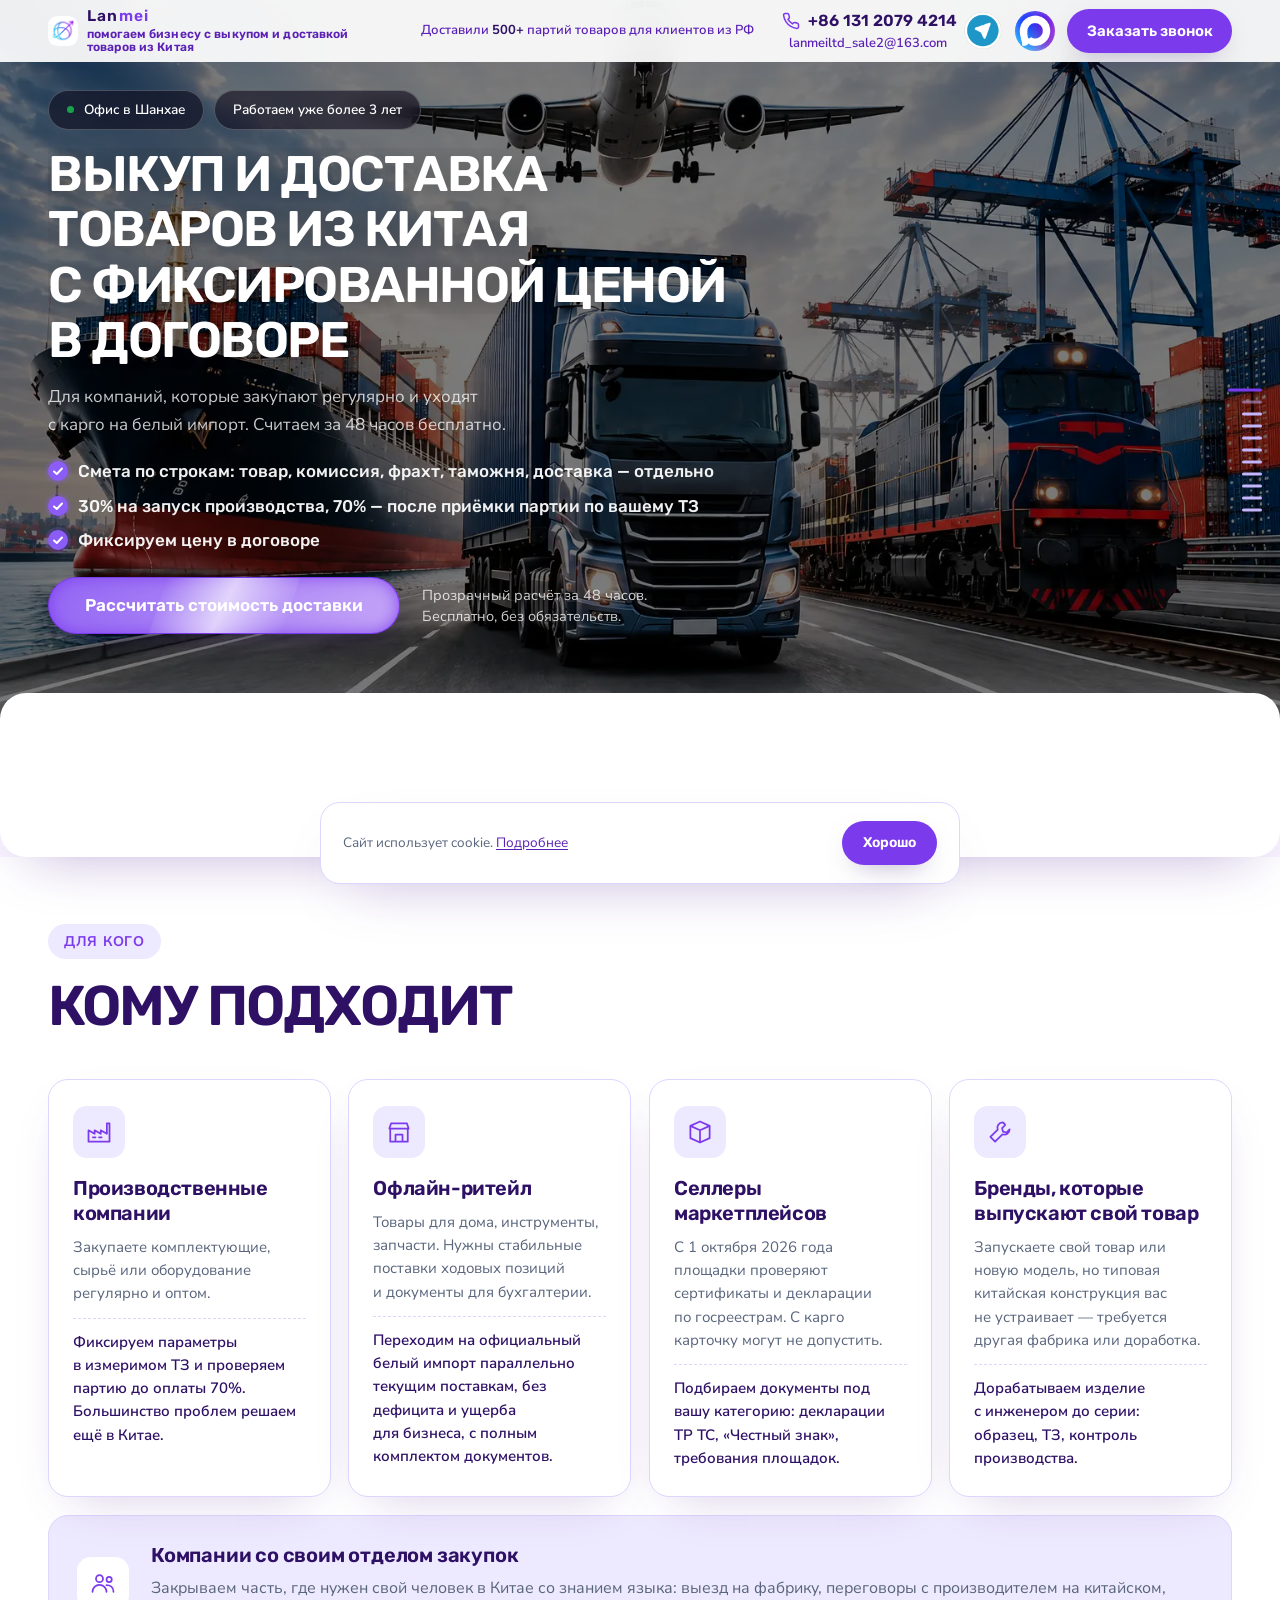
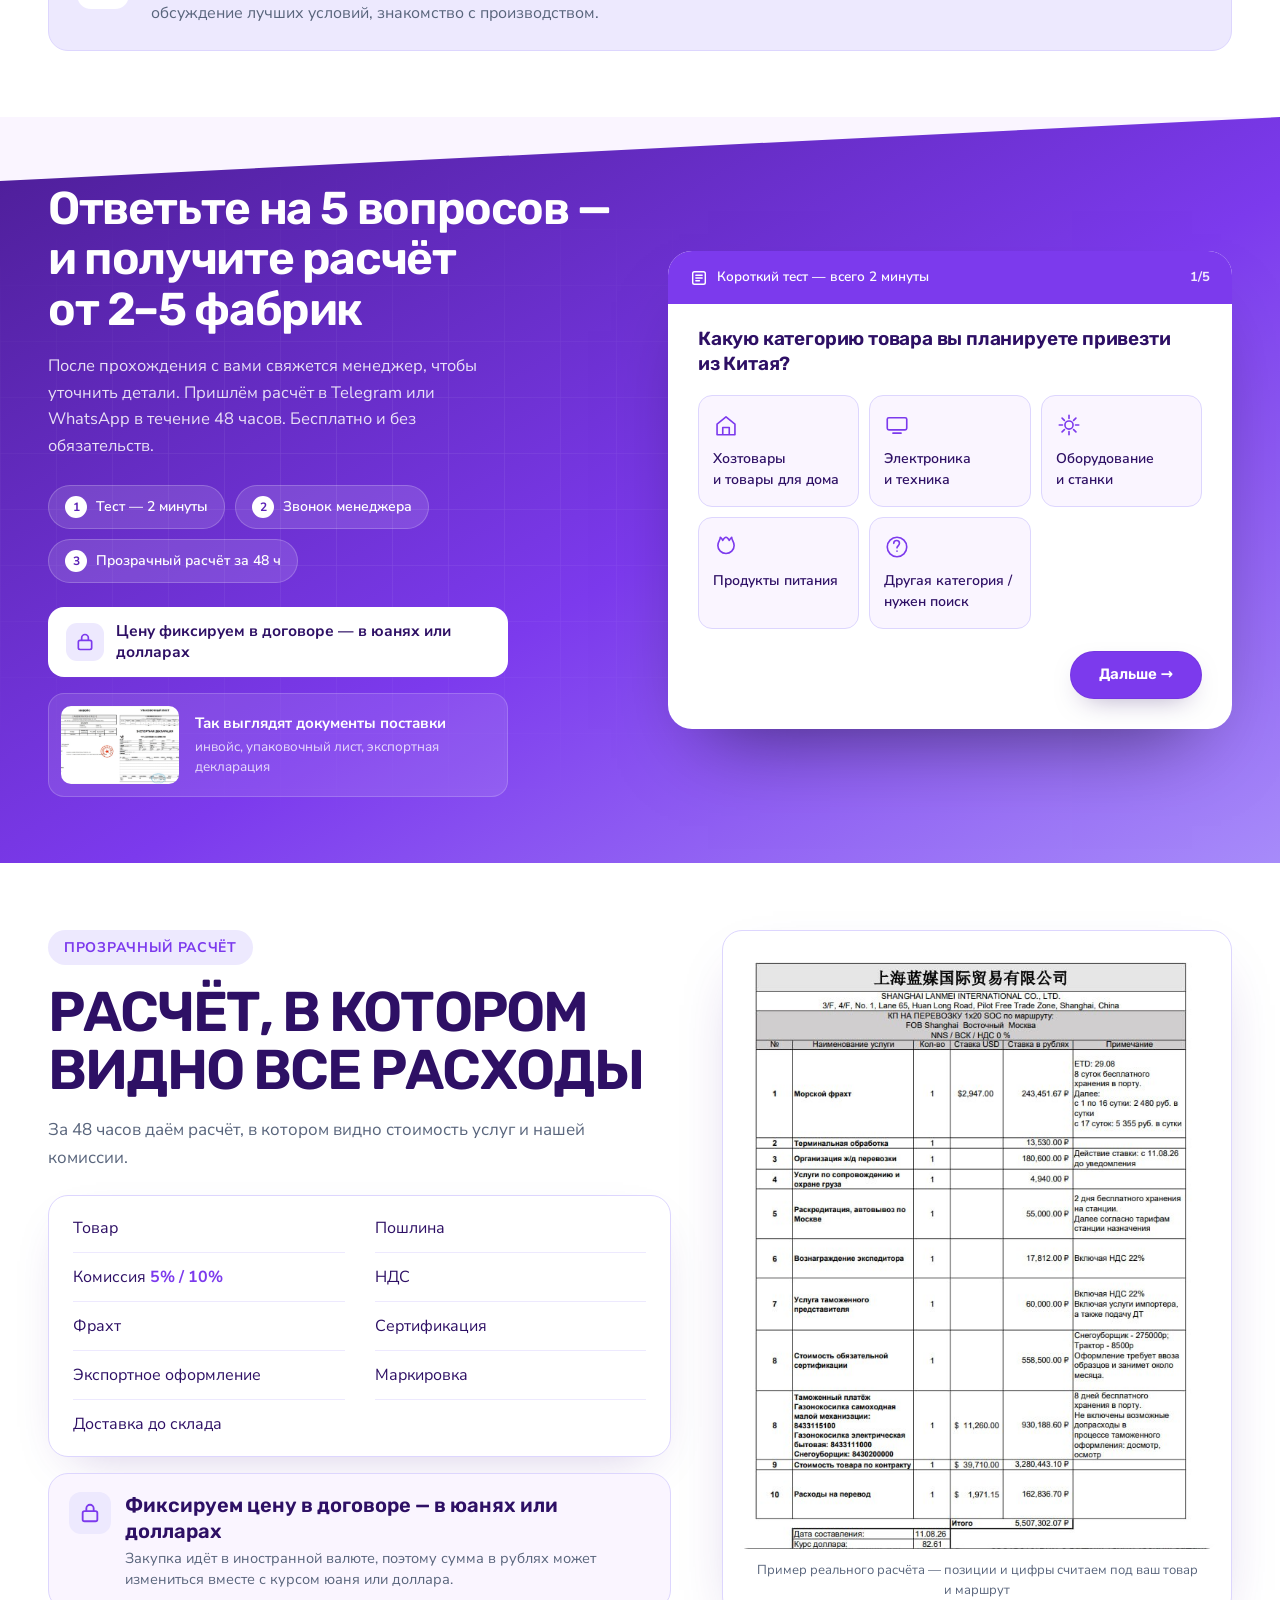
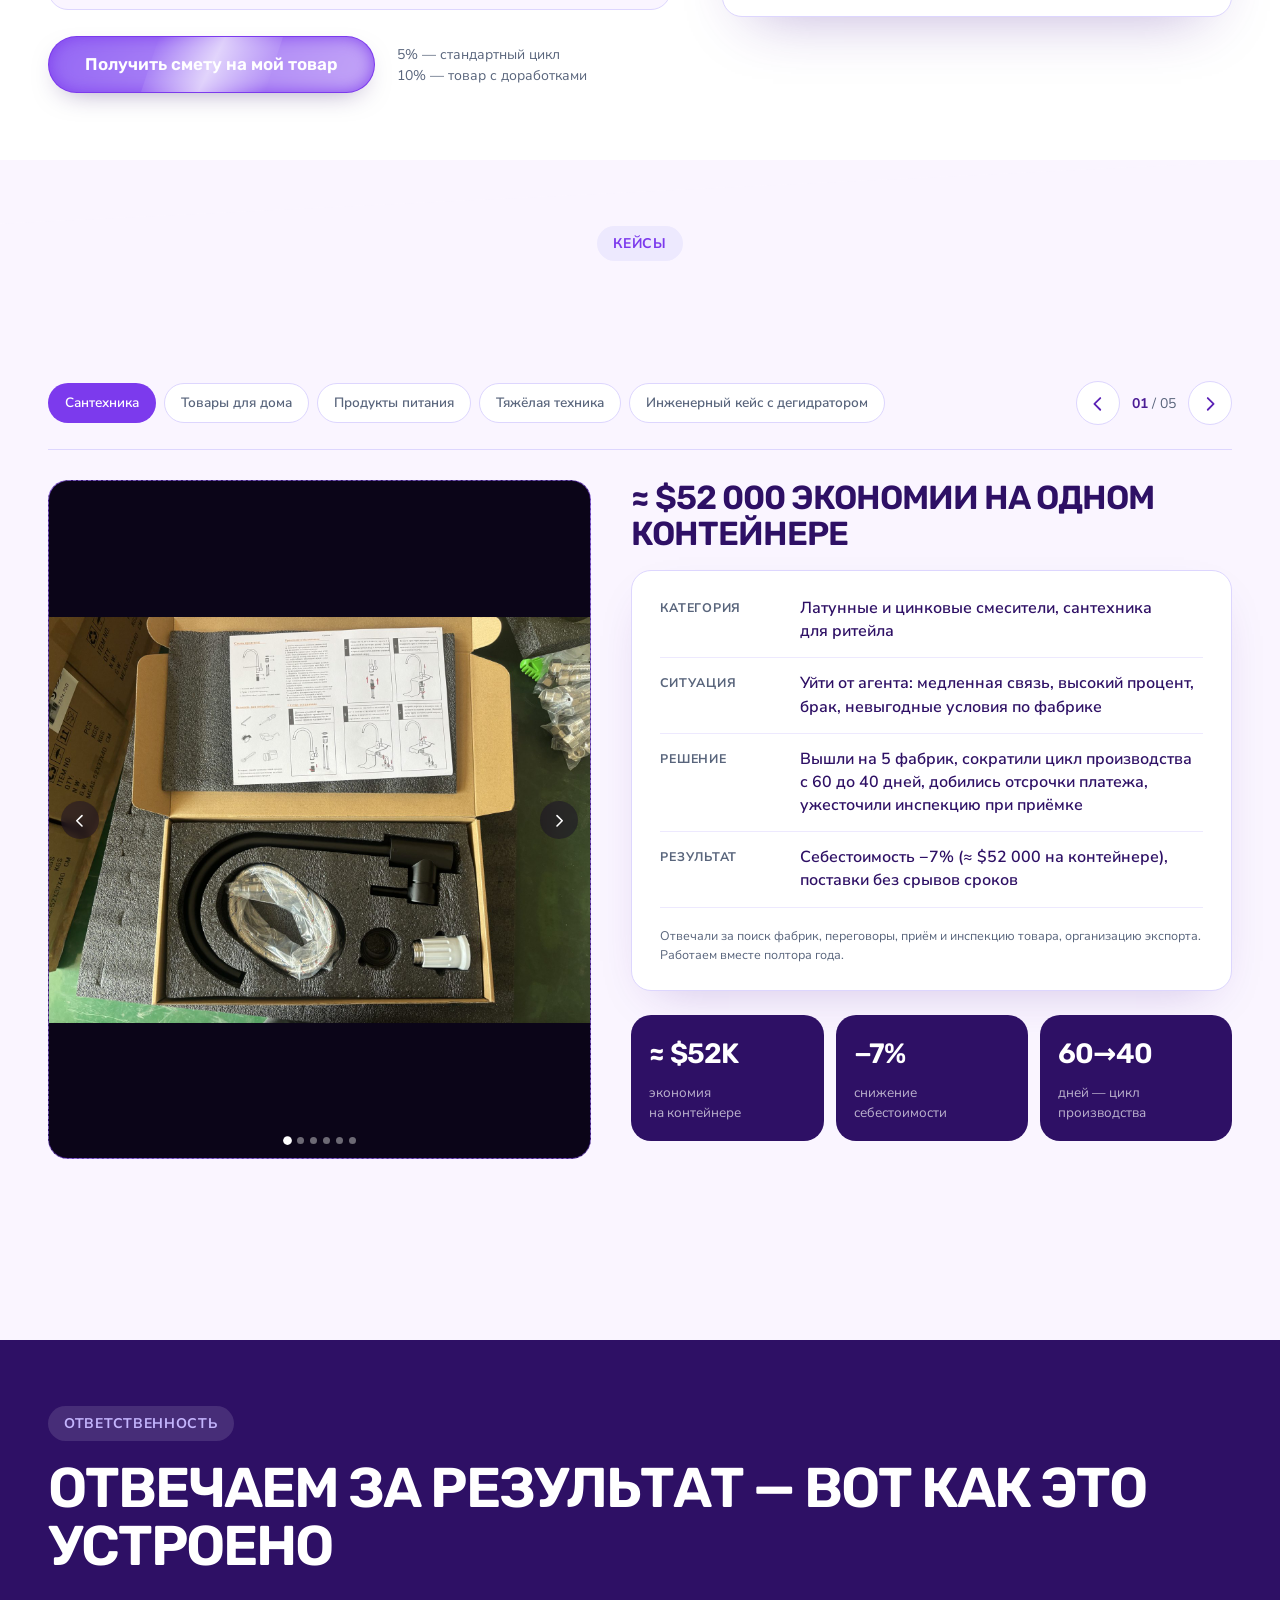
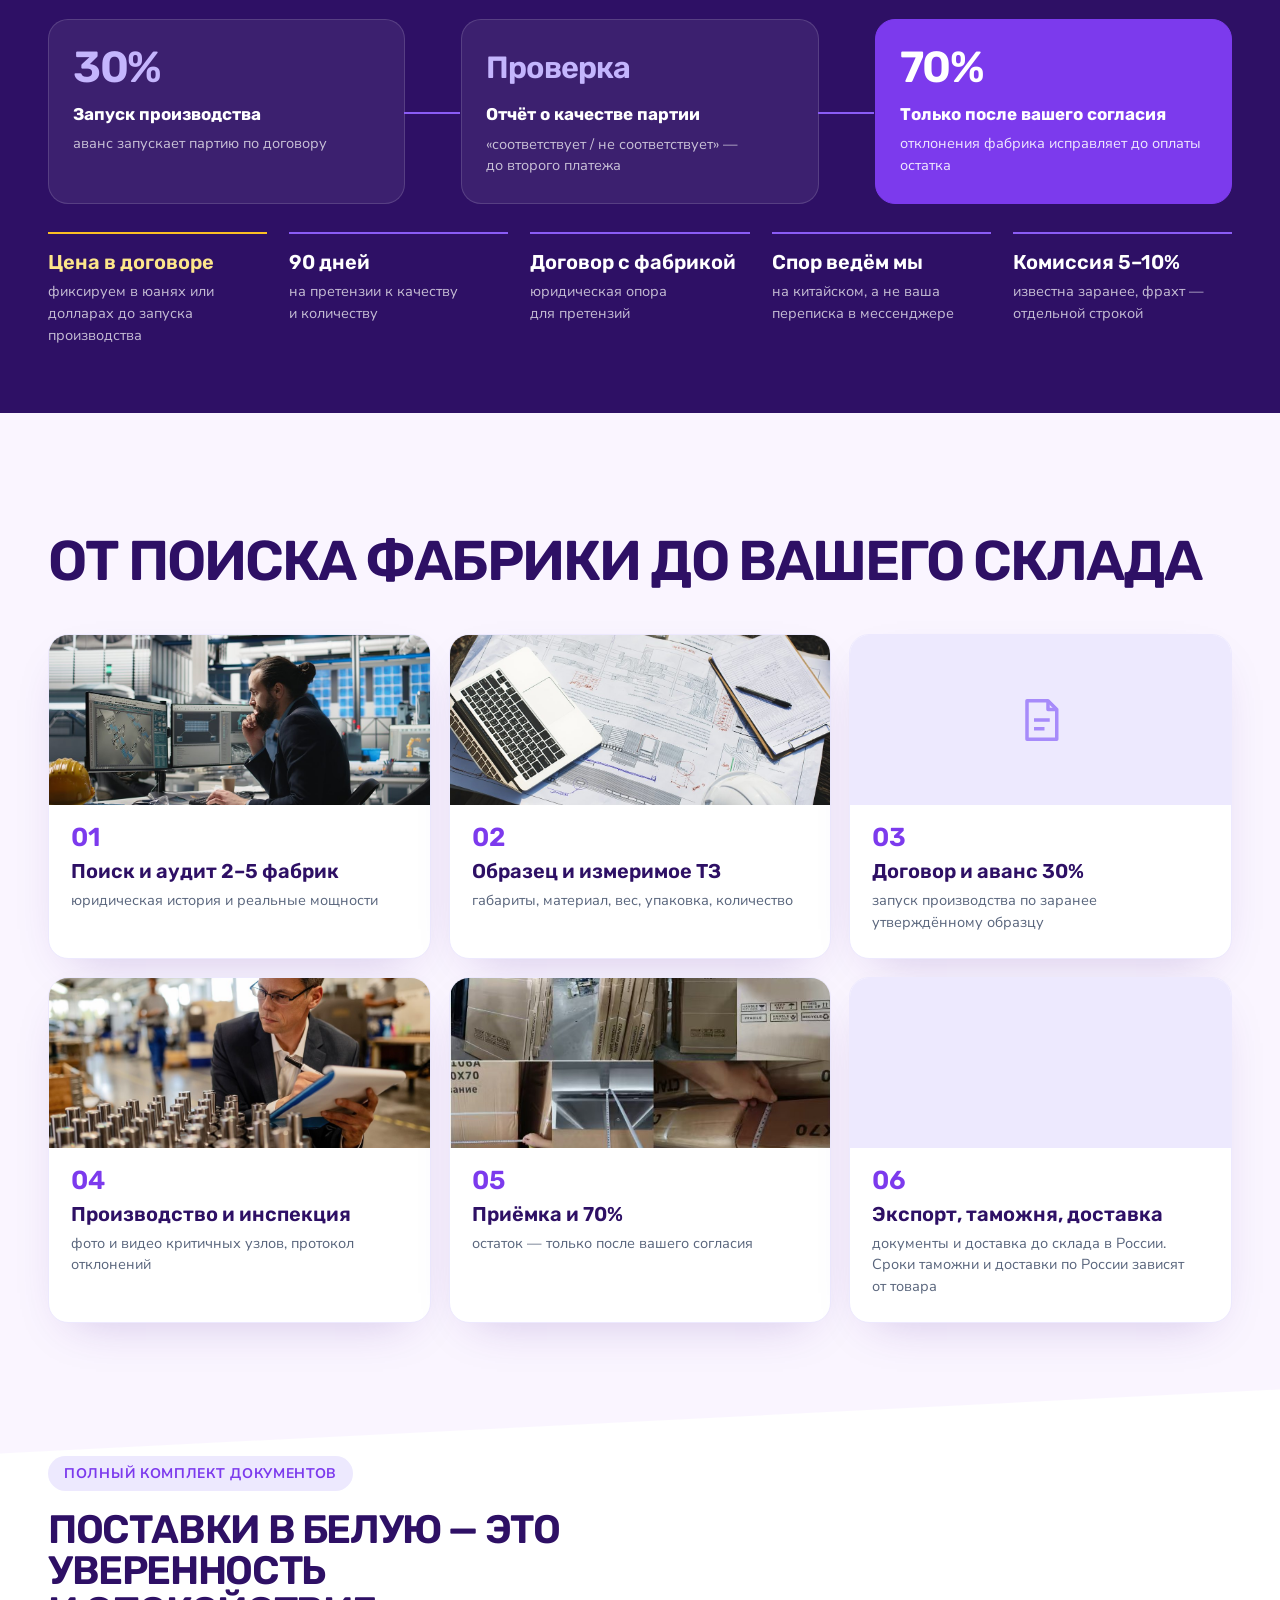
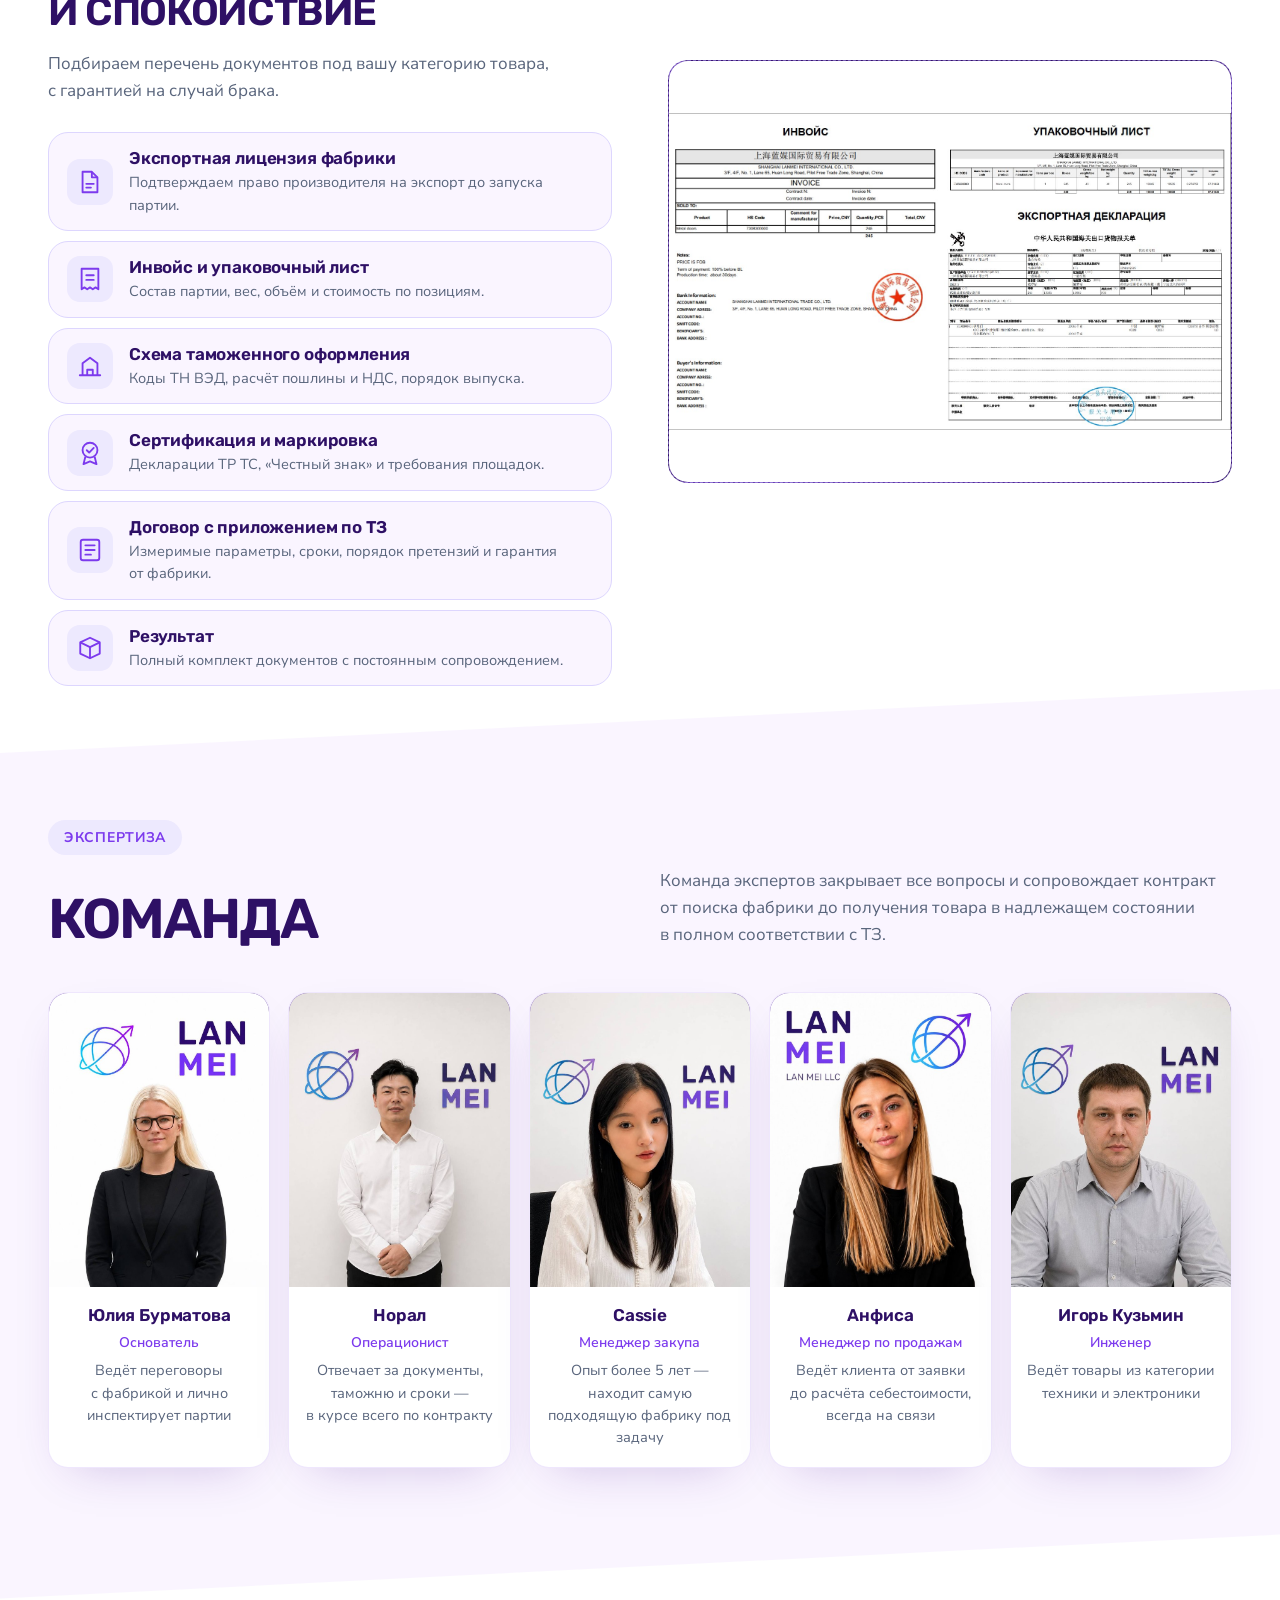
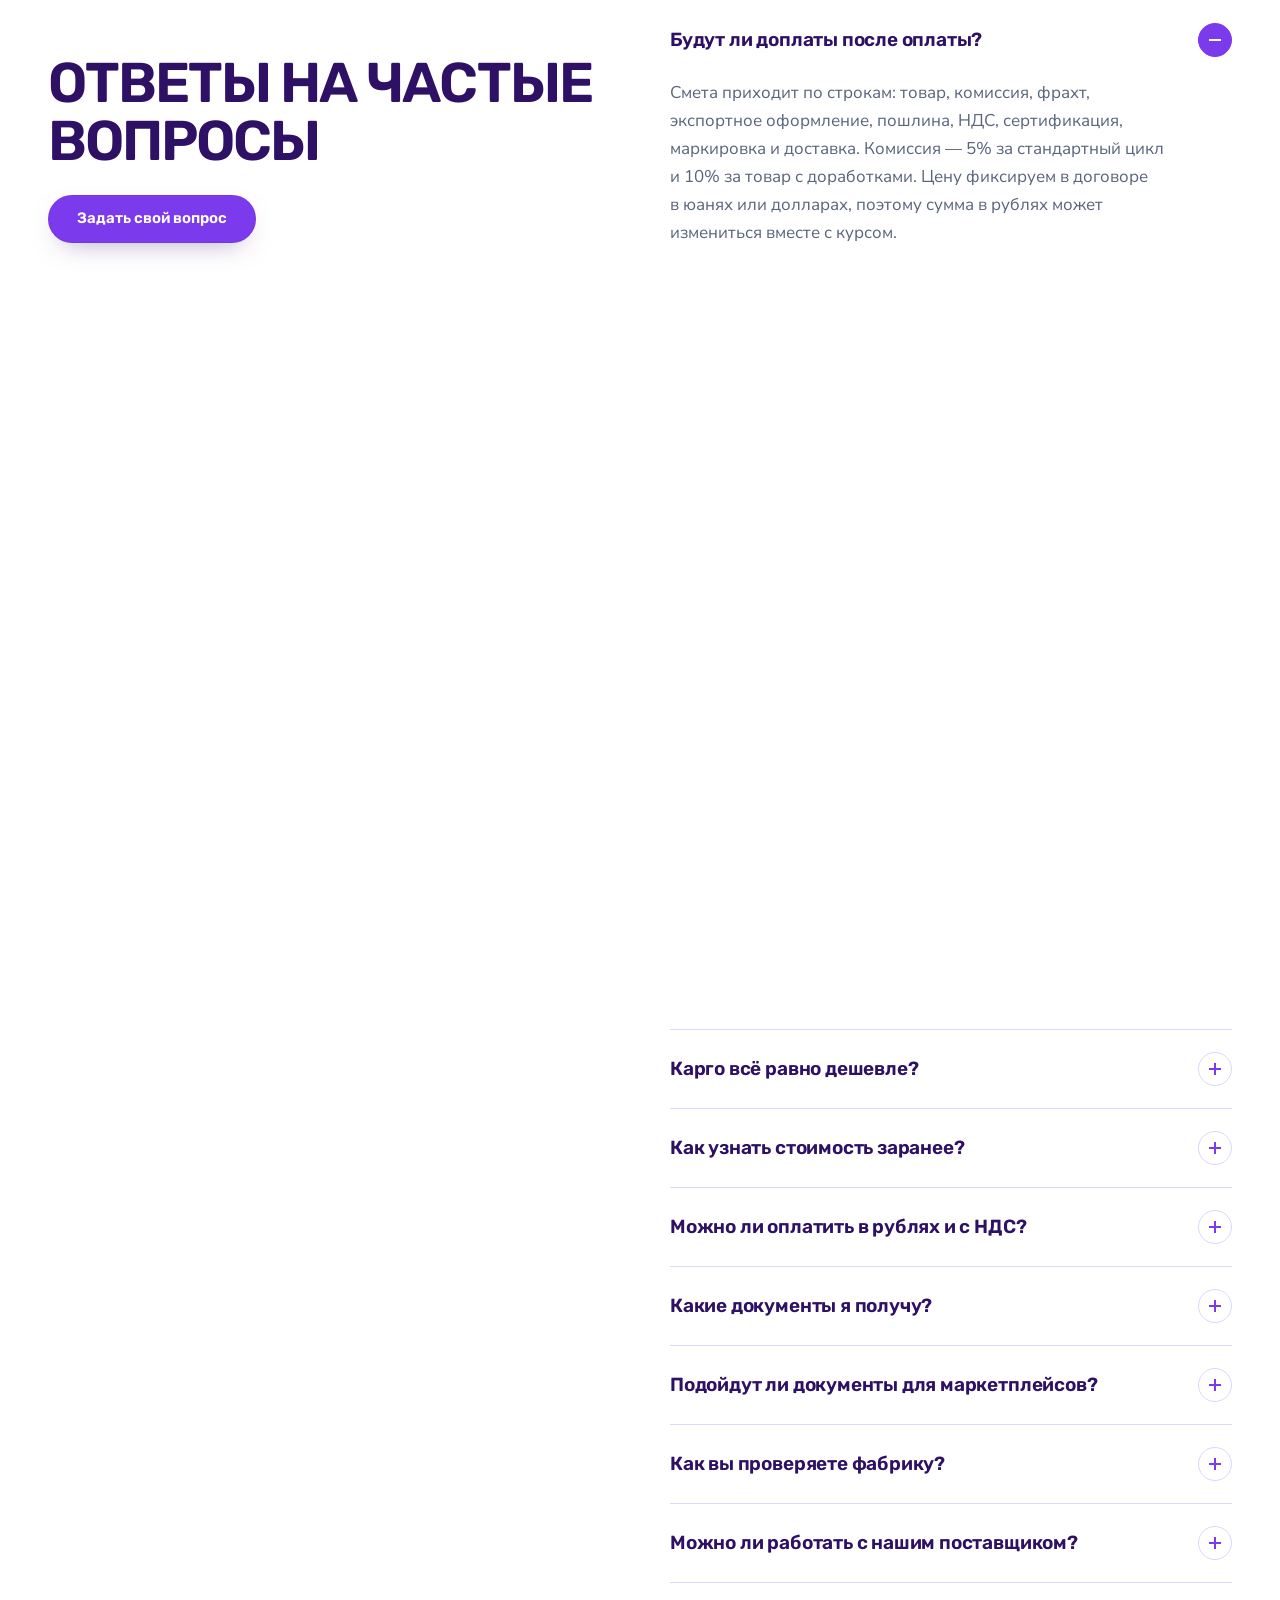
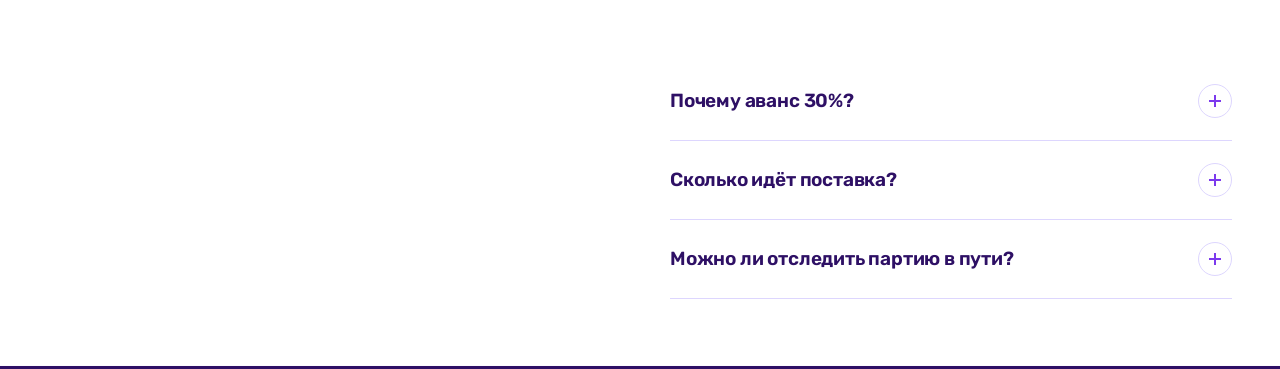
==== new/index.html @ d0b9831f "Превью новой версии главной на /new/ (noindex, без счётчиков, формы отключены) Новая структура: кому" ====
<!DOCTYPE html>
<html lang="ru">
<head>
<meta name="robots" content="noindex, nofollow">
<link rel="canonical" href="https://lanmei.ru/">
<meta charset="UTF-8">
<meta name="viewport" content="width=device-width, initial-scale=1">
<title>Lanmei — выкуп и доставка из Китая в РФ «под ключ»</title>
<meta name="description" content="Оператор белых поставок из Китая для компаний и селлеров маркетплейсов. Проверка фабрики из Шанхая, контроль партии по ТЗ, документы, таможня и доставка до склада. Расчёт себестоимости за 48 часов.">
<link rel="canonical" href="https://lanmei.ru/">
<meta property="og:type" content="website">
<meta property="og:locale" content="ru_RU">
<meta property="og:url" content="https://lanmei.ru/">
<meta property="og:title" content="Lanmei — выкуп и доставка из Китая в РФ «под ключ»">
<meta property="og:description" content="Оператор белых поставок из Китая для компаний и селлеров маркетплейсов. Проверка фабрики из Шанхая, контроль партии по ТЗ, документы, таможня и доставка до склада. Расчёт себестоимости за 48 часов.">
<meta property="og:image" content="https://lanmei.ru/photos/glavnaya.jpg">
<meta name="twitter:card" content="summary_large_image">
<meta name="twitter:title" content="Lanmei — выкуп и доставка из Китая в РФ «под ключ»">
<meta name="twitter:description" content="Оператор белых поставок из Китая для компаний и селлеров маркетплейсов. Проверка фабрики из Шанхая, контроль партии по ТЗ, документы, таможня и доставка до склада.">
<meta name="twitter:image" content="https://lanmei.ru/photos/glavnaya.jpg">
<link rel="preconnect" href="https://fonts.googleapis.com">
<link rel="preconnect" href="https://fonts.gstatic.com" crossorigin>
<!-- шрифты не блокируют отрисовку страницы: грузятся асинхронно, применяются как только готовы -->
<link rel="preload" as="style" href="https://fonts.googleapis.com/css2?family=Nunito+Sans:wght@300;400;500;600;700&family=Rubik:wght@400;500;600;700&display=swap">
<link href="https://fonts.googleapis.com/css2?family=Nunito+Sans:wght@300;400;500;600;700&family=Rubik:wght@400;500;600;700&display=swap" rel="stylesheet" media="print" onload="this.media='all'">
<noscript><link href="https://fonts.googleapis.com/css2?family=Nunito+Sans:wght@300;400;500;600;700&family=Rubik:wght@400;500;600;700&display=swap" rel="stylesheet"></noscript>
<link rel="stylesheet" href="../css/style.css?v=57">
<link rel="stylesheet" href="css/redesign.css?v=1">
<link rel="icon" href="../favicon.ico" sizes="any">
<link rel="icon" type="image/png" sizes="32x32" href="../favicon-32.png">
<link rel="icon" type="image/png" sizes="192x192" href="../favicon-192.png">
<link rel="apple-touch-icon" sizes="180x180" href="../apple-touch-icon.png">
</head>
<body>

<a href="#hero" class="skip-link">Перейти к содержимому</a>

<!-- ══════════ ХЕДЕР ══════════ -->
<header class="header" id="header">
  <div class="container header__inner">
    <a href="#hero" class="logo" data-scroll-to="#hero" aria-label="Lanmei — на главную">
      <img class="logo__mark" src="../photos/logo.jpg" alt="" width="38" height="38">
      <span class="logo__text"><span class="logo__name">Lan<b>mei</b></span><i>помогаем бизнесу с выкупом и доставкой товаров из Китая</i></span>
    </a>

    <p class="header__stat">Доставили <b>500+</b> партий товаров для клиентов из РФ</p>

    <div class="header__actions">
      <div class="header__contacts">
        <a href="tel:+8613120794214" class="header__phone"><svg viewBox="0 0 24 24" fill="none" aria-hidden="true"><path d="M22 16.9v3a2 2 0 0 1-2.2 2 19.8 19.8 0 0 1-8.6-3.1 19.5 19.5 0 0 1-6-6A19.8 19.8 0 0 1 2.1 4.2 2 2 0 0 1 4.1 2h3a2 2 0 0 1 2 1.7c.1.9.4 1.8.7 2.7a2 2 0 0 1-.5 2.1L8 9.8a16 16 0 0 0 6 6l1.3-1.3a2 2 0 0 1 2.1-.4c.9.3 1.8.6 2.7.7a2 2 0 0 1 1.7 2Z" stroke="currentColor" stroke-width="2"/></svg><span>+86 131 2079 4214</span></a>
        <a href="mailto:lanmeiltd_sale2@163.com" class="header__mail">lanmeiltd_sale2@163.com</a>
      </div>
      <a href="https://t.me/lanmei_logistics" target="_blank" rel="noopener" class="header__social" aria-label="Telegram">
        <img src="../photos/icons/telegram.png" alt="" width="32" height="32" loading="lazy" decoding="async">
      </a>
      <a href="https://max.ru/join/C9bF0L3UndVVCUR9lrVMY46AHpph49SPHMWvERbajyk" target="_blank" rel="noopener" class="header__social" aria-label="MAX">
        <img src="../photos/icons/max.png" alt="" width="32" height="32" loading="lazy" decoding="async">
      </a>
      <button type="button" class="btn btn--primary btn--sm" id="openCallback">Заказать звонок</button>
    </div>
  </div>
</header>

<!-- ══════════ 01. ПЕРВЫЙ ЭКРАН ══════════ -->
<section class="hero" id="hero">
  <div class="hero__bg" aria-hidden="true">
    <picture>
      <source type="image/webp"
              srcset="../photos/glavnaya-768.webp 768w, ../photos/glavnaya-1152.webp 1152w, ../photos/glavnaya.webp 1536w"
              sizes="100vw">
      <img src="../photos/glavnaya.jpg"
           srcset="../photos/glavnaya-768.jpg 768w, ../photos/glavnaya-1152.jpg 1152w, ../photos/glavnaya.jpg 1536w"
           sizes="100vw"
           alt=""
           width="1536" height="1024" fetchpriority="high" decoding="async">
    </picture>
    <span class="hero__scrim"></span>
  </div>

  <div class="container hero__inner">
    <div class="hero__content">
      <div class="hero__badges">
        <div class="hero__badge reveal"><i class="dot"></i> Офис в Шанхае</div>
        <div class="hero__badge reveal" data-delay="40">Работаем уже более 3 лет</div>
      </div>

      <h1 class="hero__title">
        <span class="line"><span>Выкуп и доставка</span></span>
        <span class="line"><span>товаров из Китая</span></span>
        <span class="line"><span>с фиксированной ценой</span></span>
        <span class="line"><span>в договоре</span></span>
      </h1>

      <p class="hero__sub reveal" data-delay="120">Для компаний, которые закупают регулярно и уходят с карго на белый импорт. Считаем за 48 часов бесплатно.</p>

      <ul class="hero__points reveal" data-delay="180">
        <li>Смета по строкам: товар, комиссия, фрахт, таможня, доставка — отдельно</li>
        <li>30% на запуск производства, 70% — после приёмки партии по вашему ТЗ</li>
        <li>Фиксируем цену в договоре</li>
      </ul>

      <div class="hero__cta reveal" data-delay="260">
        <a href="#brief" class="btn btn--primary btn--lg btn--glow magnetic" data-scroll-to="#brief">Рассчитать стоимость доставки</a>
        <p class="hero__note">Прозрачный расчёт за 48 часов.<br>Бесплатно, без обязательств.</p>
      </div>

    </div>
  </div>
</section>

<!-- ══════════ 02. ОПОРНЫЕ ЦИФРЫ ══════════ -->
<section class="facts" id="facts">
  <div class="container facts__grid">
    <div class="fact reveal">
      <div class="fact__num"><span class="count" data-to="50">0</span>+</div>
      <div class="fact__label" data-cms-id="facts.card1.label">постоянных клиентов</div>
    </div>
    <div class="fact reveal">
      <div class="fact__num"><span class="count" data-to="500">0</span>+</div>
      <div class="fact__label" data-cms-id="facts.card2.label">поставок в РФ</div>
    </div>
    <div class="fact reveal">
      <div class="fact__num" data-cms-id="facts.card3.num">Экспортная лицензия</div>
      <div class="fact__label" data-cms-id="facts.card3.label">официальный экспорт из Китая</div>
    </div>
    <div class="fact reveal">
      <div class="fact__num"><span class="count" data-to="95">0</span>%</div>
      <div class="fact__label" data-cms-id="facts.card4.label">клиентов становятся постоянными</div>
    </div>
  </div>

</section>

<!-- ══════════ 02. КОМУ ПОДХОДИТ ══════════ -->
<section class="segments section" id="segments">
  <div class="container">
    <div class="section__head section__head--left section__head--full">
      <span class="tag reveal">Для кого</span>
      <h2 class="section__title reveal" data-delay="60">Кому подходит</h2>
    </div>

    <div class="seg__grid">
      <a href="#brief" class="seg reveal" data-scroll-to="#brief">
        <span class="seg__ico"><svg viewBox="0 0 32 32" fill="none" aria-hidden="true"><path d="M4 27V14l7 4v-4l7 4v-4l7 4V6h3v21H4Z" stroke="currentColor" stroke-width="2" stroke-linejoin="round"/><path d="M9 22h3M16 22h3" stroke="currentColor" stroke-width="2" stroke-linecap="round"/></svg></span>
        <h3>Производственные компании</h3>
        <p class="seg__who">Закупаете комплектующие, сырьё или оборудование регулярно и оптом.</p>
        <p class="seg__how">Фиксируем параметры в измеримом ТЗ и проверяем партию до оплаты 70%. Большинство проблем решаем ещё в Китае.</p>
      </a>
      <a href="#brief" class="seg reveal" data-scroll-to="#brief">
        <span class="seg__ico"><svg viewBox="0 0 32 32" fill="none" aria-hidden="true"><path d="M5 12h22l-2-6H7l-2 6Z" stroke="currentColor" stroke-width="2" stroke-linejoin="round"/><path d="M6 12v15h20V12M12 27v-8h8v8" stroke="currentColor" stroke-width="2" stroke-linejoin="round"/></svg></span>
        <h3>Офлайн-ритейл</h3>
        <p class="seg__who">Товары для дома, инструменты, запчасти. Нужны стабильные поставки ходовых позиций и документы для бухгалтерии.</p>
        <p class="seg__how">Переходим на официальный белый импорт параллельно текущим поставкам, без дефицита и ущерба для бизнеса, с полным комплектом документов.</p>
      </a>
      <a href="#brief" class="seg reveal" data-scroll-to="#brief">
        <span class="seg__ico"><svg viewBox="0 0 32 32" fill="none" aria-hidden="true"><path d="M16 4 5 9v14l11 5 11-5V9L16 4Z" stroke="currentColor" stroke-width="2" stroke-linejoin="round"/><path d="M5 9l11 5m0 0 11-5M16 14v14" stroke="currentColor" stroke-width="2" stroke-linejoin="round"/></svg></span>
        <h3>Селлеры маркетплейсов</h3>
        <p class="seg__who">С 1 октября 2026 года площадки проверяют сертификаты и декларации по госреестрам. С карго карточку могут не допустить.</p>
        <p class="seg__how">Подбираем документы под вашу категорию: декларации ТР ТС, «Честный знак», требования площадок.</p>
      </a>
      <a href="#brief" class="seg reveal" data-scroll-to="#brief">
        <span class="seg__ico"><svg viewBox="0 0 32 32" fill="none" aria-hidden="true"><path d="M19 5a6 6 0 0 0-5.6 8.2L5 21.6 10.4 27l8.4-8.4A6 6 0 0 0 27 13l-3.6 3.6-4-1-1-4L22 8a6 6 0 0 0-3-3Z" stroke="currentColor" stroke-width="2" stroke-linejoin="round"/></svg></span>
        <h3>Бренды, которые выпускают свой товар</h3>
        <p class="seg__who">Запускаете свой товар или новую модель, но типовая китайская конструкция вас не устраивает — требуется другая фабрика или доработка.</p>
        <p class="seg__how">Дорабатываем изделие с инженером до серии: образец, ТЗ, контроль производства.</p>
      </a>
    </div>

    <div class="seg__wide reveal">
      <span class="seg__ico"><svg viewBox="0 0 32 32" fill="none" aria-hidden="true"><circle cx="12" cy="11" r="4" stroke="currentColor" stroke-width="2"/><circle cx="23" cy="12" r="3" stroke="currentColor" stroke-width="2"/><path d="M4 26c0-4.4 3.6-8 8-8s8 3.6 8 8M20 18.5c4 0 8 2.4 8 7.5" stroke="currentColor" stroke-width="2" stroke-linecap="round"/></svg></span>
      <div>
        <h3>Компании со своим отделом закупок</h3>
        <p>Закрываем часть, где нужен свой человек в Китае со знанием языка: выезд на фабрику, переговоры с производителем на китайском, обсуждение лучших условий, знакомство с производством.</p>
      </div>
    </div>
  </div>
</section>

<!-- ══════════ 03. КВИЗ ══════════ -->
<section class="brief section chamfer-t" id="brief">
  <div class="container brief__inner">
    <div class="brief__text">
      <h2 class="brief__title reveal">Ответьте на 5 вопросов — и получите расчёт от 2⁠–⁠5 фабрик</h2>
      <p class="reveal" data-delay="80">После прохождения с вами свяжется менеджер, чтобы уточнить детали. Пришлём расчёт в Telegram или WhatsApp в течение 48 часов. Бесплатно и без обязательств.</p>
      <div class="brief__steps reveal" data-delay="160">
        <div><b>1</b> Тест — 2 минуты</div>
        <div><b>2</b> Звонок менеджера</div>
        <div><b>3</b> Прозрачный расчёт за 48 ч</div>
      </div>
      <div class="brief__lock reveal" data-delay="200">
        <span class="brief__lock-ico"><svg viewBox="0 0 24 24" fill="none" aria-hidden="true"><rect x="4" y="10" width="16" height="11" rx="2" stroke="currentColor" stroke-width="2"/><path d="M8 10V7a4 4 0 0 1 8 0v3" stroke="currentColor" stroke-width="2"/></svg></span>
        Цену фиксируем в договоре — в юанях или долларах
      </div>
      <figure class="brief__docs reveal" data-delay="240">
        <img src="../photos/docs.jpg" alt="Документы поставки: инвойс, упаковочный лист, экспортная декларация" loading="lazy" decoding="async">
        <figcaption><b>Так выглядят документы поставки</b>инвойс, упаковочный лист, экспортная декларация</figcaption>
      </figure>
    </div>

    <form class="briefform quiz reveal" data-delay="120" id="leadForm" novalidate>

      <div class="quiz__bar">
        <span class="quiz__bar-label">
          <svg viewBox="0 0 20 20" fill="none" aria-hidden="true"><rect x="3" y="3" width="14" height="14" rx="2" stroke="currentColor" stroke-width="1.6"/><path d="M6.5 7h7M6.5 10h7M6.5 13h4" stroke="currentColor" stroke-width="1.6" stroke-linecap="round"/></svg>
          Короткий тест — всего 2 минуты
        </span>
        <span class="quiz__bar-step"><span id="quizStepNum">1</span>/5</span>
      </div>

      <div class="quiz__body">

        <div class="quizstep is-active" data-step="1">
          <h3 class="quiz__q">Какую категорию товара вы планируете привезти из Китая?</h3>
          <div class="quiz__tiles" data-field="sku" data-required="true">
            <button type="button" class="quiz__tile" data-value="Хозтовары и товары для дома">
              <svg viewBox="0 0 32 32" fill="none" aria-hidden="true"><path d="M5 15 16 6l11 9v13H5V15Z" stroke="currentColor" stroke-width="2" stroke-linejoin="round"/><path d="M12 28v-9h8v9" stroke="currentColor" stroke-width="2" stroke-linejoin="round"/></svg>
              <span>Хозтовары и товары для дома</span>
            </button>
            <button type="button" class="quiz__tile" data-value="Электроника и техника">
              <svg viewBox="0 0 32 32" fill="none" aria-hidden="true"><rect x="4" y="7" width="24" height="15" rx="2" stroke="currentColor" stroke-width="2"/><path d="M11 26h10" stroke="currentColor" stroke-width="2" stroke-linecap="round"/></svg>
              <span>Электроника и техника</span>
            </button>
            <button type="button" class="quiz__tile" data-value="Оборудование и станки">
              <svg viewBox="0 0 32 32" fill="none" aria-hidden="true"><circle cx="16" cy="16" r="5" stroke="currentColor" stroke-width="2"/><path d="M16 4v4M16 24v4M4 16h4M24 16h4M7.5 7.5l2.8 2.8M21.7 21.7l2.8 2.8M7.5 24.5l2.8-2.8M21.7 10.3l2.8-2.8" stroke="currentColor" stroke-width="2" stroke-linecap="round"/></svg>
              <span>Оборудование и станки</span>
            </button>
            <button type="button" class="quiz__tile" data-value="Продукты питания">
              <svg viewBox="0 0 32 32" fill="none" aria-hidden="true"><path d="M9 4c0 4-3 5-3 10a10 10 0 0 0 20 0c0-5-3-6-3-10-2 2-3 4-3 4s-2-4-4-4-4 4-4 4-2-4-3-4Z" stroke="currentColor" stroke-width="2" stroke-linejoin="round"/></svg>
              <span>Продукты питания</span>
            </button>
            <button type="button" class="quiz__tile" data-value="Другая категория">
              <svg viewBox="0 0 32 32" fill="none" aria-hidden="true"><circle cx="16" cy="16" r="12" stroke="currentColor" stroke-width="2"/><path d="M16 21v.1M16 17c0-2.5 3-2.5 3-5.5 0-2-1.5-3.5-3.5-3.5S12 9.5 12 11.5" stroke="currentColor" stroke-width="2" stroke-linecap="round"/></svg>
              <span>Другая категория / нужен поиск</span>
            </button>
          </div>
          <span class="field__err quiz__err" data-err-for="1">Выберите категорию товара</span>
        </div>

        <div class="quizstep" data-step="2">
          <h3 class="quiz__q">Есть ссылка на товар, который хотите привезти?</h3>
          <div class="field">
            <input type="text" id="link" placeholder=" " inputmode="url">
            <label for="link">Ссылка на товар (1688, Alibaba, Wildberries и т.д.)</label>
          </div>
          <p class="quiz__hint">Нет под рукой — не страшно, можно пропустить и описать на созвоне.</p>
        </div>

        <div class="quizstep" data-step="3">
          <h3 class="quiz__q">Какой ориентировочный бюджет вы закладываете на закупку партии?</h3>
          <div class="quiz__tiles quiz__tiles--list" data-field="budget" data-required="true">
            <button type="button" class="quiz__tile quiz__tile--sm" data-value="до $3 000"><span>до $3 000</span></button>
            <button type="button" class="quiz__tile quiz__tile--sm" data-value="$3 000 – $10 000"><span>$3 000 – $10 000</span></button>
            <button type="button" class="quiz__tile quiz__tile--sm" data-value="$10 000 – $50 000"><span>$10 000 – $50 000</span></button>
            <button type="button" class="quiz__tile quiz__tile--sm" data-value="более $50 000"><span>более $50 000</span></button>
          </div>
          <span class="field__err quiz__err" data-err-for="3">Выберите вариант бюджета</span>
        </div>

        <div class="quizstep" data-step="4">
          <h3 class="quiz__q">Сколько товара планируете заказать?</h3>
          <p class="briefform__hint">Берём заказы от 300 кг или от 250 000 ₽</p>
          <div class="field">
            <input type="text" id="qty" placeholder=" " required aria-describedby="err-qty">
            <label for="qty">Количество в штуках или килограммах</label>
            <span class="field__err" id="err-qty">Укажите количество, например 500 шт или 300 кг</span>
          </div>
        </div>

        <div class="quizstep" data-step="5">
          <h3 class="quiz__q">В какой город доставить товар?</h3>
          <div class="field">
            <input type="text" id="city" placeholder=" " required aria-describedby="err-city">
            <label for="city">Город и склад доставки</label>
            <span class="field__err" id="err-city">Укажите город доставки</span>
          </div>
        </div>

        <div class="quizstep" data-step="6">
          <h3 class="quiz__q">Оставьте имя и телефон, чтобы получить коммерческое предложение</h3>
          <div class="field">
            <input type="text" id="name" placeholder=" " required autocomplete="name" aria-describedby="err-name">
            <label for="name">Ваше имя</label>
            <span class="field__err" id="err-name">Укажите, как к вам обращаться</span>
          </div>
          <div class="field">
            <input type="tel" id="phone" placeholder=" " required autocomplete="tel" aria-describedby="err-phone">
            <label for="phone">Телефон или Telegram</label>
            <span class="field__err" id="err-phone">Введите номер телефона или ник в Telegram</span>
          </div>
          <label class="quiz__consent">
            <input type="checkbox" id="consent" required>
            <span>Согласен(на) с <a href="../privacy/" target="_blank" rel="noopener">политикой обработки данных</a></span>
          </label>
          <span class="field__err quiz__err" id="err-consent">Нужно согласие на обработку данных</span>
        </div>

      </div>

      <!-- honeypot: невидимое обычным пользователям поле-ловушка для ботов.
           Не position:absolute с уводом за экран — это создавало горизонтальный
           скролл страницы. Схлопываем высоту/ширину в потоке документа. -->
      <div class="field" style="height:0;width:0;margin:0;padding:0;overflow:hidden;opacity:0;pointer-events:none" aria-hidden="true">
        <label for="website">Оставьте это поле пустым</label>
        <input type="text" id="website" name="website" tabindex="-1" autocomplete="off">
      </div>

      <div class="quiz__nav">
        <button type="button" class="quiz__back" id="quizBack" hidden>← Назад</button>
        <button type="button" class="btn btn--white magnetic" id="quizNext">Дальше →</button>
        <button type="submit" class="btn btn--white btn--glow magnetic" id="quizSubmit" hidden>Получить расчёт стоимости</button>
      </div>
      <div class="briefform__ok" id="leadOk">
        <b id="leadOkTitle">Бриф отправлен</b>
        <span id="leadOkText">В ближайшее время с вами свяжется наш менеджер.</span>
      </div>
    </form>
  </div>
</section>

<!-- ══════════ 04. СМЕТА ══════════ -->
<section class="estimate section" id="estimate">
  <div class="container">
    <div class="estimate__inner estimate__inner--v2">
      <div class="estimate__main">
        <div class="section__head section__head--left section__head--full">
          <span class="tag reveal">Прозрачный расчёт</span>
          <h2 class="section__title reveal" data-delay="60">Расчёт, в котором видно все расходы</h2>
          <p class="section__lead reveal" data-delay="120">За 48 часов даём расчёт, в котором видно стоимость услуг и нашей комиссии.</p>
        </div>

        <ul class="elines reveal">
          <li>Товар</li><li>Пошлина</li>
          <li>Комиссия <b>5% / 10%</b></li><li>НДС</li>
          <li>Фрахт</li><li>Сертификация</li>
          <li>Экспортное оформление</li><li>Маркировка</li>
          <li>Доставка до склада</li>
        </ul>

        <div class="lockcard reveal">
          <span class="lockcard__ico"><svg viewBox="0 0 24 24" fill="none" aria-hidden="true"><rect x="4" y="10" width="16" height="11" rx="2" stroke="currentColor" stroke-width="2"/><path d="M8 10V7a4 4 0 0 1 8 0v3" stroke="currentColor" stroke-width="2"/></svg></span>
          <div>
            <b>Фиксируем цену в договоре — в юанях или долларах</b>
            <p>Закупка идёт в иностранной валюте, поэтому сумма в рублях может измениться вместе с курсом юаня или доллара.</p>
          </div>
        </div>

        <div class="estimate__cta reveal">
          <a href="#brief" class="btn btn--primary btn--lg btn--glow magnetic" data-scroll-to="#brief">Получить смету на мой товар</a>
          <p>5% — стандартный цикл<br>10% — товар с доработками</p>
        </div>
      </div>

      <figure class="estimate__doc reveal">
        <img src="../photos/estimate-example.jpg" alt="Пример реального расчёта себестоимости поставки: фрахт, таможенные платежи, сертификация, доставка до склада" loading="lazy" decoding="async">
        <figcaption>Пример реального расчёта — позиции и цифры считаем под ваш товар и маршрут</figcaption>
      </figure>
    </div>
  </div>
</section>

<!-- ══════════ 05. КЕЙСЫ ══════════ -->
<section class="case section chamfer-t" id="case">
  <div class="container">
    <div class="section__head section__head--full">
      <span class="tag reveal">Кейсы</span>
      <h2 class="section__title reveal" data-delay="60">Примеры поставок</h2>
    </div>

    <div class="case__toolbar reveal" data-delay="180">
      <div class="case__tabs" role="tablist" aria-label="Выбор кейса">
        <button type="button" class="case__tab is-active" id="caseTab0" role="tab" aria-selected="true" aria-controls="caseSlide0" data-index="0">Сантехника</button>
        <button type="button" class="case__tab" id="caseTab1" role="tab" aria-selected="false" aria-controls="caseSlide1" tabindex="-1" data-index="1">Товары для дома</button>
        <button type="button" class="case__tab" id="caseTab2" role="tab" aria-selected="false" aria-controls="caseSlide2" tabindex="-1" data-index="2">Продукты питания</button>
        <button type="button" class="case__tab" id="caseTab3" role="tab" aria-selected="false" aria-controls="caseSlide3" tabindex="-1" data-index="3">Тяжёлая техника</button>
        <button type="button" class="case__tab" id="caseTab4" role="tab" aria-selected="false" aria-controls="caseSlide4" tabindex="-1" data-index="4">Инженерный кейс с дегидратором</button>
      </div>

      <div class="case__nav">
        <button type="button" class="case__arrow" id="casePrev" aria-label="Предыдущий кейс">
          <svg viewBox="0 0 20 20" fill="none" aria-hidden="true"><path d="M12.5 4.5 6 11l6.5 6.5" stroke="currentColor" stroke-width="2" stroke-linecap="round" stroke-linejoin="round"/></svg>
        </button>
        <span class="case__count"><b id="caseCurrent">01</b> / 05</span>
        <button type="button" class="case__arrow" id="caseNext" aria-label="Следующий кейс">
          <svg viewBox="0 0 20 20" fill="none" aria-hidden="true"><path d="m7.5 4.5 6.5 6.5-6.5 6.5" stroke="currentColor" stroke-width="2" stroke-linecap="round" stroke-linejoin="round"/></svg>
        </button>
      </div>
    </div>

    <div class="case__stage reveal" data-delay="220" id="caseStage">

      <!-- Кейс 1 — сантехника -->
      <article class="case__slide is-current" id="caseSlide0" data-index="0" role="tabpanel" aria-labelledby="caseTab0">
        <h3 class="case__headline">≈ $52 000 экономии на одном контейнере</h3>

        <figure class="ph ph--16 reveal case__shot" data-gallery data-case="santehnika" data-alt="Партия смесителей на складе после приёмки">
          <div class="gallery__slides">
            <div class="gallery__slide is-current">
              <div class="ph__inner">
                <svg class="ph__ico" viewBox="0 0 48 48" fill="none" aria-hidden="true">
                  <path d="M24 4 6 13v22l18 9 18-9V13L24 4Z" stroke="currentColor" stroke-width="2" stroke-linejoin="round"/>
                  <path d="M6 13l18 9m0 0 18-9m-18 9v22" stroke="currentColor" stroke-width="2" stroke-linejoin="round"/>
                </svg>
              </div>
            </div>
          </div>
          <button type="button" class="gallery__arrow gallery__arrow--prev" aria-label="Предыдущее фото" hidden>
            <svg viewBox="0 0 20 20" fill="none" aria-hidden="true"><path d="M12.5 4.5 6 11l6.5 6.5" stroke="currentColor" stroke-width="2" stroke-linecap="round" stroke-linejoin="round"/></svg>
          </button>
          <button type="button" class="gallery__arrow gallery__arrow--next" aria-label="Следующее фото" hidden>
            <svg viewBox="0 0 20 20" fill="none" aria-hidden="true"><path d="m7.5 4.5 6.5 6.5-6.5 6.5" stroke="currentColor" stroke-width="2" stroke-linecap="round" stroke-linejoin="round"/></svg>
          </button>
          <div class="gallery__dots" hidden></div>
        </figure>

        <div class="case__inner">
          <article class="case__main reveal">
            <div class="case__row"><span>Категория</span><b>Латунные и цинковые смесители, сантехника для ритейла</b></div>
            <div class="case__row"><span>Ситуация</span><b>Уйти от агента: медленная связь, высокий процент, брак, невыгодные условия по фабрике</b></div>
            <div class="case__row"><span>Решение</span><b>Вышли на 5 фабрик, сократили цикл производства с 60 до 40 дней, добились отсрочки платежа, ужесточили инспекцию при приёмке</b></div>
            <div class="case__row"><span>Результат</span><b>Себестоимость −7% (≈ $52 000 на контейнере), поставки без срывов сроков</b></div>
            <p class="case__note">Отвечали за поиск фабрик, переговоры, приём и инспекцию товара, организацию экспорта. Работаем вместе полтора года.</p>
          </article>

          <div class="case__nums">
            <div class="cnum reveal"><b>≈ $52K</b><span>экономия на контейнере</span></div>
            <div class="cnum reveal"><b>−7%</b><span>снижение себестоимости</span></div>
            <div class="cnum reveal"><b>60→40</b><span>дней — цикл производства</span></div>
          </div>
        </div>
      </article>

      <!-- Кейс 2 — товары для дома, Roomlogic -->
      <article class="case__slide" id="caseSlide1" data-index="1" role="tabpanel" aria-labelledby="caseTab1">
        <h3 class="case__headline">Топ-1 продаж и 27 артикулов в категории</h3>

        <figure class="ph ph--16 reveal case__shot" data-gallery data-case="roomlogic" data-alt="Сенсорные мусорные баки Roomlogic на складе">
          <div class="gallery__slides">
            <div class="gallery__slide is-current">
              <div class="ph__inner">
                <svg class="ph__ico" viewBox="0 0 48 48" fill="none" aria-hidden="true">
                  <path d="M24 4 6 13v22l18 9 18-9V13L24 4Z" stroke="currentColor" stroke-width="2" stroke-linejoin="round"/>
                  <path d="M6 13l18 9m0 0 18-9m-18 9v22" stroke="currentColor" stroke-width="2" stroke-linejoin="round"/>
                </svg>
              </div>
            </div>
          </div>
          <button type="button" class="gallery__arrow gallery__arrow--prev" aria-label="Предыдущее фото" hidden>
            <svg viewBox="0 0 20 20" fill="none" aria-hidden="true"><path d="M12.5 4.5 6 11l6.5 6.5" stroke="currentColor" stroke-width="2" stroke-linecap="round" stroke-linejoin="round"/></svg>
          </button>
          <button type="button" class="gallery__arrow gallery__arrow--next" aria-label="Следующее фото" hidden>
            <svg viewBox="0 0 20 20" fill="none" aria-hidden="true"><path d="m7.5 4.5 6.5 6.5-6.5 6.5" stroke="currentColor" stroke-width="2" stroke-linecap="round" stroke-linejoin="round"/></svg>
          </button>
          <div class="gallery__dots" hidden></div>
        </figure>

        <div class="case__inner">
          <article class="case__main reveal">
            <div class="case__row"><span>Категория</span><b>Товары для дома, бренд Roomlogic</b></div>
            <div class="case__row"><span>Ситуация</span><b>Уйти с карго на белый импорт, снизить цену новых SKU, расширить ассортимент</b></div>
            <div class="case__row"><span>Решение</span><b>Ввели сенсорные мусорные баки вместо обычных пластиковых вёдер, довели категорию до 27 артикулов, добились эксклюзивных условий фабрики</b></div>
            <div class="case__row"><span>Результат</span><b>Отсрочка 3 месяца с момента погрузки, Топ-1 продаж по категории, полный переход на белый импорт</b></div>
            <p class="case__note">Инженер участвует в оптимизации характеристик товара, сопровождаем клиента в поездках на фабрики. Работаем вместе больше двух лет.</p>
          </article>

          <div class="case__nums">
            <div class="cnum reveal"><b>27</b><span>артикулов в категории</span></div>
            <div class="cnum reveal"><b>3 мес</b><span>отсрочка платежа</span></div>
            <div class="cnum reveal"><b>Топ-1</b><span>продаж по категории</span></div>
          </div>
        </div>
      </article>

      <!-- Кейс 3 — продукты питания -->
      <article class="case__slide" id="caseSlide2" data-index="2" role="tabpanel" aria-labelledby="caseTab2">
        <h3 class="case__headline">64 контейнера сухофруктов и орехов в год</h3>

        <figure class="ph ph--16 reveal case__shot" data-gallery data-case="suhofrukty" data-alt="Отгрузка сухофруктов и орехов на складе">
          <div class="gallery__slides">
            <div class="gallery__slide is-current">
              <div class="ph__inner">
                <svg class="ph__ico" viewBox="0 0 48 48" fill="none" aria-hidden="true">
                  <path d="M24 4 6 13v22l18 9 18-9V13L24 4Z" stroke="currentColor" stroke-width="2" stroke-linejoin="round"/>
                  <path d="M6 13l18 9m0 0 18-9m-18 9v22" stroke="currentColor" stroke-width="2" stroke-linejoin="round"/>
                </svg>
              </div>
            </div>
          </div>
          <button type="button" class="gallery__arrow gallery__arrow--prev" aria-label="Предыдущее фото" hidden>
            <svg viewBox="0 0 20 20" fill="none" aria-hidden="true"><path d="M12.5 4.5 6 11l6.5 6.5" stroke="currentColor" stroke-width="2" stroke-linecap="round" stroke-linejoin="round"/></svg>
          </button>
          <button type="button" class="gallery__arrow gallery__arrow--next" aria-label="Следующее фото" hidden>
            <svg viewBox="0 0 20 20" fill="none" aria-hidden="true"><path d="m7.5 4.5 6.5 6.5-6.5 6.5" stroke="currentColor" stroke-width="2" stroke-linecap="round" stroke-linejoin="round"/></svg>
          </button>
          <div class="gallery__dots" hidden></div>
        </figure>

        <div class="case__inner">
          <article class="case__main reveal">
            <div class="case__row"><span>Категория</span><b>Сухофрукты и орехи из Узбекистана, Турции и Ирана</b></div>
            <div class="case__row"><span>Ситуация</span><b>Ежегодный импорт продукции для собственного ритейла и участия в выставках</b></div>
            <div class="case__row"><span>Решение</span><b>10 лет в продуктовой сфере, отобрали поставщиков в трёх странах, выстроили стабильный цикл поставок</b></div>
            <div class="case__row"><span>Результат</span><b>64 контейнера в год, собственная розница, участие в отраслевых выставках</b></div>
            <p class="case__note">В перспективе — импорт рыбы в Китай.</p>
          </article>

          <div class="case__nums">
            <div class="cnum reveal"><b>64</b><span>контейнера в год</span></div>
            <div class="cnum reveal"><b>10 лет</b><span>опыта в продуктах</span></div>
            <div class="cnum reveal"><b>3</b><span>страны-поставщика</span></div>
          </div>
        </div>
      </article>

      <!-- Кейс 4 — тяжёлая техника -->
      <article class="case__slide" id="caseSlide3" data-index="3" role="tabpanel" aria-labelledby="caseTab3">
        <h3 class="case__headline">24 единицы техники в три страны</h3>

        <figure class="ph ph--16 reveal case__shot" data-gallery data-case="tehnika" data-alt="Погрузка сельскохозяйственной техники">
          <div class="gallery__slides">
            <div class="gallery__slide is-current">
              <div class="ph__inner">
                <svg class="ph__ico" viewBox="0 0 48 48" fill="none" aria-hidden="true">
                  <path d="M24 4 6 13v22l18 9 18-9V13L24 4Z" stroke="currentColor" stroke-width="2" stroke-linejoin="round"/>
                  <path d="M6 13l18 9m0 0 18-9m-18 9v22" stroke="currentColor" stroke-width="2" stroke-linejoin="round"/>
                </svg>
              </div>
            </div>
          </div>
          <button type="button" class="gallery__arrow gallery__arrow--prev" aria-label="Предыдущее фото" hidden>
            <svg viewBox="0 0 20 20" fill="none" aria-hidden="true"><path d="M12.5 4.5 6 11l6.5 6.5" stroke="currentColor" stroke-width="2" stroke-linecap="round" stroke-linejoin="round"/></svg>
          </button>
          <button type="button" class="gallery__arrow gallery__arrow--next" aria-label="Следующее фото" hidden>
            <svg viewBox="0 0 20 20" fill="none" aria-hidden="true"><path d="m7.5 4.5 6.5 6.5-6.5 6.5" stroke="currentColor" stroke-width="2" stroke-linecap="round" stroke-linejoin="round"/></svg>
          </button>
          <div class="gallery__dots" hidden></div>
        </figure>

        <div class="case__inner">
          <article class="case__main reveal">
            <div class="case__row"><span>Категория</span><b>Сельхозтехника для вспахивания</b></div>
            <div class="case__row"><span>Ситуация</span><b>Экспорт техники под личное пользование и для ритейла</b></div>
            <div class="case__row"><span>Решение</span><b>Организовали экспорт 24 единиц техники в Узбекистан, Турцию и Россию</b></div>
            <div class="case__row"><span>Результат</span><b>24 единицы техники доставлены в три страны без потерь</b></div>
            <p class="case__note">После отгрузки продолжаем сопровождать товар при браке или несоответствии.</p>
          </article>

          <div class="case__nums">
            <div class="cnum reveal"><b>24</b><span>единицы техники</span></div>
            <div class="cnum reveal"><b>3</b><span>страны экспорта</span></div>
            <div class="cnum reveal"><b>после отгрузки</b><span>сопровождаем при браке</span></div>
          </div>
        </div>
      </article>

      <!-- Кейс 5 — инженерный кейс с дегидратором -->
      <article class="case__slide" id="caseSlide4" data-index="4" role="tabpanel" aria-labelledby="caseTab4">
        <h3 class="case__headline">10 инженерных доработок за 1,5 месяца до серийного запуска</h3>

        <figure class="ph ph--16 reveal case__shot" data-gallery data-case="degidrator" data-alt="Дегидратор после инженерной доработки">
          <div class="gallery__slides">
            <div class="gallery__slide is-current">
              <div class="ph__inner">
                <svg class="ph__ico" viewBox="0 0 48 48" fill="none" aria-hidden="true">
                  <path d="M24 4 6 13v22l18 9 18-9V13L24 4Z" stroke="currentColor" stroke-width="2" stroke-linejoin="round"/>
                  <path d="M6 13l18 9m0 0 18-9m-18 9v22" stroke="currentColor" stroke-width="2" stroke-linejoin="round"/>
                </svg>
              </div>
            </div>
          </div>
          <button type="button" class="gallery__arrow gallery__arrow--prev" aria-label="Предыдущее фото" hidden>
            <svg viewBox="0 0 20 20" fill="none" aria-hidden="true"><path d="M12.5 4.5 6 11l6.5 6.5" stroke="currentColor" stroke-width="2" stroke-linecap="round" stroke-linejoin="round"/></svg>
          </button>
          <button type="button" class="gallery__arrow gallery__arrow--next" aria-label="Следующее фото" hidden>
            <svg viewBox="0 0 20 20" fill="none" aria-hidden="true"><path d="m7.5 4.5 6.5 6.5-6.5 6.5" stroke="currentColor" stroke-width="2" stroke-linecap="round" stroke-linejoin="round"/></svg>
          </button>
          <div class="gallery__dots" hidden></div>
        </figure>

        <div class="case__inner">
          <article class="case__main reveal">
            <div class="case__row"><span>Категория</span><b>Бытовые дегидраторы, 2 модели</b></div>
            <div class="case__row"><span>Ситуация</span><b>Довести китайский дегидратор с типовой «дешёвой» конструкцией до безопасного, коммерчески готового продукта перед запуском продаж</b></div>
            <div class="case__row"><span>Решение</span><b>Усилили ТЭН до 700 Вт, вынесли плату управления из камеры сушки, добавили термопредохранители, русифицировали прошивку и добавили озонирование, укрепили дверцу и корпус, откалибровали температурный режим</b></div>
            <div class="case__row"><span>Результат</span><b>Оба дегидратора доведены до серийного производства — устранены конструктивные риски, повышены безопасность, надёжность и качество сборки</b></div>
            <p class="case__note">Инженер вёл доработку от технического аудита до финального образца, готового к серии.</p>
          </article>

          <div class="case__nums">
            <div class="cnum reveal"><b>10</b><span>инженерных доработок</span></div>
            <div class="cnum reveal"><b>700 Вт</b><span>мощность ТЭНа после доработки</span></div>
            <div class="cnum reveal"><b>1,5 мес</b><span>до готовности к серии</span></div>
          </div>
        </div>
      </article>

    </div>
  </div>
</section>

<!-- ══════════ 06. ОПЛАТА И ОТВЕТСТВЕННОСТЬ ══════════ -->
<section class="guarantee guarantee--v2 section" id="guarantee">
  <div class="container">
    <div class="section__head section__head--left section__head--full">
      <span class="tag tag--dark reveal">Ответственность</span>
      <h2 class="section__title reveal" data-delay="60">Отвечаем за результат — вот как это устроено</h2>
    </div>

    <div class="paychain reveal">
      <div class="paystep"><b>30%</b><h3>Запуск производства</h3><p>аванс запускает партию по договору</p></div>
      <div class="paystep"><b class="paystep__word">Проверка</b><h3>Отчёт о качестве партии</h3><p>«соответствует / не соответствует» — до второго платежа</p></div>
      <div class="paystep paystep--accent"><b>70%</b><h3>Только после вашего согласия</h3><p>отклонения фабрика исправляет до оплаты остатка</p></div>
    </div>

    <div class="pillars">
      <div class="pillar pillar--accent reveal"><h3>Цена в договоре</h3><p>фиксируем в юанях или долларах до запуска производства</p></div>
      <div class="pillar reveal"><h3>90 дней</h3><p>на претензии к качеству и количеству</p></div>
      <div class="pillar reveal"><h3>Договор с фабрикой</h3><p>юридическая опора для претензий</p></div>
      <div class="pillar reveal"><h3>Спор ведём мы</h3><p>на китайском, а не ваша переписка в мессенджере</p></div>
      <div class="pillar reveal"><h3>Комиссия 5⁠–⁠10%</h3><p>известна заранее, фрахт — отдельной строкой</p></div>
    </div>
  </div>
</section>

<!-- ══════════ 07. КАК ПРОХОДИТ ПОСТАВКА ══════════ -->
<section class="service stages section" id="service">
  <div class="container">
    <div class="section__head section__head--left section__head--full">
      <span class="tag reveal">Полный цикл</span>
      <h2 class="section__title reveal" data-delay="60">От поиска фабрики до вашего склада</h2>
    </div>
    <div class="stages__grid">
      <article class="stage reveal">
        <figure class="stage__photo"><img src="../photos/service-poisk.jpg" alt="Поиск и аудит 2–5 фабрик" loading="lazy" decoding="async"></figure>
        <div class="stage__body"><b>01</b><h3>Поиск и аудит 2⁠–⁠5 фабрик</h3><p>юридическая история и реальные мощности</p></div>
      </article>
      <article class="stage reveal">
        <figure class="stage__photo"><img src="../photos/service-obrazec.jpg" alt="Образец и измеримое ТЗ" loading="lazy" decoding="async"></figure>
        <div class="stage__body"><b>02</b><h3>Образец и измеримое ТЗ</h3><p>габариты, материал, вес, упаковка, количество</p></div>
      </article>
      <article class="stage reveal">
        <div class="stage__photo stage__photo--ico"><svg viewBox="0 0 32 32" fill="none" aria-hidden="true"><path d="M8 5h12l5 5v17H8V5Z" stroke="currentColor" stroke-width="2" stroke-linejoin="round"/><path d="M20 5v5h5M12 16h9M12 21h6" stroke="currentColor" stroke-width="2" stroke-linejoin="round"/></svg></div>
        <div class="stage__body"><b>03</b><h3>Договор и аванс 30%</h3><p>запуск производства по заранее утверждённому образцу</p></div>
      </article>
      <article class="stage reveal">
        <figure class="stage__photo"><img src="../photos/service-kontrol.jpg" alt="Производство и инспекция" loading="lazy" decoding="async"></figure>
        <div class="stage__body"><b>04</b><h3>Производство и инспекция</h3><p>фото и видео критичных узлов, протокол отклонений</p></div>
      </article>
      <article class="stage reveal">
        <figure class="stage__photo"><img src="../photos/proverka.jpg" alt="Приёмка и 70%" loading="lazy" decoding="async"></figure>
        <div class="stage__body"><b>05</b><h3>Приёмка и 70%</h3><p>остаток — только после вашего согласия</p></div>
      </article>
      <article class="stage reveal">
        <figure class="stage__photo"><img src="../photos/service-export.jpg" alt="Экспорт, таможня, доставка" loading="lazy" decoding="async"></figure>
        <div class="stage__body"><b>06</b><h3>Экспорт, таможня, доставка</h3><p>документы и доставка до склада в России. Сроки таможни и доставки по России зависят от товара</p></div>
      </article>
    </div>
  </div>
</section>

<!-- ══════════ 08. ДОКУМЕНТЫ ══════════ -->
<section class="docs section chamfer-tb" id="docs">
  <div class="container">
    <div class="section__head section__head--full">
      <span class="tag reveal">Полный комплект документов</span>
      <h2 class="section__title reveal" data-delay="60">Поставки в белую — это уверенность и спокойствие</h2>
      <p class="section__lead reveal" data-delay="120">Подбираем перечень документов под вашу категорию товара, с гарантией на случай брака.</p>
    </div>

    <div class="docs__grid">
      <article class="doc reveal">
        <span class="doc__ico"><svg viewBox="0 0 28 28" fill="none" aria-hidden="true"><path d="M6 3h10l6 6v16H6V3Z" stroke="currentColor" stroke-width="2" stroke-linejoin="round"/><path d="M16 3v6h6" stroke="currentColor" stroke-width="2" stroke-linejoin="round"/><path d="M10 16h8M10 20h5" stroke="currentColor" stroke-width="2" stroke-linecap="round"/></svg></span>
        <h3>Экспортная лицензия фабрики</h3><p>Подтверждаем право производителя на экспорт до запуска партии.</p>
      </article>
      <article class="doc reveal">
        <span class="doc__ico"><svg viewBox="0 0 28 28" fill="none" aria-hidden="true"><path d="M5 3h18v22l-3-2-3 2-3-2-3 2-3-2-3 2V3Z" stroke="currentColor" stroke-width="2" stroke-linejoin="round"/><path d="M10 10h8M10 15h8" stroke="currentColor" stroke-width="2" stroke-linecap="round"/></svg></span>
        <h3>Инвойс и упаковочный лист</h3><p>Состав партии, вес, объём и стоимость по позициям.</p>
      </article>
      <article class="doc reveal">
        <span class="doc__ico"><svg viewBox="0 0 28 28" fill="none" aria-hidden="true"><path d="M3 24h22M6 24V11l8-6 8 6v13" stroke="currentColor" stroke-width="2" stroke-linecap="round" stroke-linejoin="round"/><path d="M11 24v-6h6v6" stroke="currentColor" stroke-width="2" stroke-linejoin="round"/></svg></span>
        <h3>Схема таможенного оформления</h3><p>Коды ТН ВЭД, расчёт пошлины и НДС, порядок выпуска.</p>
      </article>
      <article class="doc reveal">
        <span class="doc__ico"><svg viewBox="0 0 28 28" fill="none" aria-hidden="true"><circle cx="14" cy="11" r="8" stroke="currentColor" stroke-width="2"/><path d="m10.5 11 2.6 2.5L18 8.5" stroke="currentColor" stroke-width="2" stroke-linecap="round" stroke-linejoin="round"/><path d="m9 18-2 8 7-3 7 3-2-8" stroke="currentColor" stroke-width="2" stroke-linejoin="round"/></svg></span>
        <h3>Сертификация и маркировка</h3><p>Декларации ТР ТС, «Честный знак» и требования площадок.</p>
      </article>
      <article class="doc reveal">
        <span class="doc__ico"><svg viewBox="0 0 28 28" fill="none" aria-hidden="true"><rect x="4" y="3" width="20" height="22" rx="2.5" stroke="currentColor" stroke-width="2"/><path d="M9 9h10M9 14h10M9 19h6" stroke="currentColor" stroke-width="2" stroke-linecap="round"/></svg></span>
        <h3>Договор с приложением по ТЗ</h3><p>Измеримые параметры, сроки, порядок претензий и гарантия от фабрики.</p>
      </article>
      <article class="doc reveal">
        <span class="doc__ico"><svg viewBox="0 0 28 28" fill="none" aria-hidden="true"><path d="M14 3 3.5 8v12L14 25l10.5-5V8L14 3Z" stroke="currentColor" stroke-width="2" stroke-linejoin="round"/><path d="M3.5 8 14 13m0 0 10.5-5M14 13v12" stroke="currentColor" stroke-width="2" stroke-linejoin="round"/></svg></span>
        <h3>Результат</h3><p>Полный комплект документов с постоянным сопровождением.</p>
      </article>
    </div>

    <figure class="ph ph--32 reveal docs__shot">
      <img src="../photos/docs.jpg" alt="Комплект документов на партию: инвойс, упаковочный лист, экспортная декларация" loading="lazy" decoding="async">
      <div class="ph__inner">
        <svg class="ph__ico" viewBox="0 0 48 48" fill="none" aria-hidden="true">
          <path d="M11 5h17l9 9v29H11V5Z" stroke="currentColor" stroke-width="2" stroke-linejoin="round"/>
          <path d="M28 5v9h9M18 27h13M18 34h9" stroke="currentColor" stroke-width="2" stroke-linecap="round" stroke-linejoin="round"/>
        </svg>
      </div>
    </figure>
  </div>
</section>

<!-- ══════════ 09. КОМАНДА ══════════ -->
<section class="team section" id="team">
  <div class="container">
    <div class="section__head">
      <span class="tag reveal">Экспертиза</span>
      <h2 class="section__title reveal" data-delay="60">Команда</h2>
      <p class="section__lead reveal" data-delay="120">Команда экспертов закрывает все вопросы и сопровождает контракт от поиска фабрики до получения товара в надлежащем состоянии в полном соответствии с ТЗ.</p>
    </div>

    <div class="team__grid">
      <article class="team__card reveal">
        <div class="avatar">
          <img src="../photos/team/osnovatel.jpg" alt="Юлия Бурматова — основатель Lanmei" loading="lazy" decoding="async">
        </div>
        <h3>Юлия Бурматова</h3>
        <span class="team__role">Основатель</span>
        <p>Ведёт переговоры с фабрикой и лично инспектирует партии</p>
      </article>

      <article class="team__card reveal">
        <div class="avatar">
          <img src="../photos/team/operationist.jpg" alt="Норал — операционист Lanmei" loading="lazy" decoding="async">
        </div>
        <h3>Норал</h3>
        <span class="team__role">Операционист</span>
        <p>Отвечает за документы, таможню и сроки — в курсе всего по контракту</p>
      </article>

      <div class="team__break" aria-hidden="true"></div>

      <article class="team__card reveal">
        <div class="avatar">
          <img src="../photos/team/manager-poisk.jpg" alt="Cassie — менеджер закупа Lanmei" loading="lazy" decoding="async">
        </div>
        <h3>Cassie</h3>
        <span class="team__role">Менеджер закупа</span>
        <p>Опыт более 5 лет — находит самую подходящую фабрику под задачу</p>
      </article>

      <article class="team__card reveal">
        <div class="avatar">
          <img src="../photos/team/manager-sales.jpg" alt="Анфиса — менеджер по продажам Lanmei" loading="lazy" decoding="async">
        </div>
        <h3>Анфиса</h3>
        <span class="team__role">Менеджер по продажам</span>
        <p>Ведёт клиента от заявки до расчёта себестоимости, всегда на связи</p>
      </article>

      <article class="team__card reveal">
        <div class="avatar">
          <img src="../photos/team/engineer.jpg" alt="Игорь Кузьмин — инженер Lanmei" loading="lazy" decoding="async">
        </div>
        <h3>Игорь Кузьмин</h3>
        <span class="team__role">Инженер</span>
        <p>Ведёт товары из категории техники и электроники</p>
      </article>
    </div>
  </div>
</section>

<!-- ══════════ 10. ВОПРОСЫ ══════════ -->
<section class="faq section chamfer-t" id="faq">
  <div class="container faq__inner">
    <div class="faq__side">
      <span class="tag reveal">Вопросы</span>
      <h2 class="section__title reveal" data-delay="60">Ответы на частые вопросы</h2>
      <a href="#contacts" class="btn btn--white magnetic reveal faq__cta" data-delay="180" data-scroll-to="#contacts">Задать свой вопрос</a>
    </div>

    <div class="acc" id="acc">
      <div class="acc__item reveal">
        <button class="acc__q" type="button" aria-expanded="false">Будут ли доплаты после оплаты?<i></i></button>
        <div class="acc__a"><p>Смета приходит по строкам: товар, комиссия, фрахт, экспортное оформление, пошлина, НДС, сертификация, маркировка и доставка. Комиссия — 5% за стандартный цикл и 10% за товар с доработками. Цену фиксируем в договоре в юанях или долларах, поэтому сумма в рублях может измениться вместе с курсом.</p></div>
      </div>
      <div class="acc__item reveal">
        <button class="acc__q" type="button" aria-expanded="false">Карго всё равно дешевле?<i></i></button>
        <div class="acc__a"><p>По видимой ставке — да. Но в ней нет документов, пошлины и НДС, и нет ответственности за брак. Мы считаем обе схемы в одинаковых статьях и показываем разницу в себестоимости единицы на вашем складе. Если после честного сравнения карго выигрывает — так и скажем.</p></div>
      </div>
      <div class="acc__item reveal">
        <button class="acc__q" type="button" aria-expanded="false">Как узнать стоимость заранее?<i></i></button>
        <div class="acc__a"><p>Ответьте на 5 вопросов на сайте — менеджер уточнит детали, и в течение 48 часов пришлём расчёт в Telegram или WhatsApp. Бесплатно и без обязательств.</p></div>
      </div>
      <div class="acc__item reveal">
        <button class="acc__q" type="button" aria-expanded="false">Можно ли оплатить в рублях и с НДС?<i></i></button>
        <div class="acc__a"><p>Да, оплатить можно в рублях и с НДС. Порядок оплаты и документы для бухгалтерии согласуем при расчёте.</p></div>
      </div>
      <div class="acc__item reveal">
        <button class="acc__q" type="button" aria-expanded="false">Какие документы я получу?<i></i></button>
        <div class="acc__a"><p>Инвойс и упаковочный лист, экспортную декларацию, схему таможенного оформления с кодами ТН ВЭД и расчётом пошлины и НДС, декларации ТР ТС и маркировку «Честный знак», если они нужны вашей категории, и договор с приложением по ТЗ.</p></div>
      </div>
      <div class="acc__item reveal">
        <button class="acc__q" type="button" aria-expanded="false">Подойдут ли документы для маркетплейсов?<i></i></button>
        <div class="acc__a"><p>С 1 октября 2026 года площадки проверяют сертификаты и декларации по госреестрам. Подбираем перечень документов под вашу категорию: декларации ТР ТС, «Честный знак», требования площадок.</p></div>
      </div>
      <div class="acc__item reveal">
        <button class="acc__q" type="button" aria-expanded="false">Как вы проверяете фабрику?<i></i></button>
        <div class="acc__a"><p>Проверяем юридическую историю и реальные производственные мощности, сравниваем 2⁠–⁠5 фабрик и показываем картину по каждой. Затем утверждаем образец, фиксируем параметры в ТЗ и проверяем партию до того, как уйдут 70% оплаты.</p></div>
      </div>
      <div class="acc__item reveal">
        <button class="acc__q" type="button" aria-expanded="false">Можно ли работать с нашим поставщиком?<i></i></button>
        <div class="acc__a"><p>Да, можем работать с вашим поставщиком. Укажите его при расчёте — в квизе есть поле для ссылки на товар.</p></div>
      </div>
      <div class="acc__item reveal">
        <button class="acc__q" type="button" aria-expanded="false">Кто вернёт деньги за брак?<i></i></button>
        <div class="acc__a"><p>Определение брака, порядок доказательств, сроки ответа и лимиты компенсации закреплены в договоре. На претензии — 90 дней. Претензию с фабрикой ведём мы, на китайском. Серия проверяется до оплаты остатка, поэтому большинство проблем решается ещё в Китае.</p></div>
      </div>
      <div class="acc__item reveal">
        <button class="acc__q" type="button" aria-expanded="false">Почему аванс 30%?<i></i></button>
        <div class="acc__a"><p>Это стандартная схема запуска производства в Китае: 30% фабрика получает на закупку сырья, 70% — после приёмки серии. После оплаты вы получаете календарь поставки с контрольными точками.</p></div>
      </div>
      <div class="acc__item reveal">
        <button class="acc__q" type="button" aria-expanded="false">Сколько идёт поставка?<i></i></button>
        <div class="acc__a"><p>Срок производства и доставки называем в смете по датам. Сроки таможни и доставки по России зависят от товара.</p></div>
      </div>
      <div class="acc__item reveal">
        <button class="acc__q" type="button" aria-expanded="false">Можно ли отследить партию в пути?<i></i></button>
        <div class="acc__a"><p>Да. Менеджер отслеживает ваш груз и сообщает о его перемещении.</p></div>
      </div>
    </div>
  </div>
</section>

<!-- ══════════ 17. ФУТЕР ══════════ -->
<footer class="footer" id="contacts">
  <div class="container">
    <div class="footer__top">
      <div class="footer__info">
        <a href="#hero" class="logo logo--light" data-scroll-to="#hero">
          <img class="logo__mark" src="../photos/logo.jpg" alt="" width="38" height="38">
          <span class="logo__text"><span class="logo__name">Lan<b>mei</b></span></span>
        </a>
        <p class="footer__lead">Помогаем бизнесу организовать надёжные поставки из Китая, от проверенных поставщиков с полным комплектом документов.</p>

        <div class="footer__contact">
          <div class="footer__clinks">
            <a class="footer__clink footer__clink--phone" href="tel:+8613120794214">+86 131 2079 4214</a>
            <a class="footer__clink" href="mailto:lanmeiltd_sale2@163.com">
              <svg viewBox="0 0 20 20" fill="none" aria-hidden="true"><rect x="2.5" y="4.5" width="15" height="11" rx="2" stroke="currentColor" stroke-width="1.5"/><path d="m3.5 6 6.5 5 6.5-5" stroke="currentColor" stroke-width="1.5" stroke-linecap="round" stroke-linejoin="round"/></svg>
              lanmeiltd_sale2@163.com
            </a>
            <a class="footer__clink" href="https://t.me/lanmei_logistics" target="_blank" rel="noopener">
              <img src="../photos/icons/telegram.png" alt="" width="18" height="18" loading="lazy" decoding="async">
              Telegram
            </a>
            <a class="footer__clink" href="https://wa.me/8613120794214" target="_blank" rel="noopener">
              <svg viewBox="0 0 20 20" fill="none" aria-hidden="true"><path d="M10 2.5a7.5 7.5 0 0 0-6.4 11.4L3 17.5l3.7-.97A7.5 7.5 0 1 0 10 2.5Z" stroke="currentColor" stroke-width="1.5" stroke-linejoin="round"/><path d="M7.3 7.2c.2-.5.5-.5.7-.5h.5c.2 0 .4 0 .5.4.2.5.6 1.5.6 1.6.1.1.1.3 0 .4-.1.2-.1.3-.3.4-.1.2-.3.3-.4.5-.1.1-.3.3-.1.6.2.3.9 1.4 1.9 2.2 1.3 1 2.2 1.3 2.6 1.1.1 0 .3-.1.4-.2l.5-.6c.1-.1.3-.2.5-.1l1.4.7c.2.1.3.1.4.2 0 .2 0 1-.4 1.5-.4.5-1.2.9-2 .8-1.9-.2-3.7-1.3-4.9-2.5-1.1-1-1.9-2.3-2.2-3.7-.1-.6.1-1.3.4-1.7Z" fill="currentColor"/></svg>
              WhatsApp
            </a>
            <span class="footer__clink footer__clink--static">
              <svg viewBox="0 0 20 20" fill="none" aria-hidden="true"><path d="M6.5 3.5C3.5 4 1.5 6.3 1.5 9c0 1.6.8 3 2 4l-.5 2.2 2.3-1c.6.2 1.2.3 1.9.3h.1M13.5 6.5c3 .5 5 2.8 5 5.5 0 1.6-.8 3-2 4l.5 2.2-2.3-1c-.6.2-1.2.3-1.9.3-3.3 0-6-2.4-6-5.4s2.7-5.4 6-5.4c.3 0 .5 0 .7.1Z" stroke="currentColor" stroke-width="1.5" stroke-linejoin="round"/></svg>
              WeChat: тот же номер
            </span>
          </div>
        </div>

        <p class="footer__meta">
          <svg viewBox="0 0 20 20" fill="none" aria-hidden="true"><path d="M10 18s6-5.1 6-9.6A6 6 0 0 0 4 8.4C4 12.9 10 18 10 18Z" stroke="currentColor" stroke-width="1.5" stroke-linejoin="round"/><circle cx="10" cy="8.2" r="2" stroke="currentColor" stroke-width="1.5"/></svg>
          Шанхай, район Пудун, ул. Шанчэнлу, башня «Лэкай», офис 2408
        </p>
      </div>

      <div class="footer__form">
        <h3>Остались вопросы?</h3>
        <p>Оставьте номер — в ближайшее время с вами свяжется наш менеджер.</p>
        <div class="lockline"><svg viewBox="0 0 24 24" fill="none" aria-hidden="true"><rect x="4" y="10" width="16" height="11" rx="2" stroke="currentColor" stroke-width="2"/><path d="M8 10V7a4 4 0 0 1 8 0v3" stroke="currentColor" stroke-width="2"/></svg>Цену фиксируем в договоре — в юанях или долларах</div>

        <form id="footerLeadForm" novalidate>
          <div class="field">
            <input type="text" id="flName" placeholder=" " autocomplete="name" aria-describedby="err-flName">
            <label for="flName">Ваше имя</label>
            <span class="field__err" id="err-flName">Укажите, как к вам обращаться</span>
          </div>
          <div class="field">
            <input type="email" id="flEmail" placeholder=" " autocomplete="email" aria-describedby="err-flEmail">
            <label for="flEmail">Email (необязательно)</label>
            <span class="field__err" id="err-flEmail">Проверьте адрес почты</span>
          </div>
          <div class="field">
            <input type="tel" id="flPhone" placeholder=" " required autocomplete="tel" inputmode="tel" aria-describedby="err-flPhone">
            <label for="flPhone">Телефон</label>
            <span class="field__err" id="err-flPhone">Введите корректный номер телефона</span>
          </div>

          <!-- honeypot -->
          <div class="field" style="height:0;width:0;margin:0;padding:0;overflow:hidden;opacity:0;pointer-events:none" aria-hidden="true">
            <label for="flWebsite">Оставьте это поле пустым</label>
            <input type="text" id="flWebsite" name="website" tabindex="-1" autocomplete="off">
          </div>

          <button type="submit" class="btn btn--primary btn--block btn--glow magnetic">Получить консультацию</button>
          <p class="briefform__note">Нажимая кнопку, вы соглашаетесь с <a href="../privacy/" target="_blank" rel="noopener">политикой обработки данных</a>.</p>

          <div class="briefform__ok" id="footerLeadOk">
            <b id="footerLeadOkTitle">Заявка отправлена</b>
            <span id="footerLeadOkText">В ближайшее время с вами свяжется наш менеджер.</span>
          </div>
        </form>
      </div>
    </div>
    <div class="footer__bottom">
      <span>© 2026 Lanmei. Белые поставки из Китая.</span>
      <a href="../privacy/">Политика конфиденциальности</a>
    </div>
  </div>
</footer>

<!-- индикатор секций, как в референсе -->
<nav class="dots" id="dots" aria-label="Навигация по секциям"></nav>

<a href="#brief" class="fab" id="fab" data-scroll-to="#brief"><span>Рассчитать<br>доставку</span></a>
<div class="scrollbar" id="scrollbar"></div>

<!-- ══════════ МОДАЛКА: ОБРАТНЫЙ ЗВОНОК ══════════ -->
<div class="modal" id="callbackModal" hidden>
  <div class="modal__overlay" data-modal-close></div>
  <div class="modal__panel" role="dialog" aria-modal="true" aria-labelledby="callbackTitle">
    <button type="button" class="modal__close" data-modal-close aria-label="Закрыть">
      <svg viewBox="0 0 20 20" fill="none" aria-hidden="true"><path d="M5 5l10 10M15 5 5 15" stroke="currentColor" stroke-width="2" stroke-linecap="round"/></svg>
    </button>

    <h3 class="modal__title" id="callbackTitle">Закажите обратный звонок</h3>
    <p class="modal__sub">В ближайшее время с вами свяжется наш менеджер и обсудит вашу поставку.</p>

    <form id="callbackForm" novalidate>
      <div class="field">
        <input type="text" id="cbName" placeholder=" " autocomplete="name" aria-describedby="err-cbName">
        <label for="cbName">Ваше имя</label>
        <span class="field__err" id="err-cbName">Укажите, как к вам обращаться</span>
      </div>
      <div class="field">
        <input type="tel" id="cbPhone" placeholder=" " required autocomplete="tel" inputmode="tel" aria-describedby="err-cbPhone">
        <label for="cbPhone">Телефон</label>
        <span class="field__err" id="err-cbPhone">Введите корректный номер телефона</span>
      </div>

      <!-- honeypot -->
      <div class="field" style="height:0;width:0;margin:0;padding:0;overflow:hidden;opacity:0;pointer-events:none" aria-hidden="true">
        <label for="cbWebsite">Оставьте это поле пустым</label>
        <input type="text" id="cbWebsite" name="website" tabindex="-1" autocomplete="off">
      </div>

      <button type="submit" class="btn btn--primary btn--block btn--glow magnetic">Заказать звонок</button>
      <p class="briefform__note">Нажимая кнопку, вы соглашаетесь с <a href="../privacy/" target="_blank" rel="noopener">политикой обработки данных</a>.</p>

      <div class="briefform__ok" id="callbackOk">
        <b id="callbackOkTitle">Заявка принята</b>
        <span id="callbackOkText">В ближайшее время с вами свяжется наш менеджер.</span>
      </div>
    </form>
  </div>
</div>

<div class="cookie-banner" id="cookieBanner" role="dialog" aria-live="polite" aria-label="Уведомление об использовании файлов cookie" hidden>
  <p>Сайт использует cookie. <a href="../privacy/" target="_blank" rel="noopener">Подробнее</a></p>
  <button type="button" class="btn btn--primary btn--sm cookie-banner__accept" id="cookieAccept">Хорошо</button>
</div>

<script src="../js/forms-config.js?v=2"></script>
<script src="js/main.js?v=21"></script>
</body>
</html>
---- css/style.css ----
/* =========================================================
   LANMEI — белые поставки из Китая
   Палитра и тайминги по рекомендациям ui-ux-pro-max:
   primary #7C3AED · secondary #A78BFA · bg #FAF5FF · fg #4C1D95 · border #DDD6FE
   интерактив 150–300мс · скролл-ревилы 400–600мс power2.out · стаггер back.out(1.4)
   ========================================================= */
:root{
  --violet-900:#2E1065;
  --violet-800:#4C1D95;
  --violet-700:#5B21B6;
  --violet-600:#7C3AED;
  --violet-500:#8B5CF6;
  --violet-400:#A78BFA;
  --violet-300:#C4B5FD;
  --violet-200:#DDD6FE;
  --violet-100:#EDE9FE;
  --lilac-bg:#FAF5FF;

  --ink:#2E1065;
  --muted:#59657C;   /* #64748B давал 4.43:1 на #FAF5FF — ниже порога 4.5 */
  --danger:#DC2626;
  --ok:#16A34A;
  --warn:#B45309;

  --radius:20px;
  --radius-sm:14px;
  --shadow-soft:0 18px 48px -24px rgba(76,29,149,.28);
  --shadow-card:0 24px 60px -30px rgba(76,29,149,.4);

  --ease:cubic-bezier(.22,1,.36,1);
  --ease-back:cubic-bezier(.34,1.56,.64,1);
  --ease-out2:cubic-bezier(.22,.61,.36,1);
  --t-fast:.2s;
  --t-hover:.25s;
  --container:1280px;

  /* Резиновая шкала: всё тянется между 360px и 1440px без скачков на брейкпоинтах.
     Ни одного фиксированного px в типографике и вертикальных отступах. */
  --step--1:clamp(12.5px, 0.75vw + 10px, 14px);
  --step-0: clamp(15px,  0.45vw + 13.4px, 17px);
  --step-1: clamp(17px,  0.7vw + 15px,   20px);
  --step-2: clamp(19px,  1vw + 16px,     24px);
  --step-3: clamp(23px,  1.9vw + 17px,   34px);
  --step-4: clamp(29px,  3.6vw + 16px,   56px);
  --step-5: clamp(38px,  6.4vw + 14px,   92px);

  --gap:clamp(14px, 1.4vw, 20px);
  --pad-x:clamp(18px, 4vw, 48px);
  --pad-y:clamp(46px, 5.2vw, 84px);   /* было до 130px — разрывы между блоками съели ритм */

  /* угол среза секций — фирменный приём референса */
  --chamfer:clamp(26px, 5vw, 74px);
}

*,*::before,*::after{box-sizing:border-box}
html{scroll-behavior:smooth}
body{
  margin:0;
  font-family:'Nunito Sans',system-ui,-apple-system,'Segoe UI',sans-serif;
  font-size:16px;line-height:1.5;
  color:var(--ink);background:var(--lilac-bg);
  -webkit-font-smoothing:antialiased;overflow-x:hidden;
}
h1,h2,h3,h4,h5,.logo,.btn,.fact__num,.cnum b,.grt b{font-family:'Rubik',system-ui,sans-serif}
img,svg{display:block;max-width:100%}
a{color:inherit;text-decoration:none}
button,input,select,textarea{font:inherit;color:inherit}
h1,h2,h3,h4,h5,p{margin:0}
ul{margin:0;padding:0;list-style:none}
table{border-collapse:collapse;width:100%}

:focus-visible{outline:3px solid var(--violet-600);outline-offset:3px;border-radius:6px}
.brief :focus-visible,.footer :focus-visible{outline-color:#fff}
a,button,select{cursor:pointer}
.visually-hidden{position:absolute;width:1px;height:1px;overflow:hidden;clip:rect(0 0 0 0);white-space:nowrap}
/* скип-линк: не заставляем клавиатуру проходить всю навигацию */
.skip-link{
  position:fixed;top:10px;left:10px;z-index:300;padding:12px 20px;border-radius:100px;
  background:#fff;color:var(--violet-700);font-weight:700;font-size:14px;
  transform:translateY(-160%);transition:transform var(--t-hover) var(--ease);
  box-shadow:var(--shadow-card);
}
.skip-link:focus-visible{transform:translateY(0)}

.container{width:100%;max-width:var(--container);margin:0 auto;padding:0 var(--pad-x)}
.section{padding:var(--pad-y) 0}

/* «Полный цикл» и «Наши преимущества» идут подряд — обычный двойной
   --pad-y между ними давал слишком большой разрыв */
.service{padding-bottom:clamp(28px,3.2vw,44px)}
.advantages{padding-top:clamp(28px,3.2vw,44px)}

/* Угловые срезы: тёмные и цветные секции обрезаются по диагонали,
   как «углы и линии» в референсе Abu Dhabi Terminals. */
.chamfer-t{clip-path:polygon(0 var(--chamfer), 100% 0, 100% 100%, 0 100%)}
.chamfer-b{clip-path:polygon(0 0, 100% 0, 100% calc(100% - var(--chamfer)), 0 100%)}
.chamfer-tb{clip-path:polygon(0 var(--chamfer), 100% 0, 100% calc(100% - var(--chamfer)), 0 100%)}

/* =========================================================
   ЗАГЛУШКИ ПОД ФОТО
   Держат пропорцию, чтобы при вставке реального снимка вёрстка
   не прыгала (CLS = 0). Подпись говорит, какой кадр сюда идёт.
   ========================================================= */
.ph{
  position:relative;margin:0;overflow:hidden;border-radius:var(--radius);
  background:
    radial-gradient(120% 90% at 20% 0%,rgba(167,139,250,.35),transparent 60%),
    linear-gradient(150deg,var(--violet-800),var(--violet-900));
  border:1px dashed rgba(196,181,253,.45);
  display:grid;place-items:center;text-align:center;
  color:#fff;isolation:isolate;
}
.ph::before{
  content:"";position:absolute;inset:0;z-index:0;opacity:.5;
  background-image:radial-gradient(rgba(255,255,255,.28) 1px,transparent 1px);
  background-size:13px 13px;
  mask-image:radial-gradient(75% 75% at 50% 50%,#000,transparent);
}
/* медленный блик — заглушка читается как «место под кадр», а не как баг */
.ph::after{
  content:"";position:absolute;top:0;bottom:0;width:45%;z-index:1;pointer-events:none;
  background:linear-gradient(100deg,transparent,rgba(255,255,255,.09),transparent);
  transform:skewX(-16deg);animation:phSweep 7s ease-in-out infinite;
}
@keyframes phSweep{0%{left:-50%}60%,100%{left:120%}}

.ph__inner{position:relative;z-index:2;padding:clamp(18px,3vw,32px);max-width:44ch;display:grid;gap:8px;justify-items:center}
.ph__ico{width:clamp(34px,4vw,46px);height:clamp(34px,4vw,46px);color:var(--violet-300);margin-bottom:2px}
.ph__title{font-family:'Rubik',sans-serif;font-size:var(--step-1);font-weight:500;line-height:1.25}
.ph__hint{font-size:var(--step--1);color:rgba(255,255,255,.66);line-height:1.5}
.ph__spec{
  margin-top:6px;padding:5px 12px;border-radius:100px;
  background:rgba(255,255,255,.1);border:1px solid rgba(255,255,255,.2);
  font-size:11.5px;font-weight:700;letter-spacing:.06em;font-variant-numeric:tabular-nums;
}
/* пропорции */
.ph--wide{aspect-ratio:21/9}
.ph--16{aspect-ratio:16/9}
.ph--43{aspect-ratio:4/3}
.ph--32{aspect-ratio:3/2}
@media (max-width:760px){
  .ph--wide{aspect-ratio:16/10}
  .ph--16,.ph--32{aspect-ratio:4/3}
}
/* разворот документов — реальное фото шире 3:2, подгоняем рамку под него,
   чтобы cover не обрезал таблицы по краям */
.docs__shot{aspect-ratio:16/9}
/* реальный снимок встанет ровно на место заглушки */
.ph img{position:absolute;inset:0;z-index:3;width:100%;height:100%;object-fit:cover}
/* документ/отчёт с текстом и таблицей — не обрезаем cover'ом, показываем целиком */
.ph--doc img{object-fit:cover}

/* ---------- КНОПКИ ---------- */
.btn{
  --btn-bg:#fff;--btn-fg:var(--violet-900);
  display:inline-flex;align-items:center;justify-content:center;gap:10px;
  padding:15px 28px;min-height:48px;border-radius:100px;border:1px solid transparent;
  background:var(--btn-bg);color:var(--btn-fg);
  font-weight:600;font-size:15px;line-height:1;
  box-shadow:0 10px 28px -14px rgba(46,16,101,.5);
  position:relative;overflow:hidden;
  transition:transform var(--t-hover) var(--ease),box-shadow var(--t-hover) var(--ease),background var(--t-fast),color var(--t-fast);
}
.btn::after{
  content:"";position:absolute;inset:0;border-radius:inherit;opacity:0;transition:opacity .3s;
  background:radial-gradient(120px 60px at var(--mx,50%) var(--my,50%),rgba(124,58,237,.2),transparent 70%);
}
.btn:hover::after{opacity:1}
.btn:hover{transform:translateY(-3px);box-shadow:0 18px 40px -16px rgba(46,16,101,.5)}
.btn:active{transform:scale(.97)}
.btn.is-loading{pointer-events:none;color:transparent}
.btn.is-loading::before{
  content:"";position:absolute;left:50%;top:50%;width:20px;height:20px;margin:-10px 0 0 -10px;
  border:2px solid currentColor;border-top-color:transparent;border-radius:50%;
  color:var(--violet-600);animation:spin .7s linear infinite;
}
@keyframes spin{to{transform:rotate(360deg)}}
.btn--sm{padding:12px 20px;font-size:var(--step--1);min-height:44px}
.btn--lg{padding:clamp(15px,1.6vw,19px) clamp(24px,3vw,36px);font-size:var(--step-0)}
.btn--block{width:100%}
.btn--ghost{background:transparent;color:#fff;border-color:rgba(255,255,255,.45);box-shadow:none}
.btn--ghost:hover{background:rgba(255,255,255,.12);box-shadow:none}
.btn--dark{background:var(--violet-900);color:#fff}
.btn--dark:hover{background:var(--violet-700)}
/* На светлом первом экране белая кнопка не читается — основная стала фиолетовой */
.btn--primary{background:var(--violet-600);color:#fff}
.btn--primary:hover{background:var(--violet-700)}
.btn--outline{background:transparent;color:var(--violet-700);border-color:var(--violet-300);box-shadow:none}
.btn--outline:hover{background:var(--violet-100);border-color:var(--violet-400);box-shadow:none}
.btn--outline:hover .box svg{color:#fff}
.section .btn--white{border-color:rgba(46,16,101,.08)}
.faq__side .btn,.briefform .btn{background:var(--violet-600);color:#fff}

/* Свечение: пульсирующий ореол + пробегающий блик по кнопке */
.btn--glow{isolation:isolate}
.btn--glow::before{
  content:"";position:absolute;inset:-2px;border-radius:inherit;z-index:-1;
  background:linear-gradient(115deg,var(--violet-400),#fff,var(--violet-500),var(--violet-300));
  background-size:300% 300%;
  filter:blur(9px);opacity:.55;
  animation:glowShift 6s ease-in-out infinite;
}
.btn--glow:hover::before{opacity:.95;filter:blur(13px)}
@keyframes glowShift{50%{background-position:100% 50%}}
.btn--glow .shine{
  position:absolute;top:0;bottom:0;width:38%;pointer-events:none;
  background:linear-gradient(100deg,transparent,rgba(255,255,255,.65),transparent);
  transform:skewX(-18deg);animation:shine 4.5s ease-in-out infinite;
}
.btn--dark .shine,.btn--ghost .shine{background:linear-gradient(100deg,transparent,rgba(255,255,255,.28),transparent)}
@keyframes shine{0%{left:-45%}55%,100%{left:120%}}

/* стрелка в квадрате — как у ссылок в референсе */
.btn--arrow::after{display:none}
.btn--arrow .box{
  width:24px;height:24px;display:grid;place-items:center;flex:0 0 24px;
  border:1px solid currentColor;transition:background var(--t-fast),color var(--t-fast),transform var(--t-hover) var(--ease);
}
.btn--arrow:hover .box{background:currentColor;transform:translateX(3px)}
.btn--arrow:hover .box svg{color:var(--violet-700)}

.section__cta{
  display:flex;align-items:center;justify-content:center;gap:clamp(14px,2vw,26px);
  flex-wrap:wrap;margin-top:clamp(28px,4vw,46px);text-align:center;
}
.section__cta span{color:var(--muted);font-size:var(--step--1);max-width:320px;text-align:left}

/* ---------- ШАПКА ---------- */
/* Первый экран светлый, поэтому шапка тёмная с самого верха */
/* шапка всегда на белом — постоянная, не зависит от того, что под ней
   (тёмное фото хиро в том числе), а не только после скролла */
.header{
  position:fixed;top:0;left:0;right:0;z-index:100;padding:8px 0;color:var(--violet-900);
  background:rgba(255,255,255,.92);backdrop-filter:blur(16px);-webkit-backdrop-filter:blur(16px);
  box-shadow:0 10px 40px -28px rgba(46,16,101,.35);
  transition:transform .4s var(--ease),padding .35s var(--ease),box-shadow .3s;
}
.header.is-stuck{padding:6px 0;box-shadow:0 10px 40px -28px rgba(46,16,101,.6)}
.header.is-hidden{transform:translateY(-110%)}
.header__inner{display:flex;align-items:center;justify-content:space-between;gap:28px}
.logo{display:flex;align-items:center;gap:9px;min-height:34px}
.logo__mark{
  flex:0 0 30px;width:30px;height:30px;border-radius:9px;overflow:hidden;
  object-fit:cover;background:#fff;box-shadow:inset 0 0 0 1px rgba(46,16,101,.08);
}
.logo__text{display:flex;flex-direction:column;line-height:1.1;font-weight:600;letter-spacing:.08em;font-size:15.5px}
.logo__text b{display:inline;color:var(--violet-600);font-weight:600}
.logo__text i{font-style:normal;font-size:9.5px;letter-spacing:.02em;opacity:.7;font-weight:400;margin-top:2px}
.nav{display:flex;gap:24px;margin-left:48px;font-size:14.5px;font-weight:600}
.nav a{position:relative;opacity:.88;padding:4px 0;transition:opacity var(--t-fast)}
.nav a::after{content:"";position:absolute;left:0;bottom:-2px;height:2px;width:0;background:currentColor;border-radius:2px;transition:width var(--t-hover) var(--ease)}
.nav a:hover{opacity:1}
.nav a:hover::after,.nav a.is-active::after{width:100%}
/* реальная цифра по центру шапки — только на широких экранах, чтобы не
   тесниться с лого и иконками */
.header__stat{
  font-size:13px;font-weight:600;color:var(--violet-700);
  white-space:nowrap;display:none;
}
.header__stat b{color:var(--violet-900)}
@media (min-width:1180px){.header__stat{display:block}}
/* на мобильном показываем тем же текстом, но отдельной строкой снизу —
   в среднем диапазоне (760–1180px) не помещается рядом с иконками, там
   оставляем скрытой */
@media (max-width:760px){
  .header__inner{flex-wrap:wrap;row-gap:4px}
  .logo{order:1}
  .header__actions{order:2}
  .header__stat{
    order:3;flex-basis:100%;display:block;white-space:normal;
    font-size:11.5px;text-align:left;
  }
}

.header__actions{display:flex;align-items:center;gap:14px}
/* иконки-мессенджеры в шапке вместо номера телефона */
.header__social{
  display:grid;place-items:center;width:32px;height:32px;flex:0 0 auto;
  border-radius:50%;overflow:hidden;transition:transform var(--t-fast);
}
.header__social svg{width:100%;height:100%;display:block}
a.header__social:hover{transform:translateY(-2px)}
.burger{display:none;width:44px;height:44px;border:0;background:transparent;flex-direction:column;justify-content:center;gap:5px;padding:0}
.burger span{display:block;height:2px;width:22px;background:currentColor;margin:0 auto;transition:transform .3s var(--ease),opacity var(--t-fast)}
.burger.is-open span:nth-child(1){transform:translateY(7px) rotate(45deg)}
.burger.is-open span:nth-child(2){opacity:0}
.burger.is-open span:nth-child(3){transform:translateY(-7px) rotate(-45deg)}

/* ---------- 01. HERO ----------
   Схема из референса: текст по центру на светлом фоне, кадр снизу во всю ширину,
   небо на фото растворяется в фоне страницы — шторка поверх кадра не нужна. */
.hero{
  position:relative;isolation:isolate;
  padding:clamp(84px,7vw,102px) 0 clamp(88px,9vw,132px);
  color:#fff;
  overflow:hidden;
  min-height:clamp(520px,62vw,720px);
  display:flex;align-items:center;
}
/* фото — фон всего первого экрана, равномерно притемнено фильтром
   (просто и надёжно, без композиции слоёв и масок) + мягкий градиент
   поверх для глубины */
.hero__bg{position:absolute;inset:0;z-index:-2}
.hero__bg picture,.hero__bg img{display:block;width:100%;height:100%}
.hero__bg img{object-fit:cover;object-position:center bottom;filter:brightness(.48) saturate(1.1)}
.hero__scrim{
  position:absolute;inset:0;z-index:-1;
  background:linear-gradient(160deg,rgba(10,4,22,.55) 0%,rgba(14,6,30,.32) 45%,rgba(12,5,26,.62) 100%);
}

.hero__inner{width:100%}
.hero__content{display:flex;flex-direction:column;align-items:flex-start;max-width:920px;text-align:left}

.hero__badges{display:flex;flex-wrap:wrap;align-items:center;justify-content:flex-start;gap:10px}
.hero__badge{
  display:inline-flex;align-items:center;gap:10px;padding:9px 18px;border-radius:100px;
  background:rgba(10,4,22,.55);border:1px solid rgba(255,255,255,.22);color:#fff;
  backdrop-filter:blur(10px);-webkit-backdrop-filter:blur(10px);
  font-size:13.5px;font-weight:600;
  white-space:nowrap;
}
/* на мобильном оба бейджа должны стоять в один ряд, а не переноситься */
@media (max-width:480px){
  .hero__badges{gap:6px;flex-wrap:nowrap}
  .hero__badge{padding:6px 11px;gap:6px;font-size:10.5px}
  .hero__badge .dot{width:6px;height:6px}
}
.hero__badge .dot{width:7px;height:7px;border-radius:50%;background:var(--ok);box-shadow:0 0 0 0 rgba(22,163,74,.55);animation:pulse 2.4s infinite}
@keyframes pulse{70%{box-shadow:0 0 0 10px rgba(22,163,74,0)}100%{box-shadow:0 0 0 0 rgba(22,163,74,0)}}

.hero__title{
  margin:clamp(12px,1.4vw,18px) 0 0;
  font-size:clamp(28px,3.2vw + 9px,52px);
  line-height:1.05;letter-spacing:-.03em;font-weight:600;
  text-transform:uppercase;color:#fff;
  text-shadow:0 2px 24px rgba(0,0,0,.25);
}
@media (max-width:899px){
  .hero__title{font-size:clamp(19px,5.5vw + 1.4px,44px)}
  /* шапка на мобильном фиксированная (~107px) и перекрывала верх бейджей —
     поднимаем верхний отступ первого экрана выше высоты шапки */
  .hero{padding-top:132px}
}
.hero__title .line{display:block;overflow:hidden;padding-bottom:.06em}
.hero__title .line>span{display:block;transform:translateY(105%);transition:transform .9s var(--ease)}
.is-loaded .hero__title .line>span{transform:translateY(0)}
.is-loaded .hero__title .line:nth-child(2)>span{transition-delay:.1s}
/* «под ключ» — вторым цветом, как акцент во второй строке референса */
.hero__title em{font-style:normal;color:var(--violet-300)}

.hero__points{
  margin-top:clamp(16px,1.8vw,22px);display:flex;flex-direction:column;gap:11px;
  list-style:none;
}
.hero__points li{
  position:relative;padding-left:30px;
  font-family:'Rubik',sans-serif;font-size:var(--step-0);font-weight:500;
  color:rgba(255,255,255,.94);line-height:1.4;
}
/* та же галочка-в-кружке, что и в «Почему выбирают нас» — узнаваемый приём */
.hero__points li::before{
  content:"";position:absolute;left:0;top:1px;width:20px;height:20px;border-radius:50%;
  background:var(--violet-500) url("data:image/svg+xml,%3Csvg xmlns='http://www.w3.org/2000/svg' width='12' height='12' viewBox='0 0 12 12' fill='none'%3E%3Cpath d='M2 6.5 4.8 9 10 3.5' stroke='%23fff' stroke-width='2' stroke-linecap='round' stroke-linejoin='round'/%3E%3C/svg%3E") center/12px no-repeat;
  box-shadow:0 0 0 3px rgba(139,92,246,.22);
}

.hero__sub{margin-top:clamp(10px,1.2vw,14px);max-width:46ch;font-size:var(--step-0);line-height:1.6;color:rgba(255,255,255,.78)}
.hero__sub b{font-weight:700;color:#fff;white-space:nowrap}
.hero__cta{display:flex;gap:12px;margin-top:clamp(18px,2vw,24px);flex-wrap:wrap;justify-content:flex-start}
.hero__note{margin-top:12px;font-size:var(--step--1);color:rgba(255,255,255,.65)}
/* ---------- 02. ЦИФРЫ ---------- */
.facts{position:relative;z-index:2;margin-top:-56px}
/* Флекс, а не грид: пять цифр всегда заполняют строку целиком.
   Грид с auto-fit оставлял пустой трек на 1440. */
.facts__grid{
  background:#fff;border-radius:26px;box-shadow:var(--shadow-card);
  display:flex;flex-wrap:wrap;
  padding:clamp(24px,3vw,40px) clamp(8px,1.5vw,18px);row-gap:clamp(18px,2.4vw,26px);
}
.fact{flex:1 1 clamp(148px,14vw,190px);text-align:center;padding:4px clamp(10px,1.4vw,18px);position:relative}
.fact+.fact::before{content:"";position:absolute;left:0;top:12%;height:76%;width:1px;background:var(--violet-100)}
.fact__num{font-size:var(--step-3);font-weight:600;letter-spacing:-.03em;color:var(--violet-600);white-space:nowrap}
.fact__label{margin-top:8px;font-size:var(--step--1);line-height:1.45;color:var(--muted)}
/* что именно мы делаем — сразу под доказательствами, а не в первом экране */
.facts__note{
  max-width:62ch;margin:clamp(20px,2.6vw,32px) auto 0;text-align:center;
  font-size:var(--step-1);line-height:1.55;color:var(--violet-800);
}

/* ---------- ЗАГОЛОВКИ ---------- */
.section__head{text-align:center;max-width:56ch;margin:0 auto clamp(28px,3.4vw,46px)}
.section__head--left{text-align:left;margin-left:0;max-width:62ch}
/* заголовок разворачивается на всю ширину сетки карточек под ним */
.section__head--full{max-width:none}
.section__head--full .section__lead{max-width:60ch;margin-inline:auto}
.section__head--left.section__head--full .section__lead{margin-inline:0}
.section__lead b{color:var(--violet-800);font-weight:700}
.tag{display:inline-block;padding:7px 16px;border-radius:100px;background:var(--violet-100);color:var(--violet-600);font-size:var(--step--1);font-weight:700;letter-spacing:.05em;text-transform:uppercase}

.section__title{
  margin-top:clamp(12px,1.6vw,18px);font-size:var(--step-4);
  line-height:1.04;letter-spacing:-.035em;font-weight:600;text-transform:uppercase;
}

/* ВАЖНО: модификаторы идут строго после базового .section__title —
   специфичность у них одинаковая, и при обратном порядке база съедала размер. */
.section__title--wide{max-width:none;font-size:clamp(32px,5.6vw,74px);line-height:1}

/* Пара «десктоп / мобильный» заголовок: когда переносы строк должны быть
   разными, а не просто урезанным вариантом одного текста. */
.only-mobile{display:none}
@media (max-width:899px){
  .only-desktop{display:none}
  .only-mobile{display:block}
}

.section__lead{margin-top:clamp(12px,1.5vw,17px);color:var(--muted);font-size:var(--step-0);line-height:1.6}
.note{margin-top:20px;font-size:var(--step--1);color:var(--muted);text-align:center}

/* ---------- 03. ТРИГГЕРЫ ---------- */
.problem__grid{display:grid;grid-template-columns:repeat(auto-fit,minmax(min(260px,100%),1fr));gap:var(--gap)}
.pcard{
  background:#fff;border:1px solid rgba(124,58,237,.12);border-radius:var(--radius);
  padding:clamp(26px,2.4vw,36px) clamp(24px,2.2vw,32px);
  box-shadow:var(--shadow-soft);position:relative;overflow:hidden;
  display:flex;flex-direction:column;
  transition:transform var(--t-hover) var(--ease),box-shadow var(--t-hover) var(--ease),border-color var(--t-fast);
}
.pcard:hover{transform:translateY(-6px);box-shadow:var(--shadow-card);border-color:var(--violet-300)}
/* Подпись — источник триггера, а не порядковый номер:
   четыре события независимы, нумерация врала бы о последовательности. */
.pcard__num{
  display:inline-block;margin-bottom:14px;padding:4px 11px;border-radius:100px;
  background:var(--violet-100);color:var(--violet-700);
  font-family:'Rubik',sans-serif;font-size:12px;font-weight:500;letter-spacing:.04em;
}
.pcard h3{font-size:var(--step-2);font-weight:600;line-height:1.25;letter-spacing:-.02em}
.pcard p{margin-top:12px;color:var(--muted);font-size:var(--step-0);line-height:1.6}
.pcard__mark{
  display:inline-block;align-self:flex-start;margin-top:auto;padding-top:0;
  margin-block-start:clamp(18px,2vw,26px);
  padding:7px 14px;border-radius:100px;
  background:var(--violet-100);color:var(--violet-700);font-size:13px;font-weight:700;
}
.pcard__mark--hot{background:#FEE2E2;color:#B91C1C}

/* ---------- 04. СМЕТА ---------- */
.estimate{background:#fff}
.estimate__inner{display:grid;grid-template-columns:1.25fr .75fr;gap:24px;align-items:start}
.invoice{border:1px solid var(--violet-200);border-radius:var(--radius);overflow:hidden;background:var(--lilac-bg)}
.invoice__head{display:flex;justify-content:space-between;align-items:center;padding:20px 24px;background:var(--violet-900);color:#fff;font-size:14px}
.invoice__head b{font-weight:600;opacity:.7;font-size:12.5px}
.invoice__rows{padding:10px 12px}
.irow{display:grid;grid-template-columns:minmax(180px,1.1fr) 2fr 54px;align-items:center;gap:16px;padding:13px 12px;border-radius:10px;transition:background var(--t-fast)}
.irow:hover{background:#fff}
.irow__name{font-size:14.5px;font-weight:600}
.irow__bar{height:10px;border-radius:100px;background:var(--violet-100);overflow:hidden}
/* ширину полосы проставляет JS при попадании строки во вьюпорт */
.irow__bar i{display:block;height:100%;width:0;border-radius:inherit;background:linear-gradient(90deg,var(--violet-500),var(--violet-600));transition:width 1s var(--ease-out2)}
.irow__val{text-align:right;font-weight:700;color:var(--violet-600);font-size:14px}
.invoice__foot{display:flex;justify-content:space-between;align-items:center;gap:16px;padding:20px 24px;border-top:1px dashed var(--violet-200);background:#fff}
.invoice__foot span{font-weight:700}
.invoice__foot b{font-size:13.5px;font-weight:600;color:var(--violet-600);text-align:right}

/* реальный пример расчёта (фото настоящего счёта) вместо абстрактных % */
.estimate__doc{margin:0;background:#fff;border:1px solid var(--violet-200);border-radius:var(--radius);padding:14px;box-shadow:var(--shadow-card)}
.estimate__doc img{display:block;width:100%;height:auto;border-radius:calc(var(--radius) - 8px)}
.estimate__doc figcaption{margin:12px 4px 2px;font-size:13px;color:var(--muted);text-align:center;line-height:1.5}

.estimate__side{display:grid;gap:16px}
.scard{background:var(--lilac-bg);border:1px solid var(--violet-200);border-radius:var(--radius);padding:26px 24px}
.scard--accent{background:var(--violet-900);border-color:transparent;color:#fff}
.scard h3{font-size:19px;font-weight:600;letter-spacing:-.02em;margin-bottom:16px}
.scard__label{font-size:12px;font-weight:700;letter-spacing:.08em;text-transform:uppercase;color:var(--violet-300);margin-bottom:12px}
.scard--accent p{font-size:14.5px;line-height:1.65;color:rgba(255,255,255,.82)}
.checklist{display:grid;gap:11px}
.checklist li{position:relative;padding-left:28px;font-size:16px;line-height:1.55}
.checklist li::before{
  content:"";position:absolute;left:0;top:2px;width:18px;height:18px;border-radius:50%;
  background:var(--violet-600) url("data:image/svg+xml,%3Csvg xmlns='http://www.w3.org/2000/svg' width='12' height='12' viewBox='0 0 12 12' fill='none'%3E%3Cpath d='M2 6.5 4.8 9 10 3.5' stroke='%23fff' stroke-width='2' stroke-linecap='round' stroke-linejoin='round'/%3E%3C/svg%3E") center/12px no-repeat;
}
.card .checklist{margin-top:12px}

/* ---------- 05. СРАВНЕНИЕ ---------- */
.ctable{overflow-x:auto;border:1px solid var(--violet-200);border-radius:var(--radius);background:#fff;box-shadow:var(--shadow-soft)}
.ctable table{min-width:820px}
.ctable th,.ctable td{padding:16px 18px;text-align:left;border-bottom:1px solid var(--violet-100);font-size:14px;vertical-align:middle}
.ctable thead th{background:var(--violet-900);color:#fff;font-size:12.5px;font-weight:600;letter-spacing:.04em;text-transform:uppercase;border:0}
.ctable thead th.is-us{background:var(--violet-600)}
.ctable tbody th{font-weight:600;color:var(--violet-800);width:26%}
.ctable tbody tr:last-child th,.ctable tbody tr:last-child td{border-bottom:0}
.ctable tbody tr:hover td,.ctable tbody tr:hover th{background:var(--lilac-bg)}
.ctable td.is-us{background:rgba(124,58,237,.06);font-weight:600}
.ctable tbody tr:hover td.is-us{background:rgba(124,58,237,.1)}
.m{display:inline-flex;align-items:center;gap:7px;font-style:normal;font-size:13.5px}
.m::before{content:"";width:9px;height:9px;border-radius:50%;flex:0 0 9px}
.m--high{color:var(--ok)}.m--high::before{background:var(--ok)}
.m--mid{color:var(--warn)}.m--mid::before{background:var(--warn)}
.m--low{color:var(--danger)}.m--low::before{background:var(--danger)}

/* ---------- 06. УСЛУГА ---------- */
/* Преимущества — построчно: текст слева, визуал справа, как в референсе
   пользователя. Каждая строка = один пункт, а не сетка мелких карточек. */
.advlist{display:flex;flex-direction:column}
.advrow{
  display:grid;grid-template-columns:1fr minmax(280px,380px);gap:clamp(20px,3.4vw,40px);align-items:center;
  padding:clamp(26px,3.4vw,40px) 0;border-bottom:1px solid var(--violet-100);
}
.advrow:last-child{border-bottom:none}
.advrow__num{color:var(--violet-500);font-weight:700}
.advrow__text h3{font-size:var(--step-2);font-weight:700;letter-spacing:-.01em;line-height:1.3;color:var(--ink)}
.advrow__text p{margin-top:14px;color:var(--muted);font-size:17px;line-height:1.65;max-width:58ch}
.advrow__visual{margin:0;aspect-ratio:4/3;width:100%;border-radius:16px}
/* «Прозрачный расчёт» переиспользует портретное фото реального счёта —
   cover в горизонтальном боксе обрезал бы верх/низ таблицы почти на 40%,
   поэтому тут показываем целиком (contain) на белом фоне, без кропа */
.advrow__visual--doc{background:#fff}
.advrow__visual--doc img{object-fit:contain;padding:10px}
.advrow__visual .ph__inner{padding:16px;gap:6px}
.advrow__visual .ph__ico{width:34px;height:34px;margin-bottom:0}
.advrow__visual .ph__title{font-size:13.5px;line-height:1.3}
.advrow__visual .ph__hint,.advrow__visual .ph__spec{display:none}
@media (max-width:820px){
  .advrow{grid-template-columns:1fr;padding:20px 0}
  .advrow__visual{aspect-ratio:4/3;max-width:280px;margin:4px auto 0}
}

/* =========================================================
   СЕРВИС — что входит в услугу. Единая панель 2×2, разделённая
   внутренними линиями (крест), у каждой ячейки — цветная полоска
   слева, текст + небольшое фото справа (заглушка до реальных фото).
   ========================================================= */
.svcpanel{background:#fff;border:1px solid var(--violet-200);border-radius:var(--radius);overflow:hidden}
.svcgrid{display:grid;grid-template-columns:1fr 1fr}
.svccard{
  position:relative;display:grid;grid-template-columns:1fr 200px;align-items:center;gap:28px;
  padding:44px 40px;
}
.svccard::before{content:"";position:absolute;left:0;top:34px;bottom:34px;width:3px;border-radius:2px;background:var(--violet-500)}
.svcgrid .svccard:nth-child(odd){border-right:1px solid var(--violet-100)}
.svcgrid .svccard:nth-child(-n+2){border-bottom:1px solid var(--violet-100)}
.svccard__text h3{font-size:19px;font-weight:700;letter-spacing:-.01em;line-height:1.3;color:var(--ink)}
.svccard__text p{margin-top:12px;color:var(--muted);font-size:15px;line-height:1.6}
.svccard__photo{aspect-ratio:4/3;margin:0;border-radius:14px}
.svccard__photo .ph__inner{padding:0}
.svccard__photo .ph__ico{width:56px;height:56px}
@media (max-width:760px){
  .svcgrid{grid-template-columns:1fr}
  .svcgrid .svccard{
    border-right:none;grid-template-columns:1fr;justify-items:start;padding:26px 28px 28px 32px;
  }
  .svccard::before{top:26px;bottom:auto;height:22px}
  .svccard__text h3{font-size:var(--step-2)}
  .svccard__text p{font-size:17px}
  .svcgrid .svccard__photo{width:100%;max-width:320px;aspect-ratio:4/3;margin:18px auto 0;justify-self:center}
  .svcgrid .svccard:not(:last-child){border-bottom:1px solid var(--violet-100)}
}

/* ---------- 07. ЭТАПЫ ---------- */
.process{background:#fff}
.road{position:relative;margin-top:8px}
.road__svg{width:100%;height:auto;overflow:visible}
.road__bg,.road__line{fill:none;stroke-width:56;stroke-linecap:round;stroke-linejoin:round}
.road__bg{stroke:var(--violet-100)}
.road__line{stroke:var(--violet-500);opacity:.3}
.road__steps{position:absolute;inset:0}
.rstep{
  position:absolute;display:flex;align-items:center;gap:12px;
  background:#fff;border:1px solid var(--violet-200);border-radius:16px;padding:12px 20px 12px 12px;
  box-shadow:0 16px 36px -22px rgba(76,29,149,.55);max-width:275px;
  transition:transform var(--t-hover) var(--ease),box-shadow var(--t-hover) var(--ease);
}
.rstep:hover{transform:translateY(-4px);box-shadow:var(--shadow-card)}
.rstep b{flex:0 0 32px;height:32px;border-radius:10px;background:var(--violet-600);color:#fff;display:grid;place-items:center;font-size:14px;font-family:'Rubik',sans-serif;font-weight:600}
.rstep span{display:flex;flex-direction:column;font-size:14px;line-height:1.35}
.rstep i{font-style:normal;font-size:11.5px;font-weight:700;letter-spacing:.06em;text-transform:uppercase;color:var(--violet-500);margin-bottom:3px}
.rstep--1{left:3%;top:8%}
.rstep--2{left:42%;top:8%}
.rstep--3{left:44%;top:44%}
.rstep--4{left:10%;top:44%}
.rstep--5{left:13%;top:80.5%}
.rstep--6{left:52%;top:80.5%}

.process__meta{display:grid;grid-template-columns:repeat(auto-fit,minmax(min(340px,100%),1fr));gap:var(--gap);margin-top:clamp(20px,3vw,30px)}
.pmeta{background:var(--lilac-bg);border:1px solid var(--violet-200);border-radius:var(--radius-sm);padding:20px 22px}
.pmeta b{display:block;font-weight:700;color:var(--violet-600);font-size:15px;margin-bottom:5px}
.pmeta span{font-size:14px;color:var(--muted)}

/* ---------- 08. КАЧЕСТВО ---------- */
/* заголовок вынесен в обычный section__head--full над колонками (как в
   "Триггерах" и "Документах") — там достаточно ширины для обычного --step-4
   без кастомных уменьшений */
.quality__inner{display:grid;grid-template-columns:1fr .85fr;gap:56px;align-items:center;margin-top:clamp(20px,2.6vw,30px)}
.qsteps{display:grid;gap:18px}
.qstep{display:flex;gap:16px;align-items:flex-start}
.qstep b{flex:0 0 40px;height:40px;border-radius:12px;background:var(--violet-100);color:var(--violet-600);display:grid;place-items:center;font-family:'Rubik',sans-serif;font-size:14px;font-weight:600}
.qstep h4{font-size:19px;font-weight:600;letter-spacing:-.01em}
.qstep p{margin-top:6px;color:var(--muted);font-size:16px;line-height:1.55}

.quality__side{display:grid;gap:var(--gap)}
.qc-report{background:#fff;border:1px solid var(--violet-200);border-radius:var(--radius);overflow:hidden;box-shadow:var(--shadow-card)}
.qc-report__head{display:flex;justify-content:space-between;align-items:center;padding:20px 24px;background:var(--violet-900);color:#fff;font-size:14.5px;font-weight:600}
.qc-badge{background:rgba(255,255,255,.14);padding:5px 12px;border-radius:100px;font-size:12px;font-weight:600}
.qc-list{padding:8px 12px}
.qc-list li{display:flex;justify-content:space-between;align-items:center;gap:14px;padding:13px 12px;border-radius:10px;font-size:14px;transition:background var(--t-fast)}
.qc-list li:hover{background:var(--lilac-bg)}
.qc-list i{font-style:normal;font-size:12.5px;font-weight:700;white-space:nowrap;display:inline-flex;align-items:center;gap:6px}
.qc-list i::before{content:"";width:8px;height:8px;border-radius:50%}
.qc-list .ok i{color:var(--ok)}
.qc-list .ok i::before{background:var(--ok)}
.qc-list .warn i{color:var(--warn)}
.qc-list .warn i::before{background:var(--warn)}
.qc-report__foot{display:flex;justify-content:space-between;align-items:center;gap:14px;padding:18px 24px;border-top:1px dashed var(--violet-200);background:var(--lilac-bg);font-size:13.5px}
.qc-report__foot span{color:var(--muted)}
.qc-report__foot b{color:var(--ok);font-weight:700}

/* ---------- 09. ДОКУМЕНТЫ ---------- */
.docs{background:#fff}
.docs__grid{display:grid;grid-template-columns:repeat(auto-fit,minmax(min(320px,100%),1fr));gap:var(--gap)}
.doc{border:1px solid var(--violet-200);border-radius:var(--radius);padding:26px 24px;background:var(--lilac-bg);transition:transform var(--t-hover) var(--ease),box-shadow var(--t-hover) var(--ease),border-color var(--t-fast)}
.doc:hover{transform:translateY(-6px);box-shadow:var(--shadow-card);border-color:var(--violet-400)}
.doc__ico{width:46px;height:46px;border-radius:13px;display:grid;place-items:center;background:var(--violet-100);color:var(--violet-600);margin-bottom:16px;flex:none;transition:background var(--t-hover),color var(--t-hover)}
.doc__ico svg{width:26px;height:26px}
.doc:hover .doc__ico{background:var(--violet-600);color:#fff}
.doc h3{font-size:19px;font-weight:600;letter-spacing:-.01em;line-height:1.3}
.doc p{margin-top:8px;color:var(--muted);font-size:16px;line-height:1.55}

.magnets{display:grid;grid-template-columns:repeat(auto-fit,minmax(min(340px,100%),1fr));gap:var(--gap);margin-top:var(--gap)}
.magnet{background:var(--violet-900);color:#fff;border-radius:var(--radius);padding:24px;display:flex;flex-direction:column;gap:6px}
.magnet b{font-size:17px;font-weight:600}
.magnet span{font-size:14.5px;color:rgba(255,255,255,.66)}
.magnet__link{margin-top:auto;padding-top:14px;font-size:14px;font-weight:700;color:var(--violet-300);transition:color var(--t-fast),transform var(--t-fast) var(--ease);width:fit-content}
.magnet__link:hover{color:#fff;transform:translateX(4px)}

/* ---------- 10. КЕЙС ---------- */
.case__shot{margin-bottom:var(--gap)}

/* мини-галерея фото внутри кейса: свой стек слайдов поверх плейсхолдера.
   Пока в папке кейса нет фото — виден только плейсхолдер, стрелки/точки
   скрыты атрибутом hidden; JS открывает их, как только находит снимки. */
.gallery__slides{position:absolute;inset:0;z-index:2}
.gallery__slide{
  position:absolute;inset:0;display:grid;place-items:center;
  opacity:0;visibility:hidden;transition:opacity .4s var(--ease);
  background:#0b0518;
}
.gallery__slide.is-current{opacity:1;visibility:visible}
/* contain, а не cover — реальные фото товаров часто вертикальные, cover
   зумил в них до неузнаваемости; contain показывает товар целиком,
   с тёмными полями по бокам вместо обрезки */
.gallery__slide img{position:absolute;inset:0;z-index:1;width:100%;height:100%;object-fit:contain}
/* вертикальное видео внутри горизонтальной рамки 16:9 — не обрезаем cover'ом,
   показываем целиком с чёрными полями по бокам, как в соцсетях */
.gallery__video{position:absolute;inset:0;z-index:1;width:100%;height:100%;object-fit:contain;background:#0b0518}
.gallery__arrow{
  position:absolute;top:50%;transform:translateY(-50%);z-index:4;
  width:38px;height:38px;border-radius:50%;border:none;
  background:rgba(20,10,40,.45);backdrop-filter:blur(4px);color:#fff;
  display:grid;place-items:center;transition:background var(--t-fast),transform var(--t-fast);
}
.gallery__arrow svg{width:16px;height:16px}
.gallery__arrow:hover{background:rgba(20,10,40,.7)}
.gallery__arrow:active{transform:translateY(-50%) scale(.92)}
.gallery__arrow--prev{left:12px}
.gallery__arrow--next{right:12px}
.gallery__dots{
  position:absolute;bottom:14px;left:50%;transform:translateX(-50%);z-index:4;
  display:flex;gap:6px;
}
.gallery__dots button{
  width:7px;height:7px;border-radius:50%;background:rgba(255,255,255,.4);border:none;padding:0;
  transition:background var(--t-fast),transform var(--t-fast);
}
.gallery__dots button.is-current{background:#fff;transform:scale(1.25)}
.docs__shot{margin-top:var(--gap)}
.case__inner{display:grid;grid-template-columns:1.3fr .7fr;gap:24px;align-items:start}
.case__main{background:#fff;border:1px solid var(--violet-200);border-radius:var(--radius);padding:12px 28px 26px;box-shadow:var(--shadow-soft)}
.case__row{display:grid;grid-template-columns:150px 1fr;gap:20px;padding:18px 0;border-bottom:1px solid var(--violet-100)}
.case__row span{font-size:12.5px;font-weight:700;letter-spacing:.06em;text-transform:uppercase;color:var(--muted);padding-top:2px}
.case__row b{font-size:16px;font-weight:600;line-height:1.45}
.case__note{margin-top:18px;font-size:12.5px;color:var(--muted);line-height:1.55}
.case__nums{display:grid;gap:16px}
.cnum{background:var(--violet-900);color:#fff;border-radius:var(--radius);padding:26px 24px}
.cnum b{display:block;font-size:34px;font-weight:600;letter-spacing:-.03em}
.cnum span{display:block;margin-top:8px;font-size:13.5px;color:rgba(255,255,255,.68);line-height:1.45}

/* карусель из четырёх кейсов: тулбар с вкладками и стрелками + стек слайдов */
.case__toolbar{
  display:flex;flex-wrap:wrap;align-items:center;justify-content:space-between;gap:16px;
  margin-top:clamp(20px,2.6vw,30px);padding-bottom:clamp(18px,2.2vw,24px);
  border-bottom:1px solid var(--violet-200);
}
.case__tabs{display:flex;flex-wrap:wrap;gap:8px}
.case__tab{
  padding:9px 16px;border-radius:100px;border:1px solid var(--violet-200);background:#fff;
  color:var(--muted);font-size:13.5px;font-weight:600;min-height:40px;
  transition:background var(--t-hover) var(--ease),color var(--t-fast),border-color var(--t-fast);
}
.case__tab:hover{border-color:var(--violet-400);color:var(--violet-700)}
.case__tab.is-active{background:var(--violet-600);border-color:transparent;color:#fff}

.case__nav{display:flex;align-items:center;gap:12px;flex:0 0 auto}
.case__arrow{
  width:44px;height:44px;border-radius:50%;border:1px solid var(--violet-200);background:#fff;
  color:var(--violet-700);display:grid;place-items:center;flex:0 0 44px;
  transition:background var(--t-hover) var(--ease),color var(--t-fast),border-color var(--t-fast),transform var(--t-hover) var(--ease);
}
.case__arrow svg{width:18px;height:18px}
.case__arrow:hover{background:var(--violet-600);color:#fff;border-color:transparent;transform:translateY(-2px)}
.case__arrow:active{transform:scale(.94)}
.case__count{font-variant-numeric:tabular-nums;font-size:14px;color:var(--muted);white-space:nowrap}
.case__count b{color:var(--violet-800);font-weight:700}

/* все слайды лежат в одной grid-ячейке — контейнер сам подстраивается под самый высокий */
.case__stage{position:relative;display:grid;margin-top:clamp(20px,2.6vw,30px)}
.case__slide{
  grid-area:1/1;
  opacity:0;visibility:hidden;pointer-events:none;
  transform:translateY(10px);
  transition:opacity .4s var(--ease-out2),transform .4s var(--ease-out2),visibility .4s;
}
.case__slide.is-current{opacity:1;visibility:visible;pointer-events:auto;transform:none}
.case__headline{
  margin-bottom:clamp(16px,2.2vw,24px);font-family:'Rubik',sans-serif;font-weight:600;
  text-transform:uppercase;letter-spacing:-.03em;font-size:clamp(22px,2.6vw,34px);line-height:1.08;
  color:var(--violet-900);
}

@media (max-width:640px){
  .case__toolbar{flex-direction:column;align-items:stretch}
  .case__nav{justify-content:center}
  /* на десктопе слайды намеренно лежат в одной grid-ячейке (контейнер
     подстраивается под самый высокий — так переключение не дёргает
     высоту), но на мобильном это оставляло пустую область под коротким
     слайдом высотой с самый длинный. Здесь просто скрываем неактивные. */
  .case__stage{display:block}
  .case__slide{display:none}
  .case__slide.is-current{display:block}
}

/* ---------- 13. КОМАНДА ---------- */
.team__grid{display:grid;grid-template-columns:repeat(auto-fit,minmax(min(240px,100%),1fr));gap:var(--gap)}
/* разрыв строки только используется на десктопе (см. медиа-запрос ниже) */
.team__break{display:none}
@media (min-width:761px){
  /* 1 ряд — 2 карточки (основатель+операционист), 2 ряд — остальные 3,
     каждый ряд центрирован независимо через flex-wrap + justify-content */
  .team__grid{display:flex;flex-wrap:wrap;justify-content:center}
  .team__card{flex:0 1 260px}
  .team__break{display:block;flex-basis:100%;height:0}
}
.team__card{
  background:#fff;border:1px solid rgba(124,58,237,.12);border-radius:var(--radius);overflow:hidden;
  box-shadow:var(--shadow-soft);text-align:center;
  transition:transform var(--t-hover) var(--ease),box-shadow var(--t-hover) var(--ease),border-color var(--t-fast);
}
.team__card:hover{transform:translateY(-6px);box-shadow:var(--shadow-card);border-color:var(--violet-300)}
.team__card h3{margin:20px 24px 0;font-size:19px;font-weight:600;letter-spacing:-.01em}
.team__role{display:block;margin:4px 24px 0;font-size:14px;font-weight:600;color:var(--violet-600)}
.team__card p{margin:8px 24px 24px;color:var(--muted);font-size:16px;line-height:1.55}

/* фото сотрудника на всю ширину карточки, пропорции под реальные портретные
   фото (3:4) — вместо маленького круглого плейсхолдера */
.avatar{
  position:relative;width:100%;aspect-ratio:3/4;
  background:radial-gradient(120% 90% at 30% 20%,rgba(167,139,250,.35),transparent 60%),linear-gradient(150deg,var(--violet-800),var(--violet-900));
  display:grid;place-items:center;color:var(--violet-300);
}
.avatar svg{width:56px;height:56px}
.avatar img{position:absolute;inset:0;width:100%;height:100%;object-fit:cover}

/* ---------- 11. СЕГМЕНТЫ ---------- */
.segments{background:#fff}
.seg__grid{display:grid;grid-template-columns:repeat(auto-fit,minmax(min(260px,100%),1fr));gap:var(--gap)}
.seg{border:1px solid var(--violet-200);border-radius:var(--radius);padding:26px 24px;background:var(--lilac-bg);transition:transform var(--t-hover) var(--ease),box-shadow var(--t-hover) var(--ease)}
.seg:hover{transform:translateY(-6px);box-shadow:var(--shadow-card)}
.seg__top{display:flex;justify-content:space-between;align-items:center;margin-bottom:16px}
.seg__top b{font-size:12px;font-weight:700;padding:5px 12px;border-radius:100px;letter-spacing:.03em}
.seg--yes .seg__top b{background:#DCFCE7;color:#15803D}
.seg--test .seg__top b{background:#FEF3C7;color:#B45309}
.seg__top span{font-size:13px;font-weight:700;color:var(--violet-600)}
.seg h3{font-size:17px;font-weight:600;line-height:1.3;letter-spacing:-.02em}
.seg p{margin-top:10px;color:var(--muted);font-size:14px;line-height:1.55}

/* ---------- 12. ГАРАНТИИ ---------- */
/* заголовок с 3 ручными переносами ("Берём на себя" / "полную ответственность" /
   "а также:") на узких мобильных не помещается в одну строку на сегмент —
   подобрано эмпирически под ширину мобильного .container (~339px). */
@media (max-width:480px){
  #guarantee .section__title{font-size:23px}
}
.grt__grid{display:grid;grid-template-columns:repeat(auto-fit,minmax(min(260px,100%),1fr));gap:var(--gap)}
.grt{background:#fff;border:1px solid rgba(124,58,237,.12);border-radius:var(--radius);padding:28px 24px;box-shadow:var(--shadow-soft);transition:transform var(--t-hover) var(--ease),box-shadow var(--t-hover) var(--ease)}
.grt:hover{transform:translateY(-6px);box-shadow:var(--shadow-card)}
.grt b{display:block;font-size:28px;font-weight:600;color:var(--violet-600);letter-spacing:-.03em;margin-bottom:14px}
.grt h3{font-size:18px;font-weight:600;letter-spacing:-.01em}
.grt p{margin-top:9px;color:var(--muted);font-size:16px;line-height:1.6}

/* ---------- 14. FAQ ---------- */
.faq{background:#fff}
.faq__inner{display:grid;grid-template-columns:.8fr 1.2fr;gap:60px;align-items:start}
.faq__side .btn{margin-top:24px}
@media (max-width:760px){
  .faq__cta{display:none}
}
.acc__item{border-bottom:1px solid var(--violet-200)}
.acc__q{width:100%;background:transparent;border:0;display:flex;justify-content:space-between;align-items:center;gap:20px;padding:22px 0;text-align:left;font-size:19px;font-weight:600;letter-spacing:-.01em;font-family:'Rubik',sans-serif;transition:color var(--t-fast)}
.acc__q:hover{color:var(--violet-600)}
.acc__q i{flex:0 0 34px;height:34px;border-radius:50%;border:1px solid var(--violet-200);position:relative;transition:background var(--t-hover),border-color var(--t-hover),transform var(--t-hover) var(--ease)}
.acc__q i::before,.acc__q i::after{content:"";position:absolute;left:50%;top:50%;background:var(--violet-600);transform:translate(-50%,-50%);transition:transform var(--t-hover) var(--ease),background var(--t-fast)}
.acc__q i::before{width:12px;height:2px}
.acc__q i::after{width:2px;height:12px}
.acc__item.is-open .acc__q i{background:var(--violet-600);border-color:var(--violet-600);transform:rotate(180deg)}
.acc__item.is-open .acc__q i::before{background:#fff}
.acc__item.is-open .acc__q i::after{transform:translate(-50%,-50%) scaleY(0)}
.acc__a{overflow:hidden;height:0;transition:height .4s var(--ease)}
.acc__a p{padding:0 54px 24px 0;color:var(--muted);line-height:1.65;font-size:17px}

/* ---------- 15. БРИФ ---------- */
.brief{background:linear-gradient(150deg,#4C1D95,#7C3AED 55%,#A78BFA);color:#fff;position:relative;overflow:hidden}
.brief::after{
  content:"";position:absolute;inset:0;opacity:.13;
  background-image:linear-gradient(rgba(255,255,255,.6) 1px,transparent 1px),linear-gradient(90deg,rgba(255,255,255,.6) 1px,transparent 1px);
  background-size:56px 56px;mask-image:radial-gradient(60% 60% at 28% 50%,#000,transparent 76%);
}
.brief__inner{position:relative;z-index:1;display:grid;grid-template-columns:1fr .95fr;gap:56px;align-items:center}
.brief__title{font-size:clamp(28px,3.8vw,46px);line-height:1.1;font-weight:600;letter-spacing:-.03em}
.brief__text p{margin-top:18px;color:rgba(255,255,255,.85);font-size:16.5px;line-height:1.6;max-width:460px}
.brief__steps{display:flex;gap:10px;margin-top:26px;flex-wrap:wrap}
.brief__steps div{display:flex;align-items:center;gap:9px;padding:10px 16px;border-radius:100px;background:rgba(255,255,255,.12);border:1px solid rgba(255,255,255,.2);font-size:14px;font-weight:600}
.brief__steps b{width:22px;height:22px;border-radius:50%;background:#fff;color:var(--violet-700);display:grid;place-items:center;font-size:12px}
.brief__contacts{display:flex;gap:26px;margin-top:26px;font-weight:700;font-size:16.5px;flex-wrap:wrap}
.brief__contacts a{border-bottom:1px solid rgba(255,255,255,.4);padding-bottom:3px;transition:border-color var(--t-fast)}
.brief__contacts a:hover{border-color:#fff}

.briefform{background:#fff;border-radius:24px;padding:30px;color:var(--ink);box-shadow:0 40px 80px -40px rgba(0,0,0,.55);position:relative}
.field{position:relative;margin-bottom:14px}
.field input,.field textarea{
  width:100%;padding:22px 15px 9px;min-height:56px;border-radius:var(--radius-sm);
  border:1px solid var(--violet-200);background:var(--lilac-bg);outline:none;font-weight:600;resize:none;
  transition:border-color var(--t-fast),box-shadow var(--t-fast),background var(--t-fast);
}
/* Плавающая подпись — только для label, идущего сразу за input/textarea.
   Без ограничения на input+/textarea+ это правило перебивало .field__label
   у select-полей (та же .field label), и подпись ложилась поверх текста селекта. */
.field input+label,.field textarea+label{position:absolute;left:15px;top:17px;color:var(--muted);font-size:15px;font-weight:600;pointer-events:none;transform-origin:left top;transition:transform var(--t-hover) var(--ease),color var(--t-fast)}
.field input:focus,.field textarea:focus,.field select:focus{border-color:var(--violet-500);background:#fff;box-shadow:0 0 0 4px rgba(124,58,237,.14)}
.field input:focus+label,.field input:not(:placeholder-shown)+label,
.field textarea:focus+label,.field textarea:not(:placeholder-shown)+label{transform:translateY(-9px) scale(.78);color:var(--violet-600)}
.field__label{display:block;font-size:12.5px;font-weight:700;color:var(--muted);margin-bottom:7px}
.field--select select{
  width:100%;padding:15px;min-height:52px;border-radius:var(--radius-sm);
  border:1px solid var(--violet-200);background:var(--lilac-bg);font-weight:600;outline:none;color:var(--ink);
  transition:border-color var(--t-fast),box-shadow var(--t-fast),background var(--t-fast);
}
.field.is-error input,.field.is-error textarea{border-color:var(--danger);box-shadow:0 0 0 4px rgba(220,38,38,.1)}
.field__err{display:block;max-height:0;overflow:hidden;opacity:0;color:var(--danger);font-size:12.5px;font-weight:600;padding-left:4px;transition:max-height var(--t-hover) var(--ease),opacity var(--t-fast),margin-top var(--t-hover) var(--ease)}
.field.is-error .field__err{max-height:40px;opacity:1;margin-top:6px}
.briefform__hint{
  margin:4px 0 14px;padding:14px 16px;border-radius:var(--radius-sm);
  background:#FEF3C7;color:#92400E;font-size:13px;line-height:1.5;
}
.briefform__note{margin-top:13px;font-size:12.5px;color:var(--muted);text-align:center}
.briefform__note a{color:var(--violet-600);text-decoration:underline}
.briefform__ok{
  position:absolute;inset:0;border-radius:24px;background:#fff;display:grid;place-content:center;justify-items:center;
  gap:10px;text-align:center;padding:40px;opacity:0;visibility:hidden;transform:scale(.97);
  transition:opacity .35s var(--ease),transform .35s var(--ease),visibility .35s;
}
.briefform__ok b{font-size:21px;font-weight:600;color:var(--violet-700);font-family:'Rubik',sans-serif}
.briefform__ok span{font-size:15px;color:var(--muted)}
.briefform__ok.is-visible{opacity:1;visibility:visible;transform:scale(1)}
.briefform__ok.is-error b{color:var(--danger)}

/* ---------- КВИЗ-БРИФ ---------- */
.quiz__bar{
  display:flex;align-items:center;justify-content:space-between;gap:12px;
  margin:-30px -30px 22px;padding:16px 22px;border-radius:24px 24px 0 0;
  background:var(--violet-600);color:#fff;
}
.quiz__bar-label{display:flex;align-items:center;gap:9px;font-size:13.5px;font-weight:600}
.quiz__bar-label svg{width:18px;height:18px;flex:none}
.quiz__bar-step{font-size:13px;font-weight:700;opacity:.9;white-space:nowrap}

.quizstep{display:none}
.quizstep.is-active{display:block}
.quiz__q{font-size:19px;font-weight:600;letter-spacing:-.01em;line-height:1.35;margin-bottom:18px;color:var(--ink)}

.quiz__tiles{display:grid;grid-template-columns:repeat(auto-fit,minmax(140px,1fr));gap:10px}
.quiz__tile{
  display:flex;flex-direction:column;align-items:flex-start;gap:10px;text-align:left;
  padding:16px 14px;border:1.5px solid var(--violet-200);border-radius:14px;background:var(--lilac-bg);
  cursor:pointer;transition:border-color var(--t-fast),background var(--t-fast),transform var(--t-fast);
  font-family:inherit;font-size:14px;font-weight:600;color:var(--ink);
}
.quiz__tile svg{width:26px;height:26px;color:var(--violet-600);flex:none}
.quiz__tile:hover{border-color:var(--violet-400);transform:translateY(-2px)}
.quiz__tile.is-selected{background:var(--violet-600);border-color:var(--violet-600);color:#fff}
.quiz__tile.is-selected svg{color:#fff}
.quiz__tiles--list{grid-template-columns:repeat(auto-fit,minmax(150px,1fr))}
.quiz__tile--sm{align-items:center;text-align:center;padding:14px 10px}

.quiz__err{display:block;max-height:0;overflow:hidden;opacity:0;color:var(--danger);font-size:12.5px;font-weight:600;padding-left:2px;transition:max-height var(--t-hover) var(--ease),opacity var(--t-fast),margin-top var(--t-hover) var(--ease)}
.quiz__err.is-visible{max-height:40px;opacity:1;margin-top:10px}
.quiz__hint{margin-top:10px;font-size:13px;color:var(--muted)}

.quiz__consent{display:flex;align-items:flex-start;gap:9px;margin-top:4px;font-size:13.5px;color:var(--muted);cursor:pointer}
.quiz__consent input{margin-top:3px;flex:none;width:16px;height:16px;accent-color:var(--violet-600)}
.quiz__consent a{color:var(--violet-600);text-decoration:underline}

.quiz__nav{display:flex;align-items:center;justify-content:space-between;gap:12px;margin-top:22px}
/* .btn задаёт свой display:inline-flex, из-за чего перебивает стандартный
   [hidden]{display:none} — без этого правила скрытая кнопка оставалась видимой */
.quiz__nav [hidden]{display:none!important}
.quiz__back{
  background:none;border:0;color:var(--muted);font-weight:600;font-size:14px;cursor:pointer;padding:10px 4px;
  transition:color var(--t-fast);
}
.quiz__back:hover{color:var(--violet-700)}
.quiz__nav .btn{margin-left:auto}
@media (max-width:480px){
  .quiz__bar{margin:-30px -30px 18px;padding:14px 18px}
  .quiz__tiles{grid-template-columns:1fr 1fr}
}

/* ---------- МОДАЛКА: ОБРАТНЫЙ ЗВОНОК ---------- */
body.modal-open{overflow:hidden}
.modal{position:fixed;inset:0;z-index:300;display:grid;place-items:center;padding:20px}
.modal[hidden]{display:none}
.modal__overlay{
  position:absolute;inset:0;background:rgba(20,10,40,.55);backdrop-filter:blur(3px);
  opacity:0;transition:opacity .3s var(--ease);
}
.modal__panel{
  position:relative;z-index:1;background:#fff;border-radius:24px;padding:34px 30px 30px;
  max-width:440px;width:100%;box-shadow:0 40px 80px -40px rgba(0,0,0,.55);
  opacity:0;transform:translateY(16px) scale(.98);
  transition:opacity .35s var(--ease),transform .35s var(--ease);
}
.modal.is-open .modal__overlay{opacity:1}
.modal.is-open .modal__panel{opacity:1;transform:none}
.modal__close{
  position:absolute;top:16px;right:16px;width:36px;height:36px;border-radius:50%;flex:0 0 36px;
  border:1px solid var(--violet-200);background:#fff;color:var(--violet-700);display:grid;place-items:center;
  transition:background var(--t-fast),color var(--t-fast),border-color var(--t-fast);
}
.modal__close svg{width:16px;height:16px}
.modal__close:hover{background:var(--violet-600);color:#fff;border-color:transparent}
.modal__title{
  font-family:'Rubik',sans-serif;font-size:var(--step-2);font-weight:600;letter-spacing:-.02em;
  color:var(--violet-900);margin:0 0 8px;padding-right:36px;
}
.modal__sub{font-size:14px;color:var(--muted);line-height:1.5;margin:0 0 22px}

/* ---------- 16. ФУТЕР ---------- */
.footer{background:var(--violet-900);color:rgba(255,255,255,.7);padding:64px 0 28px}
.footer__top{display:grid;grid-template-columns:1fr 1fr;gap:48px;align-items:start}
.logo--light{color:#fff}
.logo--light .logo__text b{color:var(--violet-300)}
.footer__lead{margin-top:16px;font-size:14px;line-height:1.6;max-width:380px}
.footer__bottom{margin-top:44px;padding-top:22px;border-top:1px solid rgba(255,255,255,.12);display:flex;justify-content:space-between;gap:16px;font-size:13px;flex-wrap:wrap}
.footer__bottom a:hover{color:#fff}

/* логотип в подвале крупнее, чем в шапке */
.footer__info .logo{gap:14px;min-height:auto}
.footer__info .logo__mark{flex:0 0 54px;width:54px;height:54px;border-radius:14px}
.footer__info .logo__text{font-size:23px;letter-spacing:.04em}
.footer__info .logo__text i{font-size:12px}

/* левая колонка: контакты */
.footer__contact{margin-top:26px;padding:20px;border-radius:var(--radius-sm);background:rgba(255,255,255,.05);border:1px solid rgba(255,255,255,.1)}
.footer__clinks{display:flex;flex-direction:column;gap:9px;min-width:0}
.footer__clink{display:flex;align-items:center;gap:9px;font-size:13.5px;color:rgba(255,255,255,.78);transition:color var(--t-fast)}
.footer__clink svg,.footer__clink img{width:18px;height:18px;flex:none;color:var(--violet-300)}
a.footer__clink:hover{color:#fff}
.footer__clink--static{color:rgba(255,255,255,.6)}
.footer__meta{display:flex;align-items:flex-start;gap:9px;margin-top:14px;font-size:13.5px;line-height:1.5;color:rgba(255,255,255,.6)}
.footer__meta svg{width:17px;height:17px;flex:none;margin-top:1px;color:var(--violet-300)}

/* правая колонка: форма-заявка */
.footer__form{background:#fff;border-radius:24px;padding:30px;color:var(--ink)}
.footer__form h3{font-family:'Rubik',sans-serif;font-size:20px;font-weight:600;letter-spacing:-.01em;color:var(--ink)}
.footer__form>p{margin-top:8px;color:var(--muted);font-size:14px;line-height:1.55}
.footer__form form{margin-top:18px;display:flex;flex-direction:column;gap:14px}

@media (max-width:900px){
  .footer__top{grid-template-columns:1fr}
}
@media (max-width:480px){
  .footer__contact{padding:16px}
}

/* ---------- FAB + ПРОГРЕСС ---------- */
.fab{
  position:fixed;right:24px;bottom:24px;z-index:90;width:92px;height:92px;border-radius:50%;
  background:var(--violet-900);color:#fff;display:grid;place-items:center;text-align:center;
  font-size:12.5px;font-weight:700;line-height:1.3;box-shadow:0 20px 40px -18px rgba(46,16,101,.8);
  opacity:0;visibility:hidden;transform:scale(.6);
  transition:opacity .35s var(--ease),transform .35s var(--ease),visibility .35s,background var(--t-fast);
}
.fab.is-visible{opacity:1;visibility:visible;transform:scale(1)}
.fab:hover{background:var(--violet-600);transform:scale(1.06)}
.scrollbar{position:fixed;top:0;left:0;height:3px;width:0;z-index:150;background:linear-gradient(90deg,var(--violet-400),var(--violet-600))}

/* индикатор секций справа — приём из референса */
.dots{
  position:fixed;right:clamp(10px,1.4vw,20px);top:50%;transform:translateY(-50%);z-index:88;
  display:flex;flex-direction:column;gap:9px;align-items:flex-end;
}
.dots button{
  width:20px;height:3px;border:0;padding:0;border-radius:3px;
  background:var(--violet-300);opacity:.5;
  transition:width var(--t-hover) var(--ease),opacity var(--t-fast),background var(--t-fast);
}
.dots button::after{content:"";position:absolute;inset:-9px -6px}   /* область нажатия 44px */
.dots button{position:relative}
.dots button:hover{opacity:.9;width:28px}
.dots button.is-active{width:34px;opacity:1;background:var(--violet-600)}
.dots.on-dark button{background:#fff}
.dots.on-dark button.is-active{background:#fff}
@media (max-width:1080px){.dots{display:none}}

/* ---------- REVEAL ---------- */
.reveal{opacity:0;transform:translateY(24px);transition:opacity .5s var(--ease-out2),transform .5s var(--ease-out2)}
.reveal.is-in{opacity:1;transform:none}
.svcgrid .reveal,.cards .reveal,.problem__grid .reveal,.docs__grid .reveal,.seg__grid .reveal,.grt__grid .reveal,.case__nums .reveal,.magnets .reveal,.process__meta .reveal,.team__grid .reveal{
  transform:translateY(16px) scale(.94);
  transition:opacity .45s var(--ease-out2),transform .45s var(--ease-back);
}
.svcgrid .reveal.is-in,.cards .reveal.is-in,.problem__grid .reveal.is-in,.docs__grid .reveal.is-in,.seg__grid .reveal.is-in,
.grt__grid .reveal.is-in,.case__nums .reveal.is-in,.magnets .reveal.is-in,.process__meta .reveal.is-in,.team__grid .reveal.is-in{transform:none}

/* ---------- АДАПТИВ ----------
   Сетки уже резиновые (auto-fit + minmax), типографика и отступы — на clamp().
   Ниже только то, что нельзя выразить текучестью: перестроения и смена поведения. */

/* двухколоночные секции схлопываются сами */
.estimate__inner,.case__inner,.quality__inner,.faq__inner,.brief__inner{
  grid-template-columns:repeat(auto-fit,minmax(min(400px,100%),1fr));
}
.case__nums{grid-template-columns:repeat(auto-fit,minmax(min(200px,100%),1fr))}

@media (max-width:1180px){
  .nav{gap:clamp(12px,1.6vw,22px);margin-left:clamp(16px,3vw,48px)}
}

/* Блоки ровно из четырёх карточек: auto-fit не умеет одновременно давать
   4 в ряд на десктопе и 2×2 на планшете — здесь брейкпоинт оправдан. */
@media (max-width:1150px){
  .problem__grid,.seg__grid,.grt__grid{grid-template-columns:repeat(2,1fr)}
}
@media (max-width:620px){
  .problem__grid,.seg__grid,.grt__grid{grid-template-columns:1fr}
}

/* планшет: «дорога» этапов ещё держится, но уже, шапка компактнее */
@media (max-width:960px){
  .rstep{max-width:230px;padding:10px 14px 10px 10px}
  .road__bg,.road__line{stroke-width:44}
}

/* мобильная версия */
@media (max-width:760px){
  .burger{display:flex}
  .nav{
    position:fixed;inset:0 0 auto;top:0;padding:96px var(--pad-x) 40px;
    background:var(--violet-900);color:#fff;
    flex-direction:column;gap:4px;font-size:var(--step-2);font-weight:600;margin:0;
    transform:translateY(-100%);transition:transform .45s var(--ease);
    max-height:100svh;overflow-y:auto;
  }
  .nav.is-open{transform:translateY(0)}
  .nav a{padding:14px 0;border-bottom:1px solid rgba(255,255,255,.1);min-height:48px}
  .nav a::after{display:none}
  .header__actions .btn{display:none}
  .logo__text i{font-size:8.5px}

  .fact::before{display:none}
  .facts{margin-top:-34px}

  .irow{grid-template-columns:1fr 54px;gap:6px 12px}
  .irow__bar{grid-column:1/-1;grid-row:2}
  .case__row{grid-template-columns:1fr;gap:6px}
  .briefform{padding:clamp(18px,4vw,24px)}
  .acc__a p{padding-right:0}
  .section__cta{flex-direction:column}
  .section__cta span{text-align:center}
  .section__cta .btn{width:100%}
  .fab{width:68px;height:68px;font-size:11px;right:12px;bottom:12px}

  /* этапы — вертикальный таймлайн вместо дороги */
  .road__svg{display:none}
  .road__steps{position:static;display:grid;gap:12px;padding-left:22px;border-left:2px dashed var(--violet-300)}
  .rstep{position:static;max-width:none;width:100%;padding:14px 16px 14px 12px}
}

/* очень узкие экраны */
@media (max-width:400px){
  .hero__cta .btn,.brief__steps div{width:100%}
  .brief__steps{flex-direction:column}
}

@media (prefers-reduced-motion:reduce){
  *{animation-duration:.001ms!important;transition-duration:.001ms!important}
  .reveal{opacity:1;transform:none}
  .pod{display:none}
}

/* ---------- COOKIE-УВЕДОМЛЕНИЕ ---------- */
.cookie-banner{
  position:fixed;left:16px;right:16px;bottom:16px;z-index:150;
  max-width:640px;margin:0 auto;
  background:#fff;border:1px solid var(--violet-200);border-radius:var(--radius);
  box-shadow:var(--shadow-card);padding:18px 22px;
  display:flex;align-items:center;gap:16px;flex-wrap:wrap;
  transform:translateY(140%);opacity:0;
  transition:transform .5s var(--ease),opacity .5s var(--ease);
}
.cookie-banner.is-visible{transform:translateY(0);opacity:1}
.cookie-banner p{margin:0;flex:1 1 260px;font-size:13.5px;line-height:1.55;color:var(--muted)}
.cookie-banner a{color:var(--violet-700);text-decoration:underline;text-underline-offset:2px}
.cookie-banner a:hover{color:var(--violet-600)}
.cookie-banner__accept{flex:0 0 auto}
@media (max-width:480px){
  .cookie-banner{
    left:0;right:0;bottom:0;max-width:none;margin:0;
    border-radius:0;border-width:1px 0 0;
    padding:10px 14px;gap:10px;flex-wrap:nowrap;align-items:center;
  }
  .cookie-banner p{flex:1 1 auto;font-size:12px;line-height:1.4}
  .cookie-banner__accept{flex:0 0 auto;padding:9px 16px;font-size:12.5px;min-height:36px}
}

/* ---------- ЮРИДИЧЕСКАЯ СТРАНИЦА (privacy/index.html) ---------- */
.legal-header{padding:18px 0;border-bottom:1px solid var(--violet-200);background:#fff}
.legal-header__inner{display:flex;align-items:center;justify-content:space-between;gap:16px}
.legal-header__back{font-size:14px;font-weight:600;color:var(--violet-700);transition:opacity var(--t-fast)}
.legal-header__back:hover{opacity:.7}

.legal{padding:var(--pad-y) 0;background:var(--lilac-bg)}
.legal__inner{max-width:760px}
.legal h1{margin-top:14px;font-size:var(--step-3);font-weight:700;line-height:1.2}
.legal__updated{margin-top:10px;color:var(--muted);font-size:14px}
.legal section{margin-top:clamp(28px,4vw,44px);padding-top:clamp(28px,4vw,44px);border-top:1px solid var(--violet-200)}
.legal h2{font-size:var(--step-1);font-weight:700;color:var(--violet-800)}
.legal h4{margin-top:18px;font-size:15px;font-weight:700;color:var(--violet-700)}
.legal p{margin-top:12px;line-height:1.65}
.legal h2+p,.legal h4+p{margin-top:10px}
.legal ul{list-style:none;margin-top:10px;display:grid;gap:8px}
.legal ul li{position:relative;padding-left:18px;line-height:1.6}
.legal ul li::before{content:"—";position:absolute;left:0;color:var(--violet-400)}
.legal a{color:var(--violet-700);text-decoration:underline;text-underline-offset:2px}
.legal a:hover{color:var(--violet-600)}

.legal-footer{padding:22px 0;border-top:1px solid var(--violet-200);background:#fff;color:var(--muted);font-size:13px}
.legal-footer .container{display:flex;justify-content:space-between;gap:16px;flex-wrap:wrap}

/* ---------- СТРАНИЦА "СПАСИБО" (thanks/index.html) ---------- */
.thanks{position:relative;min-height:100svh;display:grid;place-items:center;padding:48px var(--pad-x);overflow:hidden}
.thanks__bg{position:absolute;inset:0;z-index:0}
.thanks__bg img{width:100%;height:100%;object-fit:cover}
.thanks__bg-fade{
  position:absolute;inset:0;
  background:linear-gradient(180deg,rgba(46,16,101,.82),rgba(46,16,101,.92)),
             radial-gradient(120% 90% at 15% 0%,rgba(124,58,237,.35),transparent 60%);
}
.thanks__inner{position:relative;z-index:1;width:100%;max-width:900px;display:grid;justify-items:center;gap:clamp(24px,4vw,40px)}
.thanks__logo{filter:drop-shadow(0 8px 20px rgba(0,0,0,.25))}
.thanks__logo .logo__mark{flex:0 0 54px;width:54px;height:54px;border-radius:14px}
.thanks__logo .logo__text{font-size:23px;letter-spacing:.04em}

.thanks-card{
  width:100%;background:#fff;border-radius:var(--radius);box-shadow:var(--shadow-card);
  display:grid;grid-template-columns:1fr auto 1fr;gap:clamp(28px,4vw,48px);
  padding:clamp(28px,4vw,48px);
}
.thanks-card__col{display:grid;gap:14px;align-content:start;text-align:center;justify-items:center}
.thanks-card__divider{width:1px;background:var(--violet-200)}
.thanks-card__title{font-size:var(--step-3);font-weight:700;line-height:1.2;color:var(--violet-900)}
.thanks-card__title--sm{font-size:var(--step-2)}
.thanks-card__text{color:var(--muted);line-height:1.6;max-width:34ch}
.thanks-card__col .btn{margin-top:6px}

.thanks-social{display:flex;gap:14px;margin-top:4px}
.thanks-social__item{
  width:52px;height:52px;border-radius:50%;overflow:hidden;
  box-shadow:0 10px 24px -12px rgba(46,16,101,.35);transition:transform var(--t-fast);
}
.thanks-social__item img,.thanks-social__item svg{width:100%;height:100%;display:block}
.thanks-social__item:hover{transform:translateY(-3px)}

@media (max-width:700px){
  .thanks-card{grid-template-columns:1fr;text-align:center}
  .thanks-card__divider{width:100%;height:1px;justify-self:stretch}
}
---- new/css/redesign.css ----
/* =========================================================
   LANMEI — новая структура страницы (17.09.2026)
   Поверх style.css: только новые блоки и точечные правки.
   ========================================================= */

/* ---------- Шапка: телефон, подпись, крупнее иконки и кнопка ---------- */
.logo__text i{font-size:12px;font-weight:600;opacity:1;color:var(--violet-700);letter-spacing:.01em;margin-top:3px}
.header__actions{gap:12px}
.header__social{width:40px;height:40px}
.header__social img{width:40px;height:40px}
.header .btn--sm{font-size:15px;padding:12px 22px}
.header__phone{
  display:flex;align-items:center;gap:8px;margin-right:4px;
  font-family:'Rubik',sans-serif;font-weight:600;font-size:16px;color:var(--ink);white-space:nowrap;
  transition:color var(--t-fast);
}
.header__phone svg{width:18px;height:18px;color:var(--violet-600);flex:none}
.header__phone:hover{color:var(--violet-600)}
@media (max-width:1180px){
  .header__phone span{display:none}
  .header__phone{width:40px;height:40px;justify-content:center;border-radius:50%;background:var(--violet-100);margin:0}
}
@media (max-width:760px){
  .logo__text i{display:none}
  .header__social,.header__social img,.header__phone{width:36px;height:36px}
}

/* ---------- Первый экран ---------- */
.hero__cta{align-items:center;gap:18px 22px}
.hero__note{margin:0;font-size:14.5px;line-height:1.45;color:rgba(255,255,255,.8)}

/* ---------- 2. Кому подходит ---------- */
.segments{background:#fff}
a.seg{display:flex;flex-direction:column;background:#fff;box-shadow:var(--shadow-soft);color:inherit}
.seg__ico{
  display:grid;place-items:center;width:52px;height:52px;border-radius:14px;flex:none;
  background:var(--violet-100);color:var(--violet-600);margin-bottom:18px;
}
.seg__ico svg{width:28px;height:28px}
.segments .seg h3{font-size:var(--step-1);line-height:1.25}
.segments .seg .seg__who{margin-top:10px;font-size:15px}
.segments .seg .seg__how{margin-top:12px;padding-top:12px;border-top:1px dashed var(--violet-200);color:var(--ink);font-weight:600;font-size:15px}
.seg__wide{
  display:flex;align-items:center;gap:22px;margin-top:var(--gap);
  padding:24px 28px;border-radius:var(--radius);background:var(--violet-100);border:1px solid var(--violet-200);
}
.seg__wide .seg__ico{background:#fff;margin:0}
.seg__wide h3{font-size:var(--step-1);font-weight:600;letter-spacing:-.01em}
.seg__wide p{margin-top:6px;color:var(--muted);font-size:16px;line-height:1.55}
@media (max-width:620px){
  .seg__wide{flex-direction:column;align-items:flex-start;padding:22px}
}

/* ---------- 3. Квиз ---------- */
.brief__lock{
  display:flex;align-items:center;gap:12px;margin-top:24px;max-width:460px;
  padding:14px 18px;border-radius:16px;background:#fff;color:var(--ink);font-weight:700;font-size:15.5px;line-height:1.35;
}
.brief__lock-ico{display:grid;place-items:center;width:38px;height:38px;border-radius:11px;background:var(--violet-100);color:var(--violet-600);flex:none}
.brief__lock-ico svg{width:20px;height:20px}
.brief__docs{
  display:flex;align-items:center;gap:16px;margin:16px 0 0;max-width:460px;
  padding:12px;border-radius:16px;background:rgba(255,255,255,.1);border:1px solid rgba(255,255,255,.18);
}
.brief__docs img{width:118px;height:78px;object-fit:cover;border-radius:10px;background:#fff;flex:none}
.brief__docs figcaption{font-size:13.5px;line-height:1.45;color:rgba(255,255,255,.8)}
.brief__docs figcaption b{display:block;color:#fff;font-size:15px;margin-bottom:2px}
@media (max-width:760px){.brief__docs{display:none}}

/* ---------- 4. Смета ---------- */
.estimate__inner--v2{grid-template-columns:1.1fr .9fr;gap:clamp(28px,4vw,56px)}
.estimate__inner--v2 .section__head{margin-bottom:24px}
.elines{
  display:grid;grid-template-columns:1fr 1fr;column-gap:30px;
  background:#fff;border:1px solid var(--violet-200);border-radius:var(--radius);padding:8px 24px;box-shadow:var(--shadow-soft);
}
.elines li{padding:12px 0;border-bottom:1px solid var(--violet-100);font-size:16px}
.elines li:nth-last-child(-n+1){border-bottom:0}
.elines b{color:var(--violet-600);font-weight:700}
.lockcard{
  display:flex;gap:14px;align-items:flex-start;margin-top:16px;
  padding:18px 20px;border-radius:var(--radius);background:var(--lilac-bg);border:1px solid var(--violet-200);
}
.lockcard__ico{display:grid;place-items:center;width:42px;height:42px;border-radius:12px;background:var(--violet-100);color:var(--violet-600);flex:none}
.lockcard__ico svg{width:22px;height:22px}
.lockcard b{display:block;font-family:'Rubik',sans-serif;font-weight:600;font-size:var(--step-1);line-height:1.3}
.lockcard p{margin-top:4px;color:var(--muted);font-size:14.5px;line-height:1.5}
.estimate__cta{display:flex;align-items:center;gap:18px 22px;margin-top:26px;flex-wrap:wrap}
.estimate__cta p{margin:0;color:var(--muted);font-size:14px;line-height:1.5}
@media (max-width:899px){
  .estimate__inner--v2{grid-template-columns:1fr}
}
@media (max-width:520px){
  .elines{grid-template-columns:1fr;padding:6px 18px}
  .elines li:nth-last-child(-n+1){border-bottom:0}
}

/* ---------- 5. Кейсы ---------- */
.case{background:var(--lilac-bg)}

/* ---------- 6. Оплата и ответственность ---------- */
.guarantee--v2{background:var(--violet-900);color:#fff}
.guarantee--v2 .section__title{color:#fff}
.tag--dark{background:rgba(255,255,255,.12);color:var(--violet-300)}
.paychain{display:grid;grid-template-columns:1fr 56px 1fr 56px 1fr;align-items:stretch}
.paychain::before,.paychain::after{content:none}
.paystep{
  position:relative;padding:26px 24px;border-radius:var(--radius);
  background:rgba(255,255,255,.07);border:1px solid rgba(255,255,255,.14);
}
.paystep:nth-child(2){grid-column:3}
.paystep:nth-child(3){grid-column:5}
.paystep:not(:last-child)::after{
  content:"";position:absolute;top:50%;right:-56px;width:56px;height:2px;background:var(--violet-500);
}
.paystep b{display:block;font-family:'Rubik',sans-serif;font-weight:600;font-size:clamp(34px,3.4vw,44px);line-height:1;letter-spacing:-.03em;color:var(--violet-300)}
.paystep b.paystep__word{font-size:clamp(26px,2.4vw,32px);line-height:44px}
.paystep h3{margin-top:12px;font-size:17px;font-weight:700}
.paystep p{margin-top:6px;font-size:14.5px;line-height:1.5;color:rgba(255,255,255,.72)}
.paystep--accent{background:var(--violet-600);border-color:var(--violet-600)}
.paystep--accent b{color:#fff}
.paystep--accent p{color:rgba(255,255,255,.88)}
.pillars{display:grid;grid-template-columns:repeat(5,1fr);gap:22px;margin-top:28px}
.pillar{border-top:2px solid var(--violet-500);padding-top:16px}
.pillar h3{font-family:'Rubik',sans-serif;font-size:var(--step-1);font-weight:600;line-height:1.25}
.pillar p{margin-top:6px;font-size:14.5px;line-height:1.5;color:rgba(255,255,255,.72)}
.pillar--accent{border-top-color:#FBBF24}
.pillar--accent h3{color:#FDE68A}
@media (max-width:1080px){
  .pillars{grid-template-columns:repeat(3,1fr)}
}
@media (max-width:899px){
  .paychain{grid-template-columns:1fr;gap:18px}
  .paystep:nth-child(2),.paystep:nth-child(3){grid-column:auto}
  .paystep:not(:last-child)::after{top:auto;bottom:-18px;left:32px;right:auto;width:2px;height:18px}
}
@media (max-width:620px){
  .pillars{grid-template-columns:1fr 1fr;gap:18px}
  .pillar--accent{grid-column:1/-1}
}

/* ---------- 7. Как проходит поставка ---------- */
.stages{background:var(--lilac-bg);padding-bottom:var(--pad-y)}
.stages__grid{display:grid;grid-template-columns:repeat(3,1fr);gap:var(--gap)}
.stage{background:#fff;border:1px solid var(--violet-100);border-radius:var(--radius);overflow:hidden;box-shadow:var(--shadow-soft)}
.stage__photo{margin:0;height:170px;position:relative;background:var(--violet-100)}
.stage__photo img{width:100%;height:100%;object-fit:cover;display:block}
.stage__photo--ico{display:grid;place-items:center;color:var(--violet-400)}
.stage__photo--ico svg{width:56px;height:56px}
.stage__body{padding:20px 22px 24px}
.stage__body b{display:block;font-family:'Rubik',sans-serif;font-weight:600;font-size:26px;line-height:1;color:var(--violet-600)}
.stage__body h3{margin-top:8px;font-size:var(--step-1);font-weight:600;line-height:1.25}
.stage__body p{margin-top:6px;color:var(--muted);font-size:14.5px;line-height:1.5}
@media (max-width:960px){.stages__grid{grid-template-columns:repeat(2,1fr)}}
@media (max-width:620px){
  .stages__grid{grid-template-columns:1fr;gap:12px}
  .stage{display:grid;grid-template-columns:112px 1fr}
  .stage__photo{height:auto;min-height:112px}
  .stage__body{padding:14px 16px}
  .stage__body b{font-size:20px}
}

/* ---------- 11. Подвал ---------- */
.footer__clink--phone{font-family:'Rubik',sans-serif;font-size:19px;font-weight:600;color:#fff}
.lockline{
  display:flex;align-items:center;gap:10px;margin-top:14px;padding:10px 14px;border-radius:12px;
  background:var(--violet-100);color:var(--ink);font-weight:700;font-size:14.5px;line-height:1.35;
}
.lockline svg{width:20px;height:20px;color:var(--violet-600);flex:none}

/* ---------- Шапка: кнопка в одну строку ---------- */
.header .btn{white-space:nowrap}

/* ---------- 5. Кейсы: фото слева, текст справа ---------- */
@media (min-width:900px){
  .case__slide{display:grid;grid-template-columns:.95fr 1.05fr;grid-template-rows:auto 1fr;gap:18px 40px;align-items:start}
  .case__slide .case__shot{grid-column:1;grid-row:1/3;margin:0;aspect-ratio:4/5}
  .case__slide .case__headline{grid-column:2;grid-row:1;margin:0}
  .case__slide .case__inner{grid-column:2;grid-row:2;grid-template-columns:1fr}
  .case__slide .case__nums{grid-template-columns:repeat(3,1fr);gap:12px}
  .case__slide .cnum{padding:18px 18px}
  .case__slide .cnum b{font-size:28px}
  .case__slide .case__row{grid-template-columns:120px 1fr;padding:14px 0}
}

/* ---------- 8. Документы: список слева, скан справа ---------- */
@media (min-width:900px){
  .docs > .container{display:grid;grid-template-columns:1fr 1fr;gap:0 56px;align-items:start}
  .docs .section__head{grid-column:1;text-align:left;margin:0 0 28px;max-width:none}
  .docs .section__head .section__lead{margin-inline:0}
  .docs__grid{grid-column:1;grid-template-columns:1fr;gap:10px}
  .docs__shot{grid-column:2;grid-row:1/3;margin-top:0;aspect-ratio:4/3;align-self:center}
}
.docs__shot img{object-fit:contain;background:#fff}
.docs .doc{display:grid;grid-template-columns:46px 1fr;column-gap:16px;align-items:center;padding:14px 18px}
.docs .doc__ico{grid-row:1/3;margin:0}
.docs .doc p{margin-top:2px;font-size:14.5px}
.docs .doc h3{font-size:17px}

/* ---------- 9. Команда: пять в ряд ---------- */
@media (min-width:1100px){
  .team .section__head{display:grid;grid-template-columns:1fr 1fr;gap:12px 40px;align-items:end;text-align:left;max-width:none;margin-inline:0}
  .team .section__head .tag{grid-column:1;justify-self:start}
  .team .section__head .section__title{grid-column:1;margin-top:0}
  .team .section__head .section__lead{grid-column:2;grid-row:2;margin:0}
  .team__grid{display:grid;grid-template-columns:repeat(5,1fr)}
  .team__break{display:none}
  .team__card h3{margin:16px 16px 0;font-size:17px}
  .team__role{margin:4px 16px 0}
  .team__card p{margin:6px 16px 18px;font-size:14.5px}
}
@media (min-width:900px){.docs .section__title{font-size:clamp(30px,3.1vw,46px)}}

/* ---------- Мобильная: команда и цифры кейса компактнее ---------- */
@media (max-width:760px){
  .team__grid{display:grid;grid-template-columns:1fr 1fr;gap:12px}
  .team__break{display:none}
  .team__card h3{margin:12px 12px 0;font-size:15px}
  .team__role{margin:2px 12px 0;font-size:12.5px}
  .team__card p{margin:6px 12px 14px;font-size:13px;line-height:1.45}
  .team__card:last-child{grid-column:1/-1;display:grid;grid-template-columns:42% 1fr;text-align:left;align-items:center}
  .team__card:last-child .avatar{grid-row:1/4;height:100%}
  .case__nums{grid-template-columns:repeat(3,1fr);gap:8px}
  .cnum{padding:14px 12px}
  .cnum b{font-size:20px}
  .cnum span{font-size:11.5px}
}

/* ---------- Шапка: почта под телефоном ---------- */
.header__contacts{display:flex;flex-direction:column;align-items:flex-end;gap:1px;margin-right:4px}
.header__contacts .header__phone{margin-right:0}
.header__mail{font-size:13px;font-weight:600;color:var(--violet-700);white-space:nowrap;transition:color var(--t-fast)}
.header__mail:hover{color:var(--violet-600)}
@media (max-width:1180px){
  .header__mail{display:none}
  .header__contacts{margin:0}
}
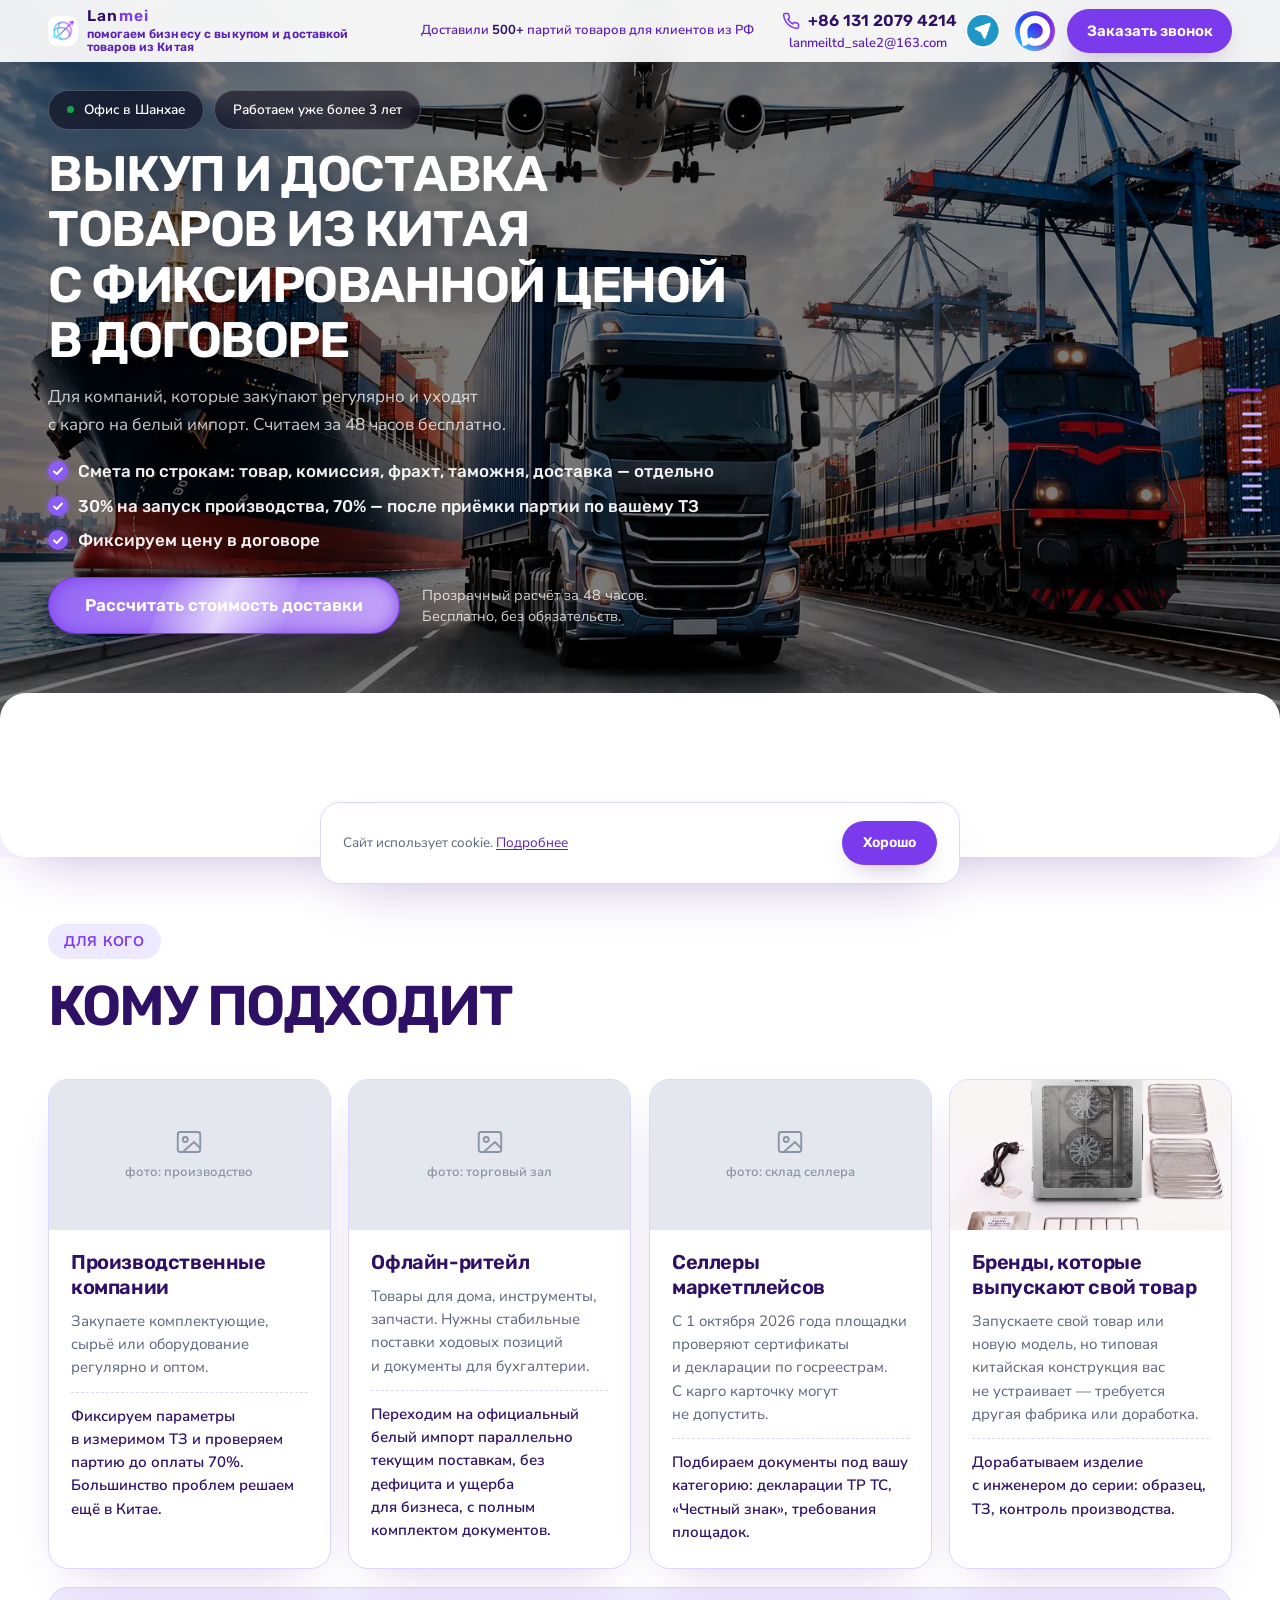
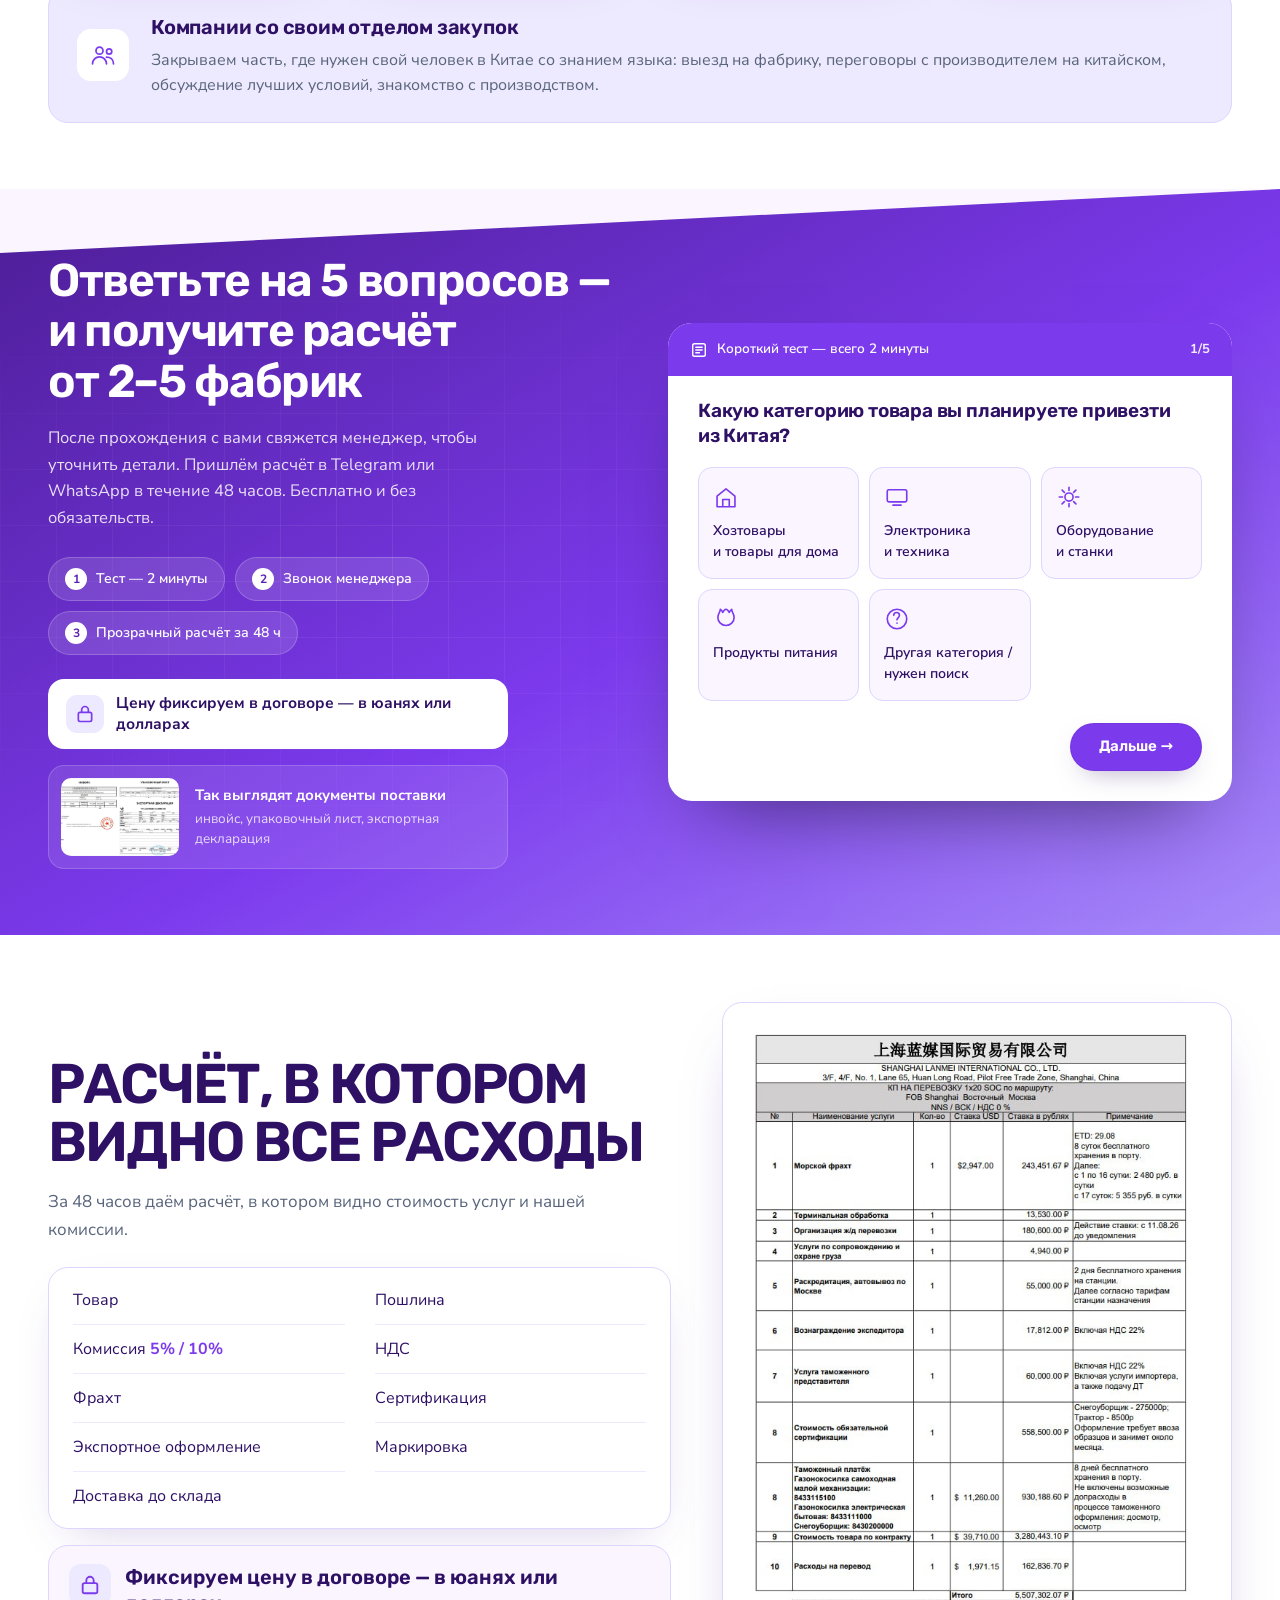
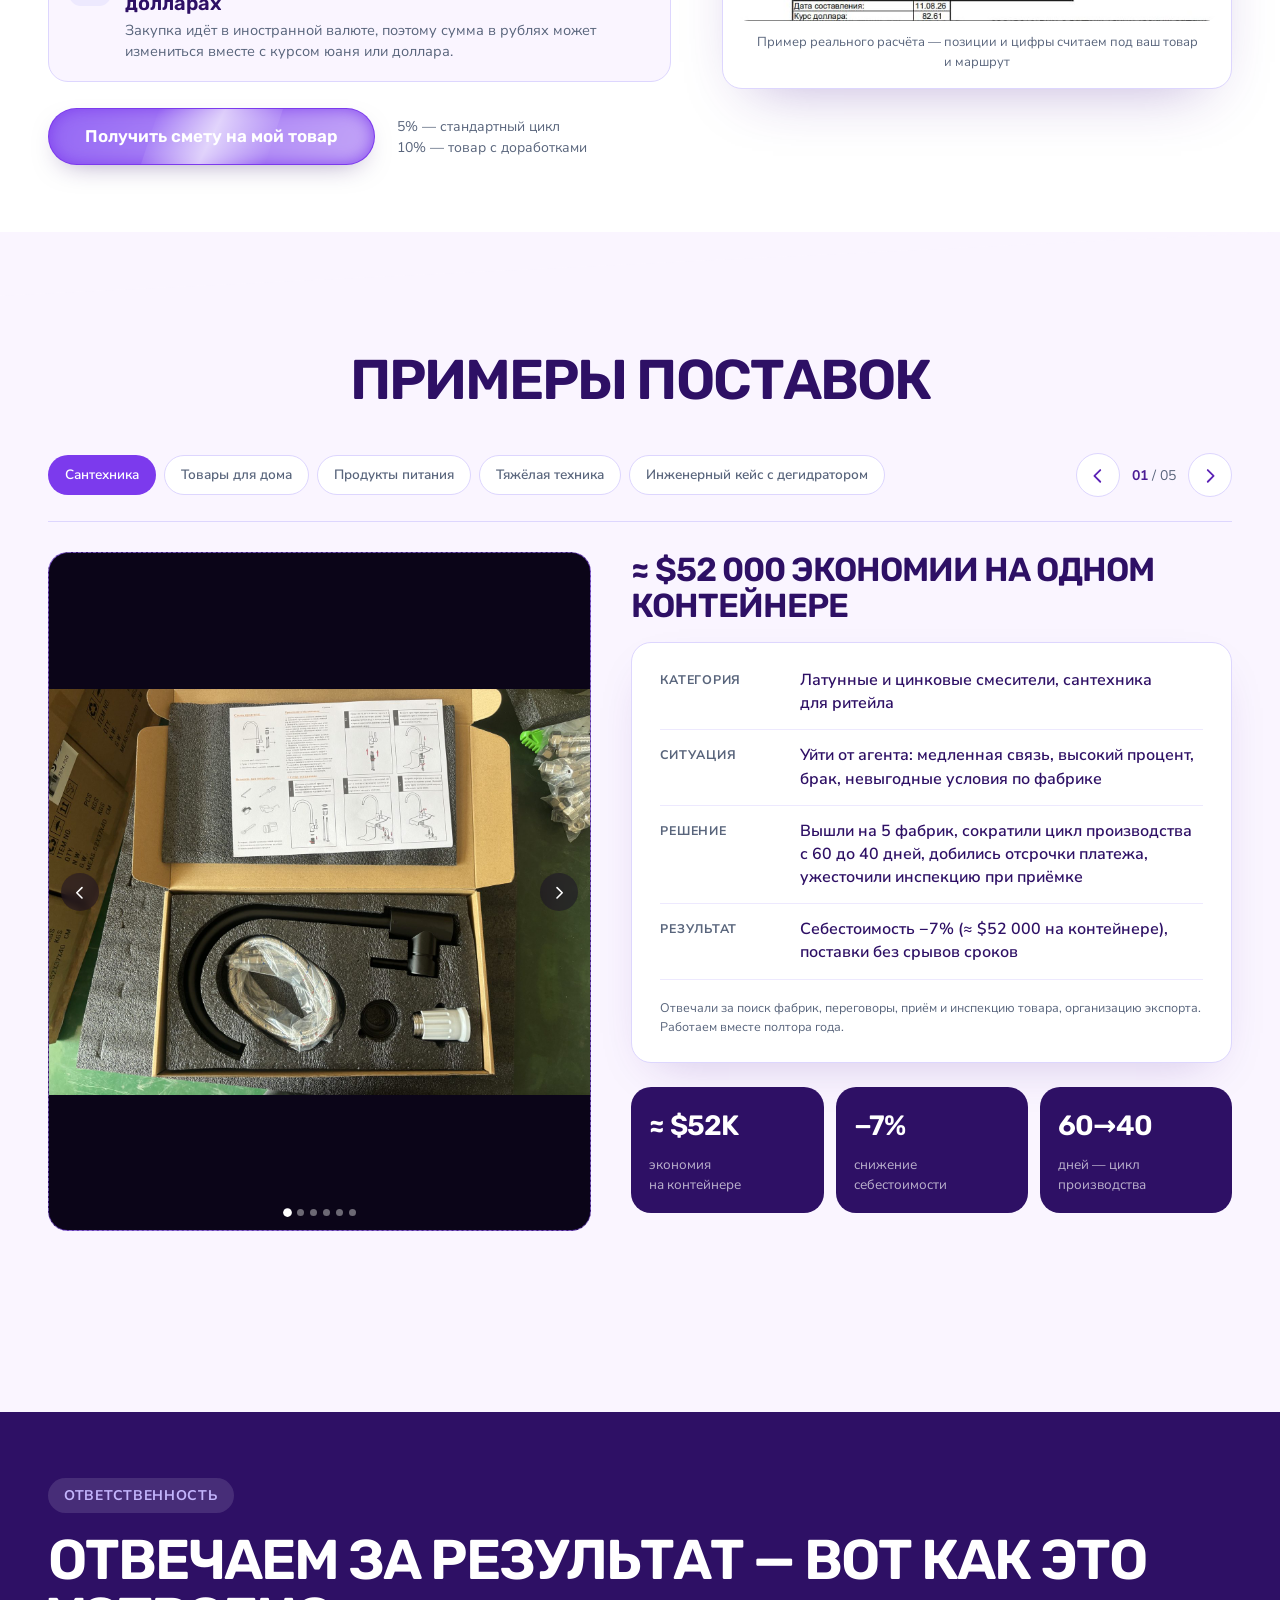
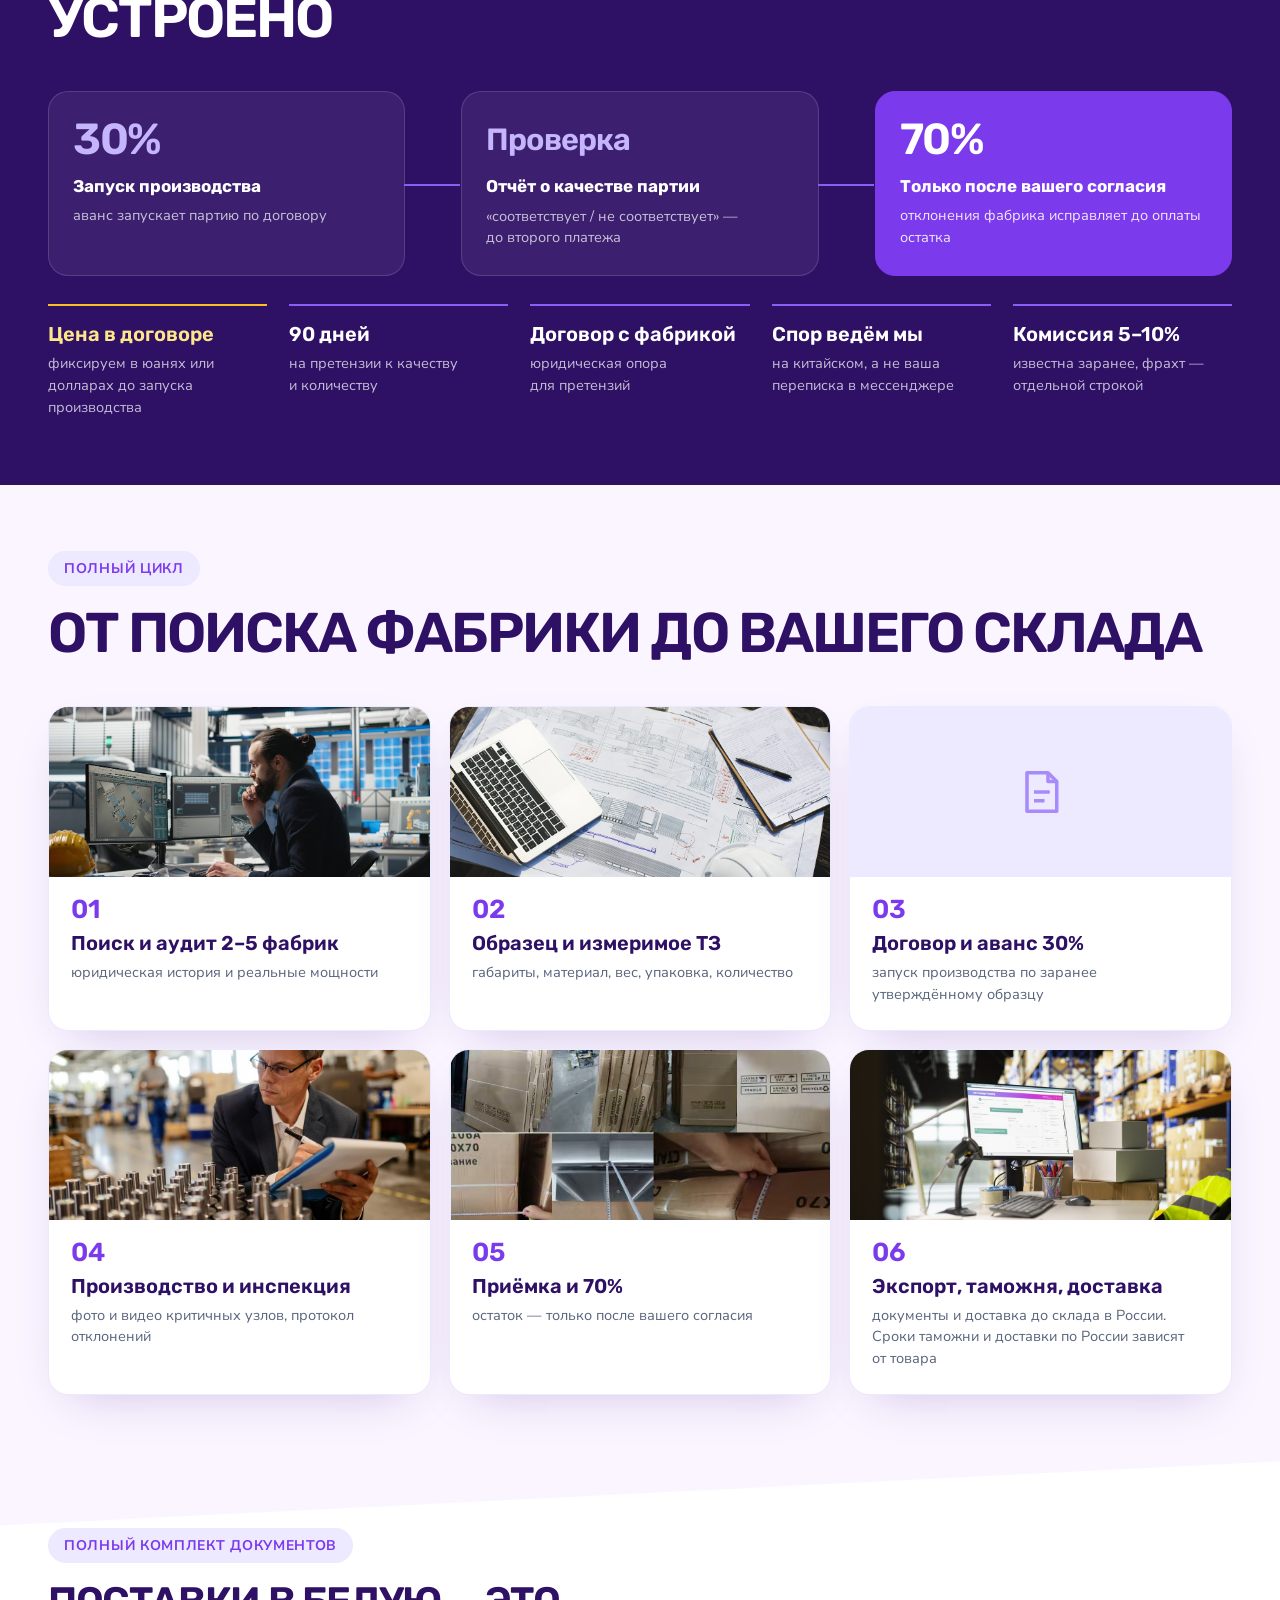
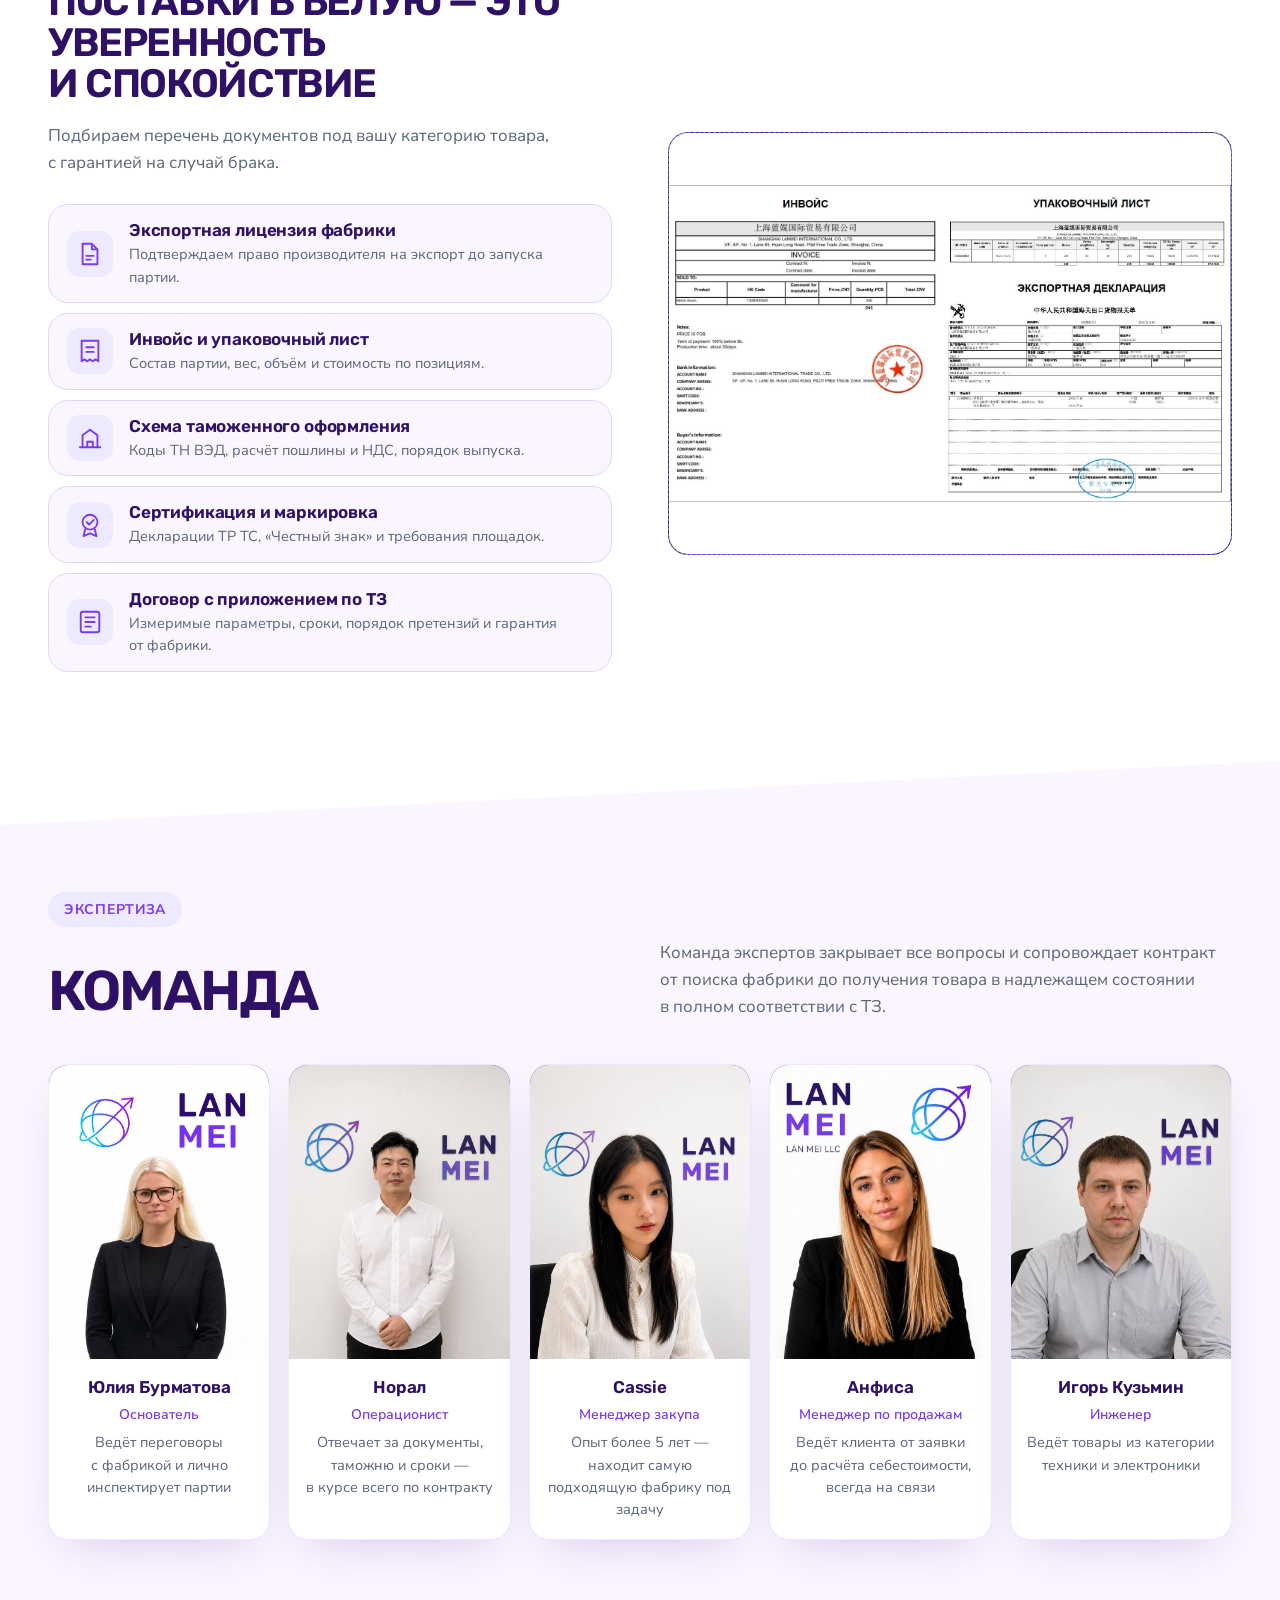
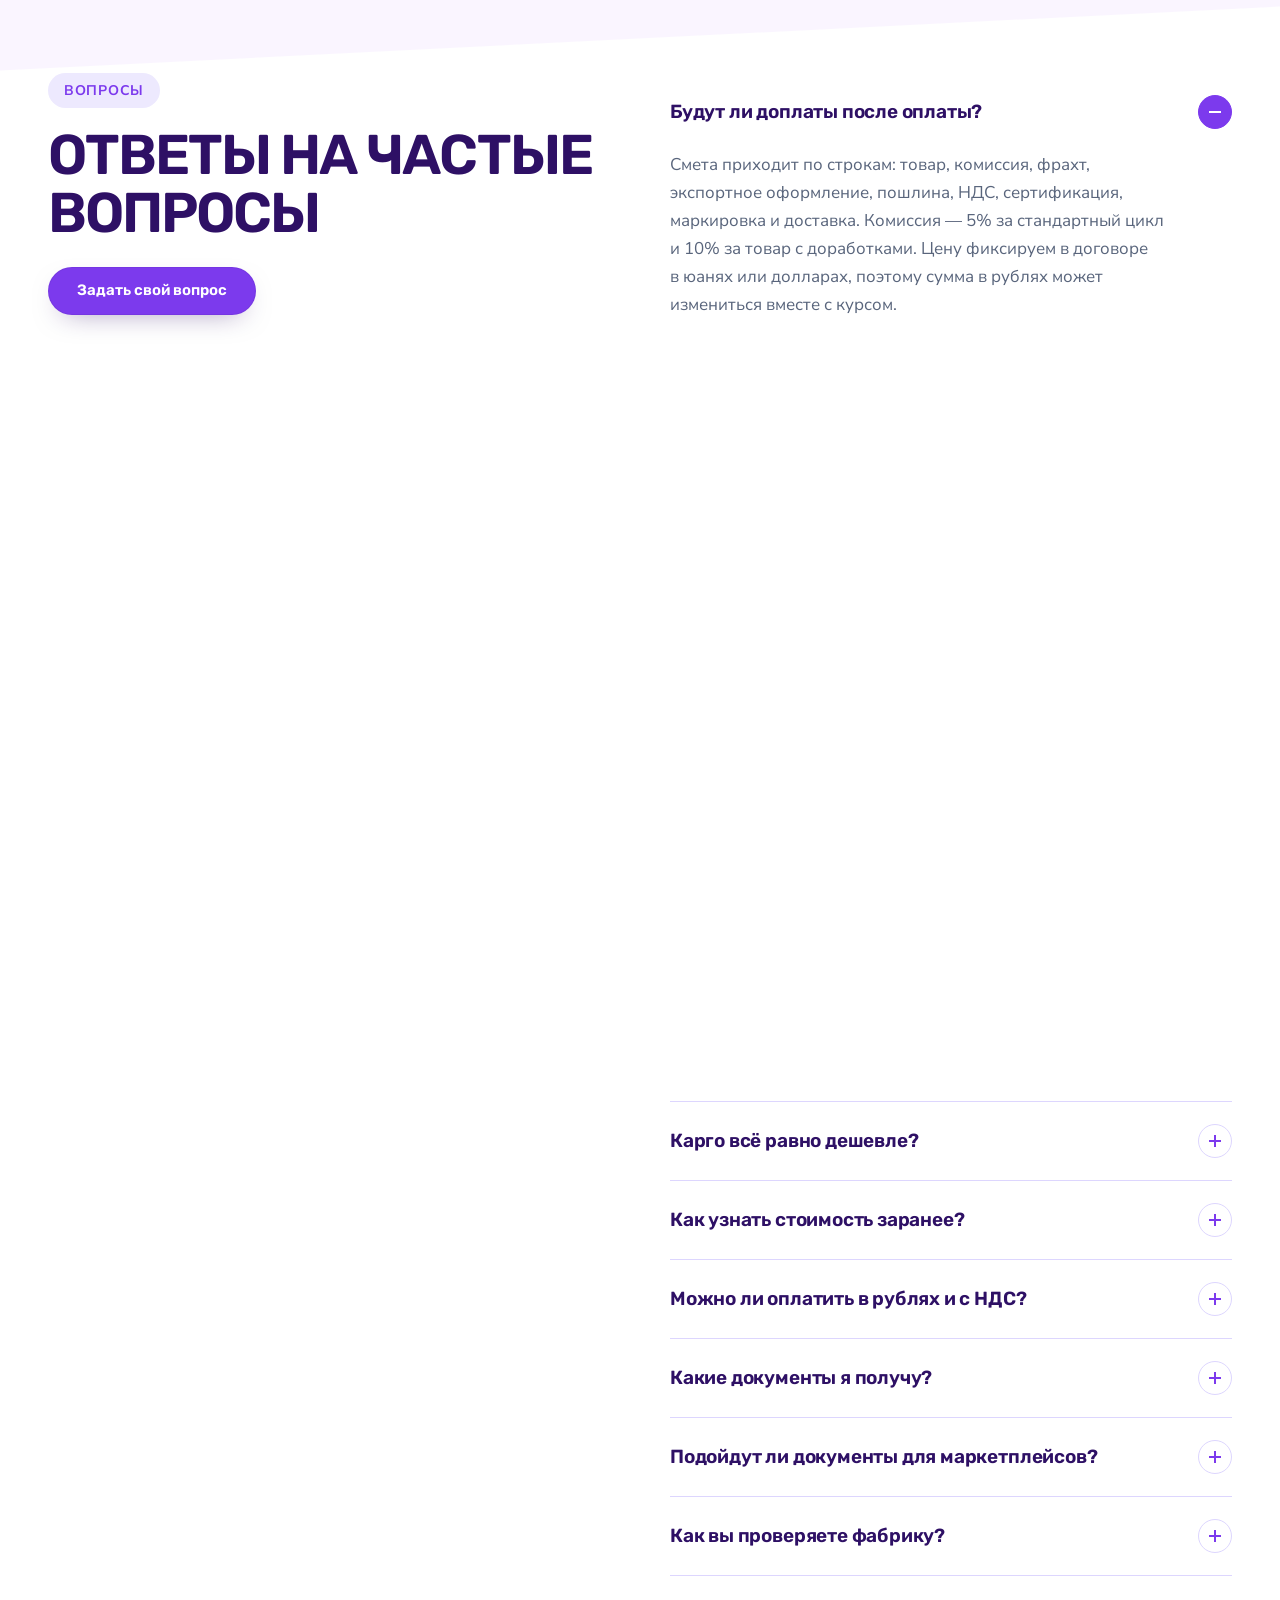
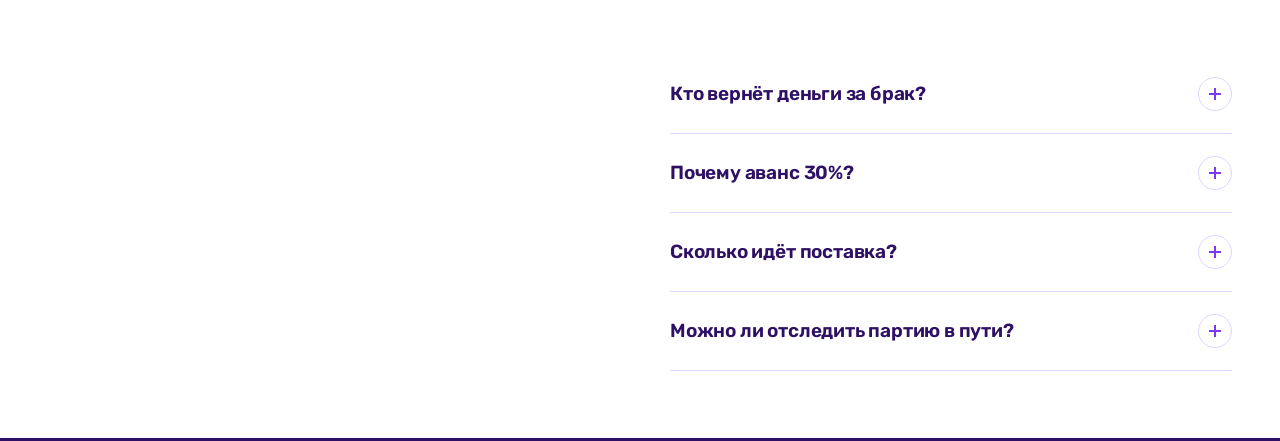
==== commit 2e86593f: "Превью /new/: места под фото в карточках «Кому подходит» Co-Authored-By: Claude Opus 5 <noreply@anth" ====
--- a/new/index.html
+++ b/new/index.html
@@ -141,28 +141,36 @@
 
     <div class="seg__grid">
       <a href="#brief" class="seg reveal" data-scroll-to="#brief">
-        <span class="seg__ico"><svg viewBox="0 0 32 32" fill="none" aria-hidden="true"><path d="M4 27V14l7 4v-4l7 4v-4l7 4V6h3v21H4Z" stroke="currentColor" stroke-width="2" stroke-linejoin="round"/><path d="M9 22h3M16 22h3" stroke="currentColor" stroke-width="2" stroke-linecap="round"/></svg></span>
-        <h3>Производственные компании</h3>
-        <p class="seg__who">Закупаете комплектующие, сырьё или оборудование регулярно и оптом.</p>
-        <p class="seg__how">Фиксируем параметры в измеримом ТЗ и проверяем партию до оплаты 70%. Большинство проблем решаем ещё в Китае.</p>
+        <figure class="seg__photo seg__photo--empty"><span><svg viewBox="0 0 24 24" fill="none" aria-hidden="true"><rect x="3" y="4" width="18" height="16" rx="2" stroke="currentColor" stroke-width="1.5"/><circle cx="9" cy="10" r="2" stroke="currentColor" stroke-width="1.5"/><path d="m21 17-5-5-9 8" stroke="currentColor" stroke-width="1.5"/></svg>фото: производство</span></figure>
+        <div class="seg__body">
+          <h3>Производственные компании</h3>
+          <p class="seg__who">Закупаете комплектующие, сырьё или оборудование регулярно и оптом.</p>
+          <p class="seg__how">Фиксируем параметры в измеримом ТЗ и проверяем партию до оплаты 70%. Большинство проблем решаем ещё в Китае.</p>
+        </div>
       </a>
       <a href="#brief" class="seg reveal" data-scroll-to="#brief">
-        <span class="seg__ico"><svg viewBox="0 0 32 32" fill="none" aria-hidden="true"><path d="M5 12h22l-2-6H7l-2 6Z" stroke="currentColor" stroke-width="2" stroke-linejoin="round"/><path d="M6 12v15h20V12M12 27v-8h8v8" stroke="currentColor" stroke-width="2" stroke-linejoin="round"/></svg></span>
-        <h3>Офлайн-ритейл</h3>
-        <p class="seg__who">Товары для дома, инструменты, запчасти. Нужны стабильные поставки ходовых позиций и документы для бухгалтерии.</p>
-        <p class="seg__how">Переходим на официальный белый импорт параллельно текущим поставкам, без дефицита и ущерба для бизнеса, с полным комплектом документов.</p>
+        <figure class="seg__photo seg__photo--empty"><span><svg viewBox="0 0 24 24" fill="none" aria-hidden="true"><rect x="3" y="4" width="18" height="16" rx="2" stroke="currentColor" stroke-width="1.5"/><circle cx="9" cy="10" r="2" stroke="currentColor" stroke-width="1.5"/><path d="m21 17-5-5-9 8" stroke="currentColor" stroke-width="1.5"/></svg>фото: торговый зал</span></figure>
+        <div class="seg__body">
+          <h3>Офлайн-ритейл</h3>
+          <p class="seg__who">Товары для дома, инструменты, запчасти. Нужны стабильные поставки ходовых позиций и документы для бухгалтерии.</p>
+          <p class="seg__how">Переходим на официальный белый импорт параллельно текущим поставкам, без дефицита и ущерба для бизнеса, с полным комплектом документов.</p>
+        </div>
       </a>
       <a href="#brief" class="seg reveal" data-scroll-to="#brief">
-        <span class="seg__ico"><svg viewBox="0 0 32 32" fill="none" aria-hidden="true"><path d="M16 4 5 9v14l11 5 11-5V9L16 4Z" stroke="currentColor" stroke-width="2" stroke-linejoin="round"/><path d="M5 9l11 5m0 0 11-5M16 14v14" stroke="currentColor" stroke-width="2" stroke-linejoin="round"/></svg></span>
-        <h3>Селлеры маркетплейсов</h3>
-        <p class="seg__who">С 1 октября 2026 года площадки проверяют сертификаты и декларации по госреестрам. С карго карточку могут не допустить.</p>
-        <p class="seg__how">Подбираем документы под вашу категорию: декларации ТР ТС, «Честный знак», требования площадок.</p>
+        <figure class="seg__photo seg__photo--empty"><span><svg viewBox="0 0 24 24" fill="none" aria-hidden="true"><rect x="3" y="4" width="18" height="16" rx="2" stroke="currentColor" stroke-width="1.5"/><circle cx="9" cy="10" r="2" stroke="currentColor" stroke-width="1.5"/><path d="m21 17-5-5-9 8" stroke="currentColor" stroke-width="1.5"/></svg>фото: склад селлера</span></figure>
+        <div class="seg__body">
+          <h3>Селлеры маркетплейсов</h3>
+          <p class="seg__who">С 1 октября 2026 года площадки проверяют сертификаты и декларации по госреестрам. С карго карточку могут не допустить.</p>
+          <p class="seg__how">Подбираем документы под вашу категорию: декларации ТР ТС, «Честный знак», требования площадок.</p>
+        </div>
       </a>
       <a href="#brief" class="seg reveal" data-scroll-to="#brief">
-        <span class="seg__ico"><svg viewBox="0 0 32 32" fill="none" aria-hidden="true"><path d="M19 5a6 6 0 0 0-5.6 8.2L5 21.6 10.4 27l8.4-8.4A6 6 0 0 0 27 13l-3.6 3.6-4-1-1-4L22 8a6 6 0 0 0-3-3Z" stroke="currentColor" stroke-width="2" stroke-linejoin="round"/></svg></span>
-        <h3>Бренды, которые выпускают свой товар</h3>
-        <p class="seg__who">Запускаете свой товар или новую модель, но типовая китайская конструкция вас не устраивает — требуется другая фабрика или доработка.</p>
-        <p class="seg__how">Дорабатываем изделие с инженером до серии: образец, ТЗ, контроль производства.</p>
+        <figure class="seg__photo"><img src="../photos/cases/degidrator/1.jpg" alt="Бытовой дегидратор, доработанный с инженером до серийного производства" loading="lazy" decoding="async"></figure>
+        <div class="seg__body">
+          <h3>Бренды, которые выпускают свой товар</h3>
+          <p class="seg__who">Запускаете свой товар или новую модель, но типовая китайская конструкция вас не устраивает — требуется другая фабрика или доработка.</p>
+          <p class="seg__how">Дорабатываем изделие с инженером до серии: образец, ТЗ, контроль производства.</p>
+        </div>
       </a>
     </div>
 
--- a/new/css/redesign.css
+++ b/new/css/redesign.css
@@ -235,3 +235,13 @@
   .header__mail{display:none}
   .header__contacts{margin:0}
 }
+
+/* ---------- Кому подходит: место под фото ---------- */
+.segments a.seg{padding:0;overflow:hidden}
+.seg__photo{margin:0;height:150px;background:var(--violet-100);position:relative}
+.seg__photo img{width:100%;height:100%;object-fit:cover;display:block}
+.seg__photo--empty{display:grid;place-items:center;background:#E4E8EE;color:#8A94A3}
+.seg__photo--empty span{display:flex;flex-direction:column;align-items:center;gap:6px;font-size:13px;font-weight:600}
+.seg__photo--empty svg{width:30px;height:30px}
+.seg__body{padding:20px 22px 24px;display:flex;flex-direction:column;flex:1}
+@media (max-width:620px){.seg__photo{height:130px}}
